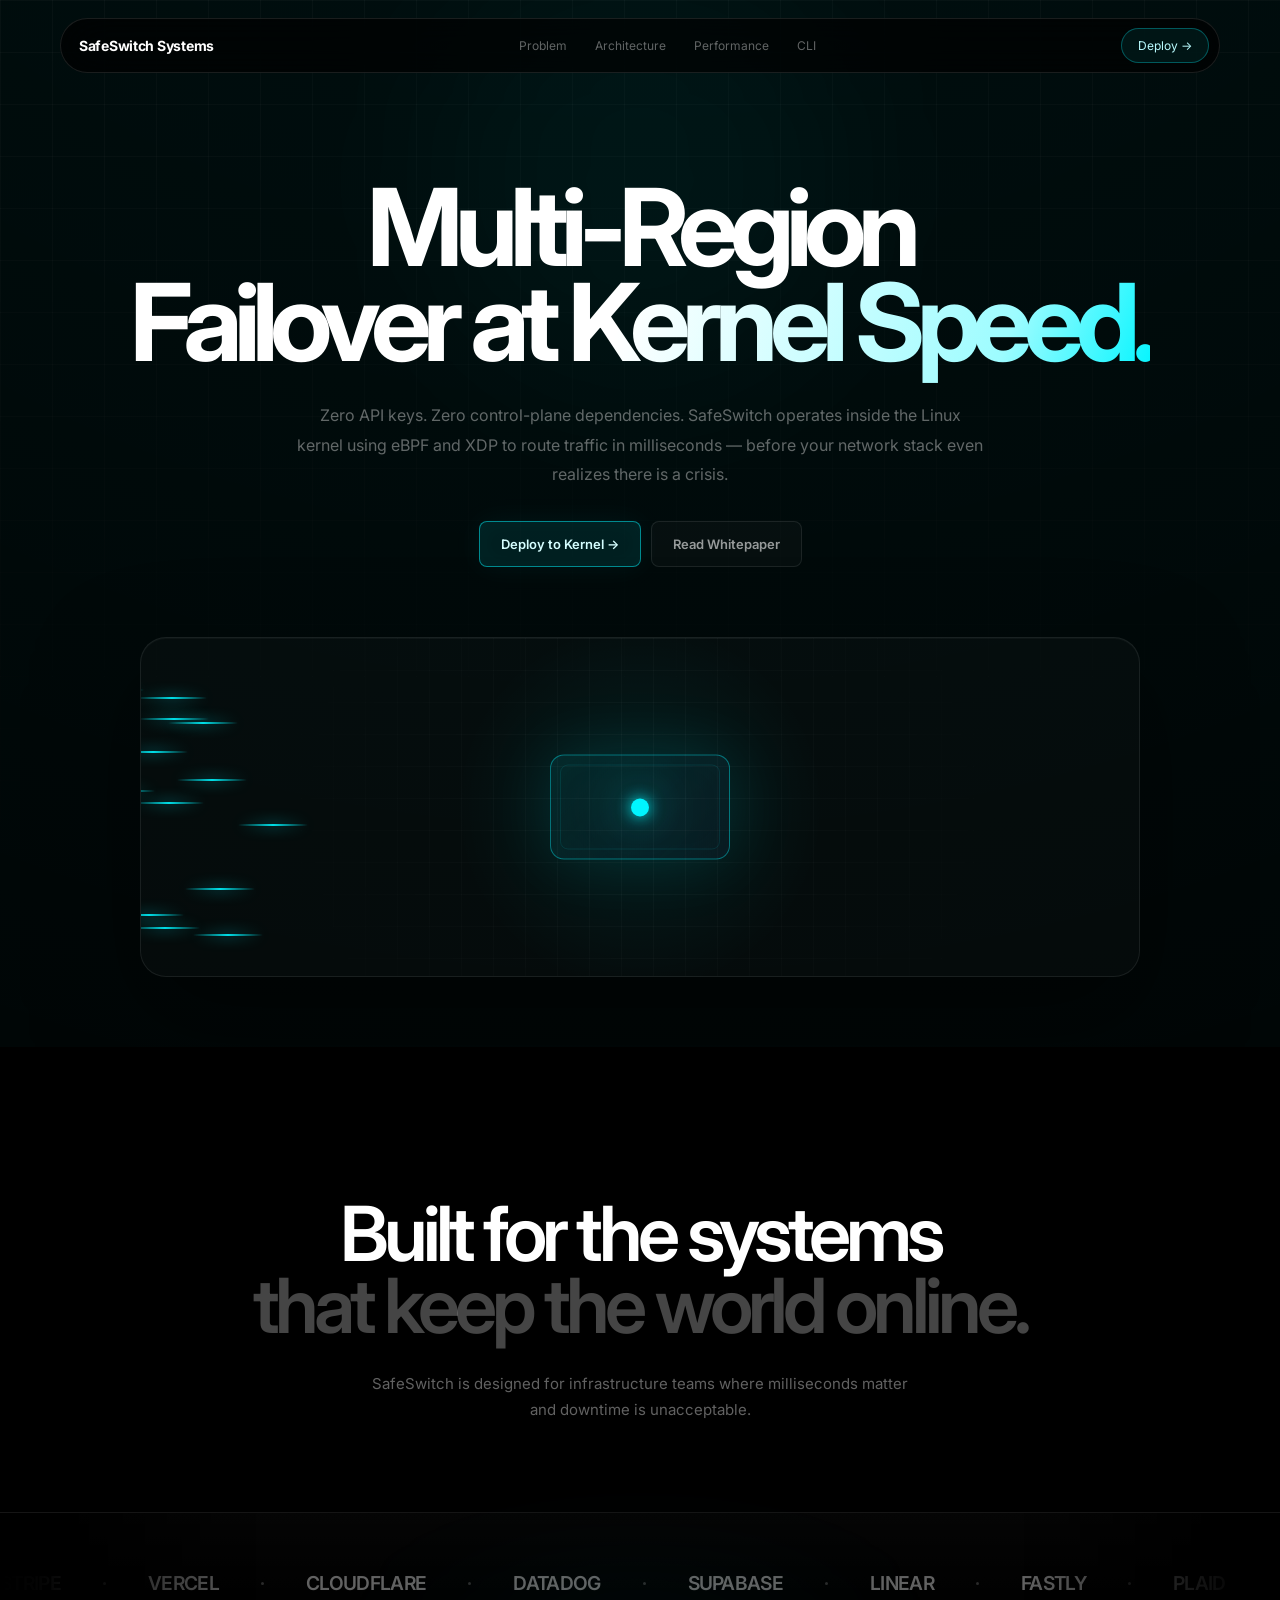
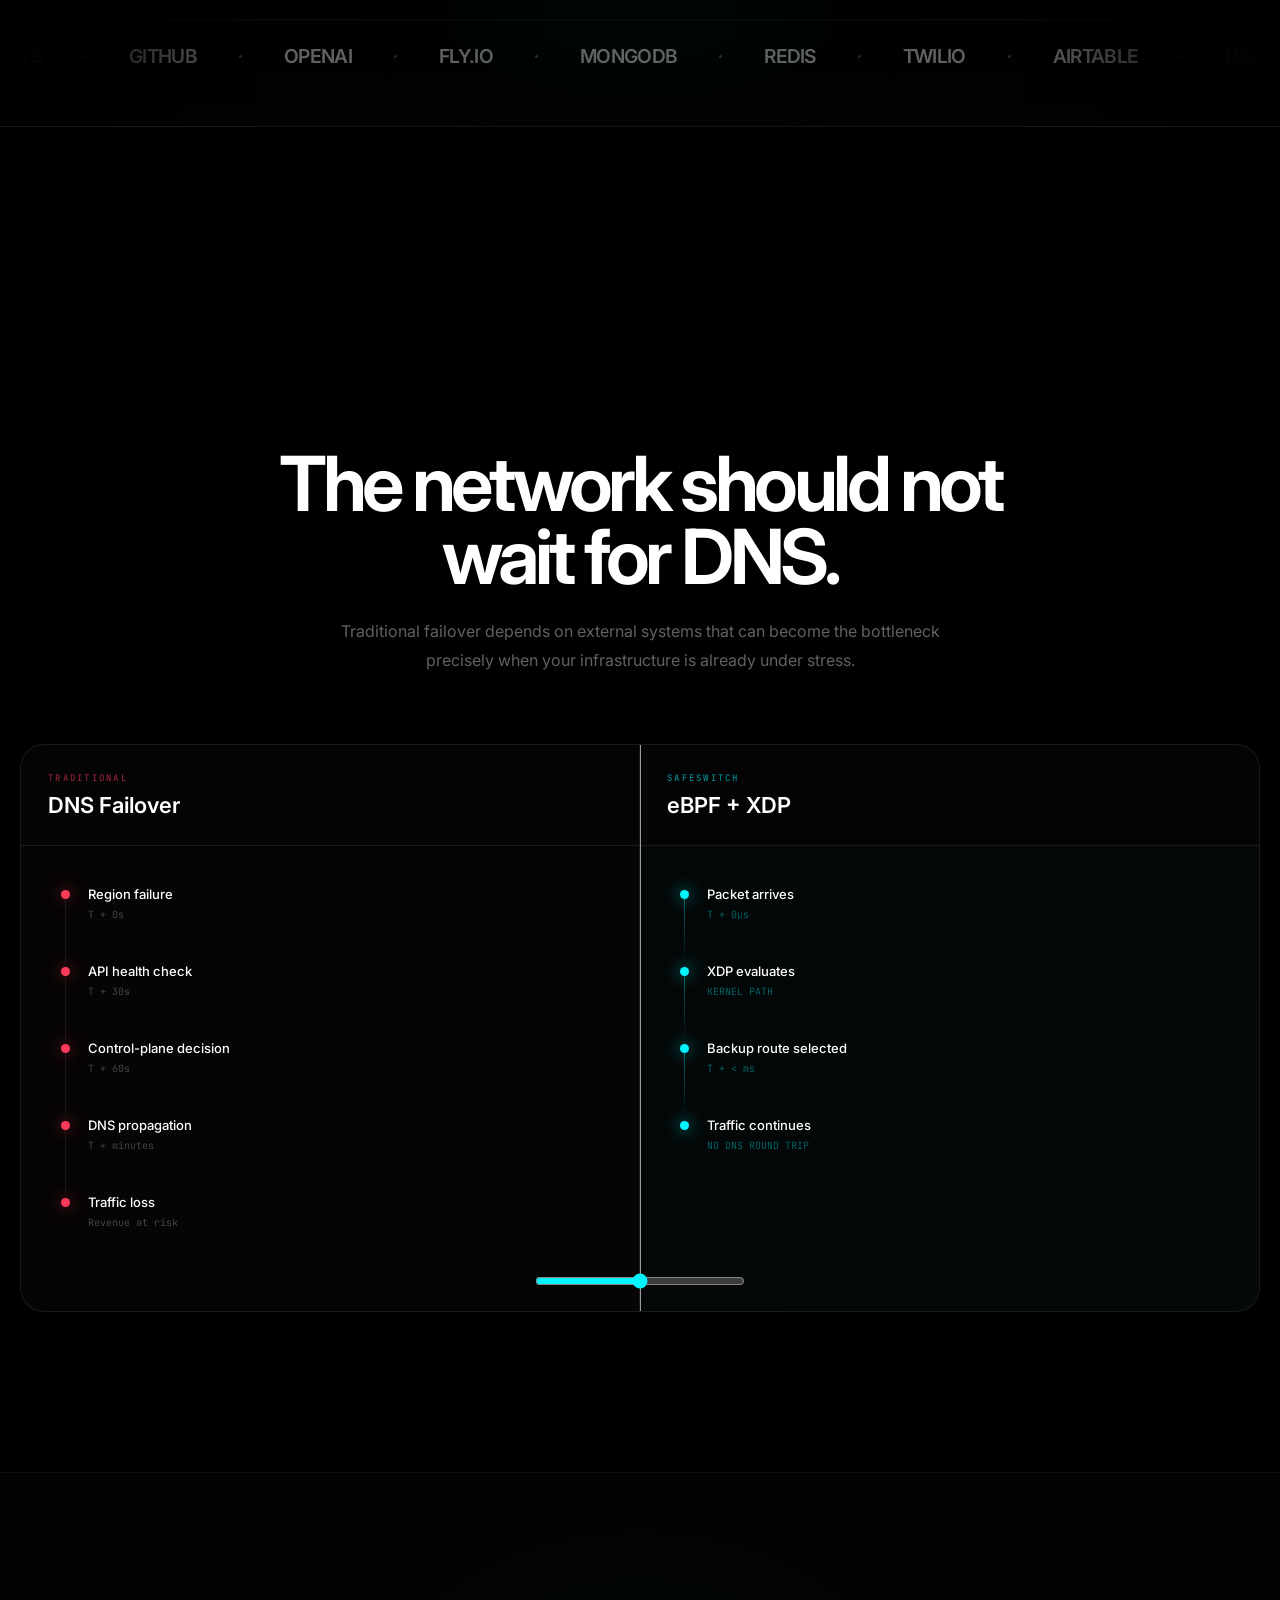
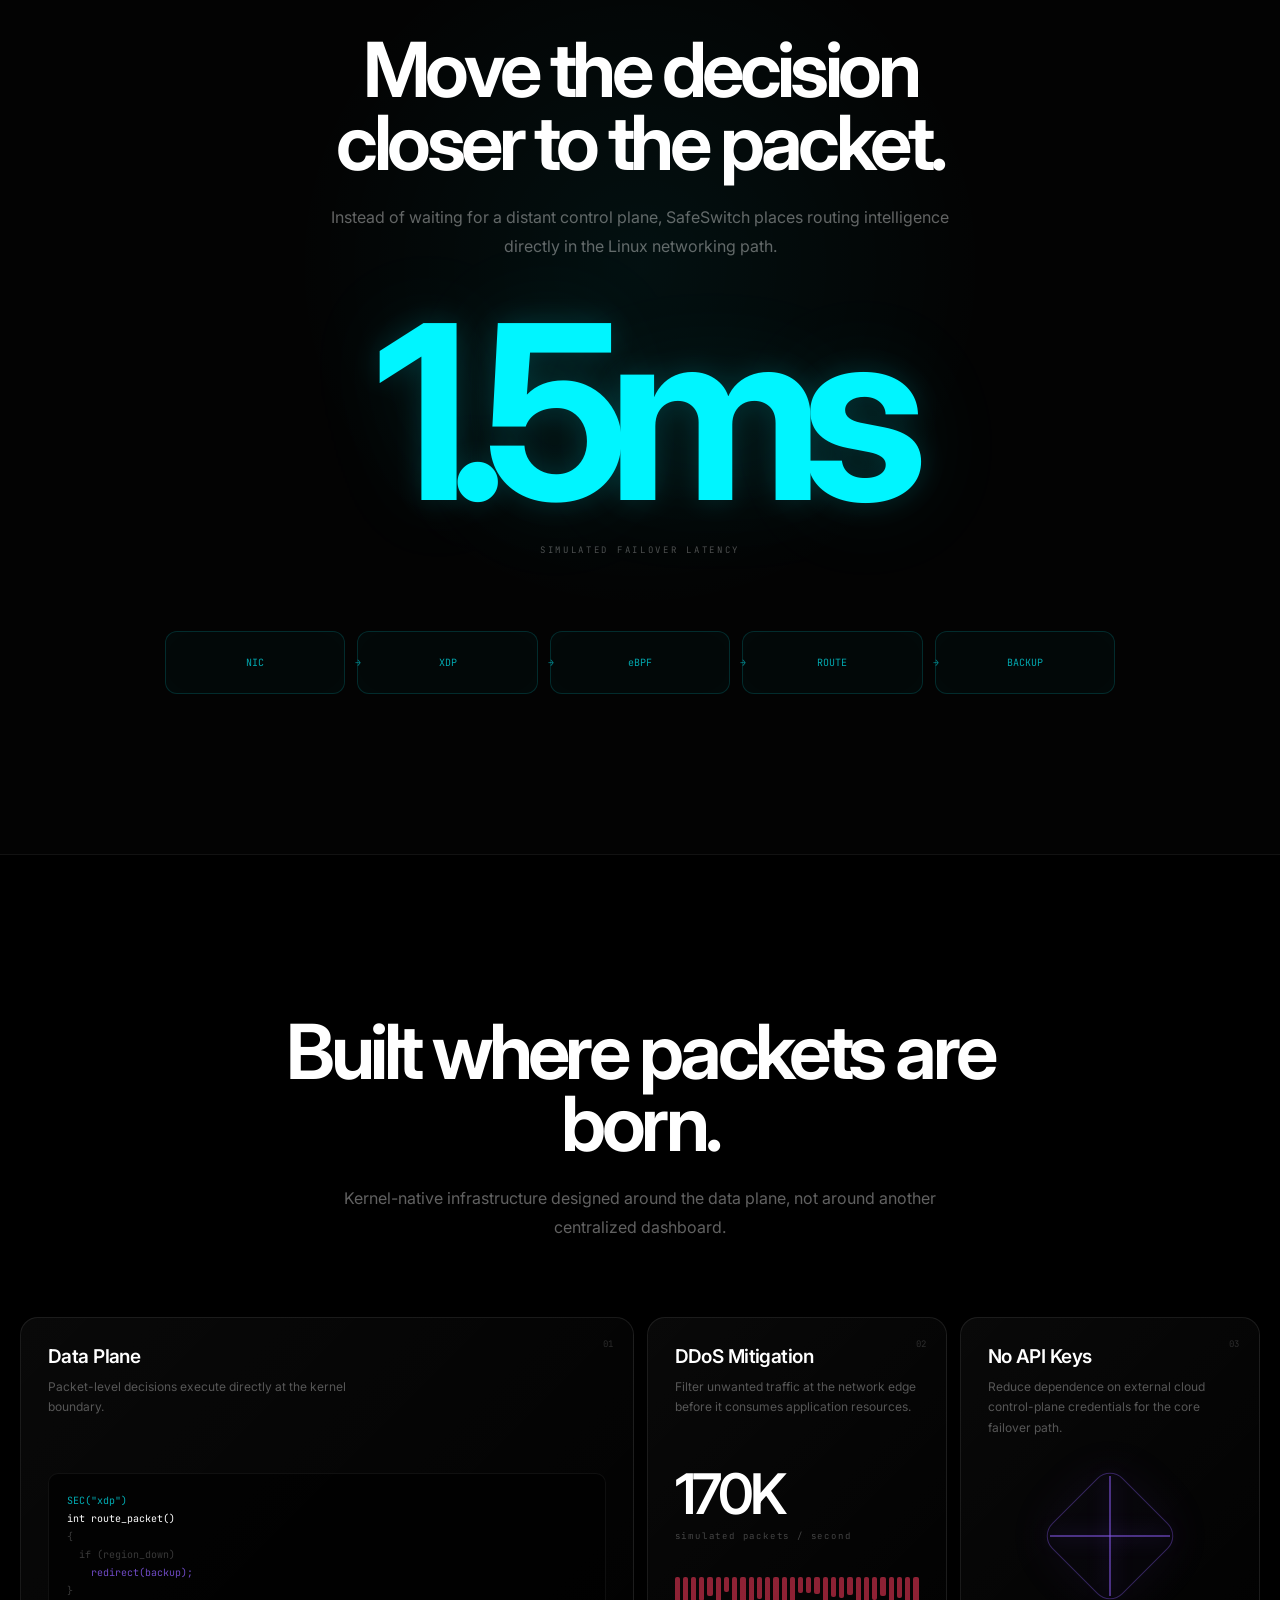
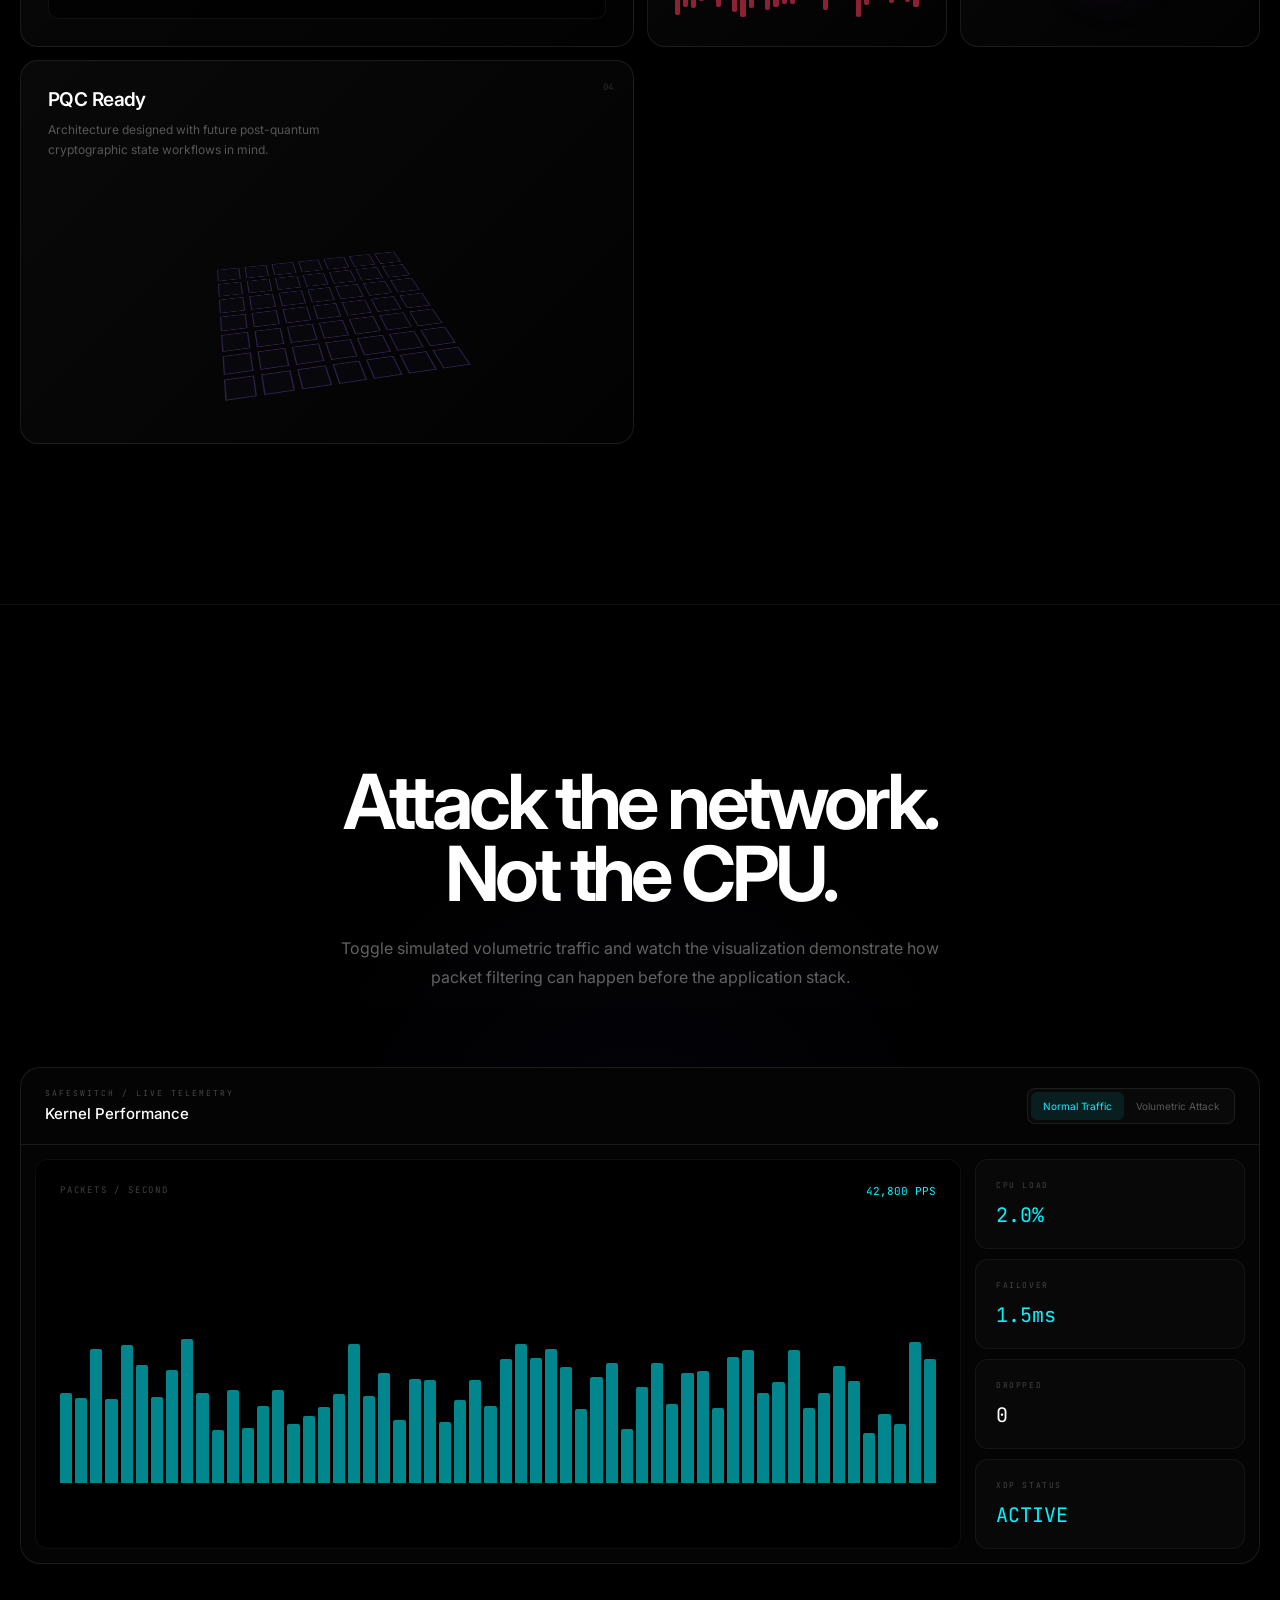
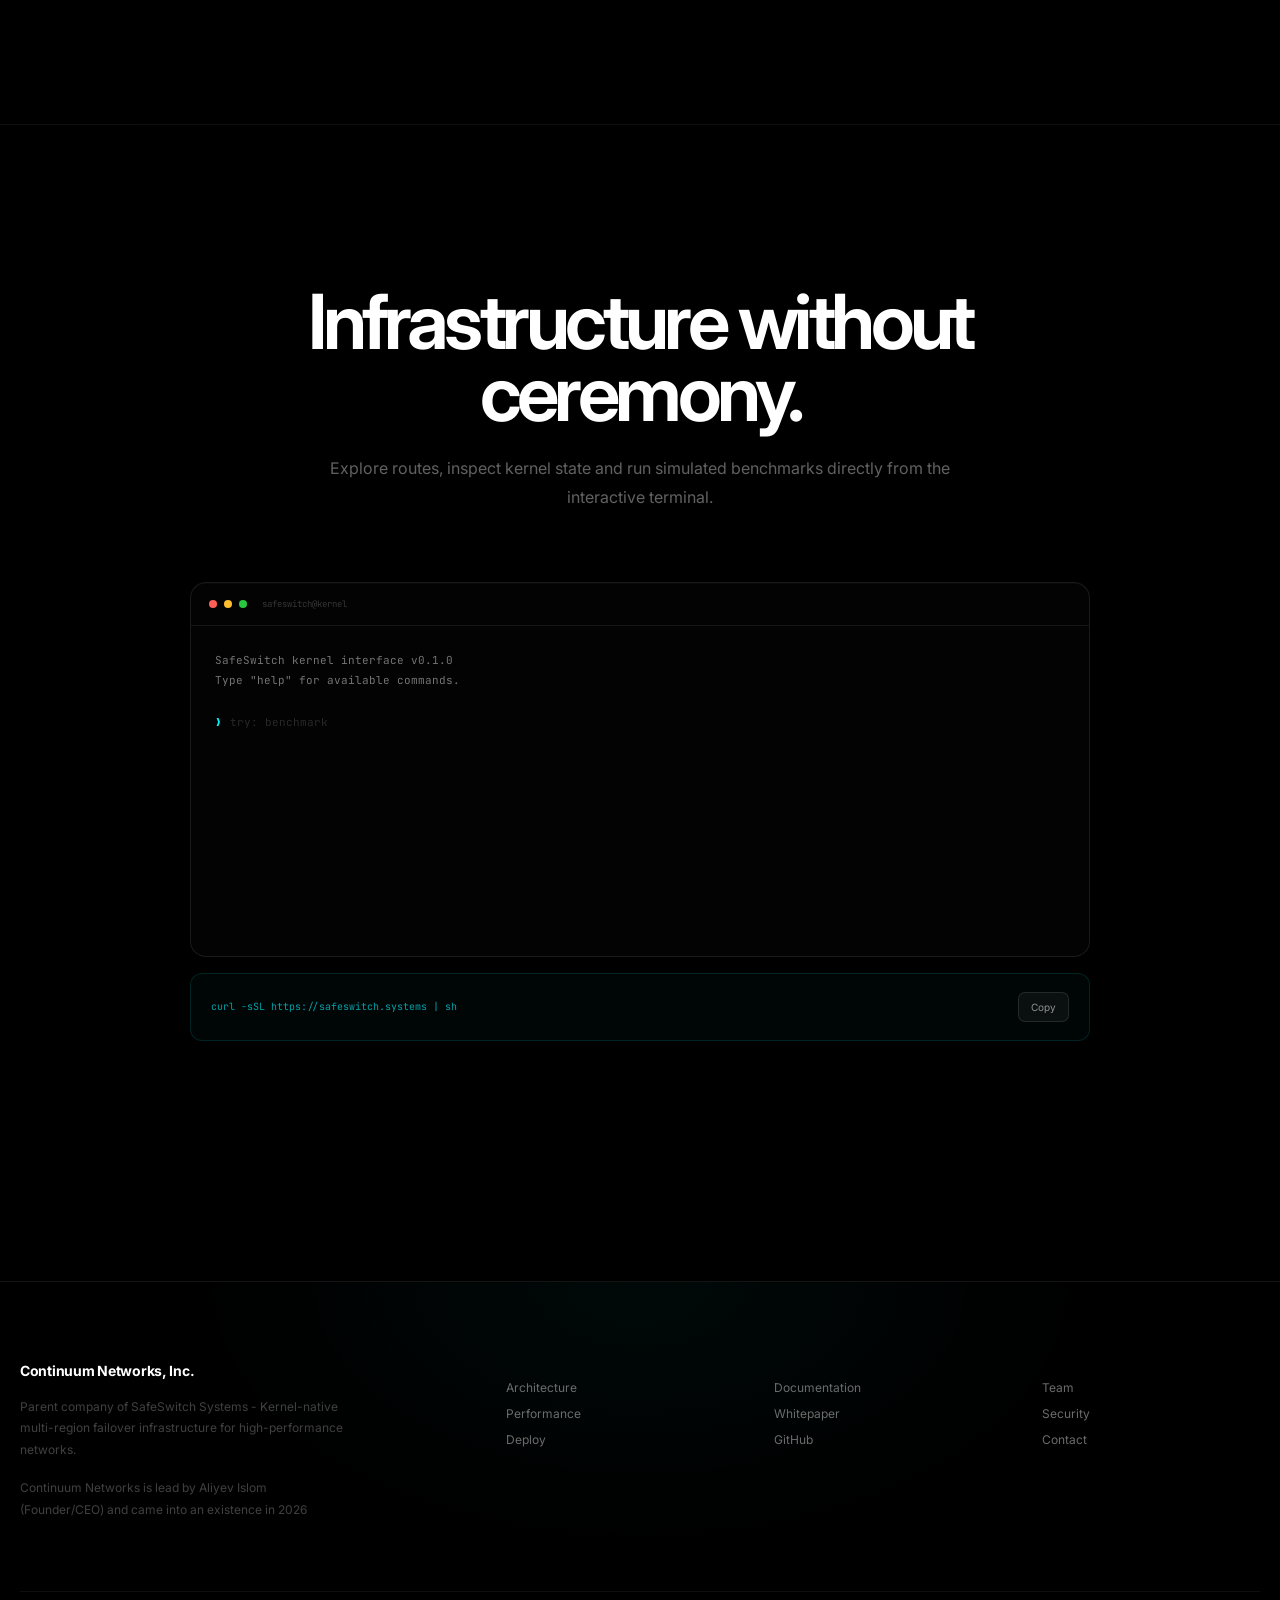
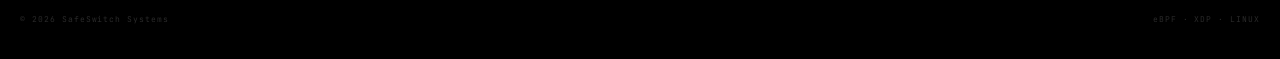
==== index.html @ 7a24ff65 "info-added2" ====
<!DOCTYPE html>
<html lang="en">
<head>
  <meta charset="UTF-8" />
  <meta name="viewport" content="width=device-width, initial-scale=1.0" />
  <meta name="theme-color" content="#000000" />

  <title>SafeSwitch — Kernel-Speed Multi-Region Failover</title>

  <meta
    name="description"
    content="SafeSwitch provides kernel-native multi-region failover using eBPF and XDP."
  />

  <link rel="preconnect" href="https://fonts.googleapis.com">
  <link rel="preconnect" href="https://fonts.gstatic.com" crossorigin>
  <link
    href="https://fonts.googleapis.com/css2?family=Inter:wght@400;500;600;700;800&family=JetBrains+Mono:wght@400;500;600&display=swap"
    rel="stylesheet"
  />

  <style>
    :root {
      --black: #000;
      --surface: #050505;
      --surface-2: #090909;

      --cyan: #00f5ff;
      --cyan-soft: rgba(0, 245, 255, .12);

      --purple: #8b5cf6;
      --purple-soft: rgba(139, 92, 246, .12);

      --red: #ff3b5c;
      --green: #5cff9d;

      --white: #fff;
      --text: rgba(255,255,255,.72);
      --muted: rgba(255,255,255,.38);
      --dim: rgba(255,255,255,.18);

      --border: rgba(255,255,255,.09);

      --container: 1240px;

      --ease: cubic-bezier(.16,1,.3,1);
    }

    * {
      box-sizing: border-box;
      margin: 0;
      padding: 0;
    }

    html {
      scroll-behavior: smooth;
    }

    body {
      min-height: 100vh;
      overflow-x: hidden;
      color: var(--white);
      background:
        radial-gradient(
          circle at 50% -10%,
          rgba(0,245,255,.08),
          transparent 32%
        ),
        #000;
      font-family: Inter, system-ui, sans-serif;
      -webkit-font-smoothing: antialiased;
    }

    body::before {
      content: "";
      position: fixed;
      inset: 0;
      z-index: -5;
      pointer-events: none;
      background-image:
        linear-gradient(rgba(255,255,255,.028) 1px, transparent 1px),
        linear-gradient(90deg, rgba(255,255,255,.028) 1px, transparent 1px);
      background-size: 52px 52px;
      mask-image: linear-gradient(
        to bottom,
        black,
        rgba(0,0,0,.25) 70%,
        transparent
      );
    }

    body::after {
      content: "";
      position: fixed;
      z-index: -4;
      width: 420px;
      height: 420px;
      left: var(--mouse-x, 50%);
      top: var(--mouse-y, 20%);
      transform: translate(-50%, -50%);
      border-radius: 50%;
      background: rgba(0,245,255,.045);
      filter: blur(100px);
      pointer-events: none;
      transition: left .5s ease, top .5s ease;
    }

    a {
      color: inherit;
      text-decoration: none;
    }

    button,
    input {
      font: inherit;
    }

    button {
      cursor: pointer;
    }

    ::selection {
      color: #000;
      background: var(--cyan);
    }

    .mono {
      font-family: "JetBrains Mono", monospace;
    }

    .container {
      width: min(var(--container), calc(100% - 40px));
      margin: 0 auto;
    }

    /* =========================================================
       NAVIGATION
    ========================================================= */

    .nav {
      position: fixed;
      z-index: 100;
      top: 18px;
      left: 50%;
      width: min(1160px, calc(100% - 32px));
      transform: translateX(-50%);

      display: flex;
      align-items: center;
      justify-content: space-between;

      padding: 9px 10px 9px 18px;

      border: 1px solid rgba(255,255,255,.1);
      border-radius: 999px;

      background: rgba(0,0,0,.68);
      backdrop-filter: blur(22px);
      -webkit-backdrop-filter: blur(22px);

      transition:
        background .3s ease,
        border-color .3s ease,
        box-shadow .3s ease;
    }

    .nav.scrolled {
      background: rgba(3,3,3,.9);
      border-color: rgba(255,255,255,.14);
      box-shadow: 0 15px 50px rgba(0,0,0,.4);
    }

    .brand {
      display: flex;
      align-items: center;
      gap: 10px;
      font-size: 14px;
      font-weight: 700;
      letter-spacing: -.02em;
    }

    .brand-dot {
      width: 9px;
      height: 9px;
      border-radius: 50%;
      background: var(--cyan);
      box-shadow:
        0 0 10px var(--cyan),
        0 0 25px rgba(0,245,255,.7);
    }

    .nav-links {
      display: flex;
      align-items: center;
      gap: 28px;
    }

    .nav-links a {
      color: var(--muted);
      font-size: 12px;
      transition: color .25s ease;
    }

    .nav-links a:hover {
      color: #fff;
    }

    .nav-cta {
      padding: 9px 16px;
      border: 1px solid rgba(0,245,255,.3);
      border-radius: 999px;
      background: rgba(0,245,255,.07);
      color: #b9fcff;
      font-size: 12px;
      transition: all .25s ease;
    }

    .nav-cta:hover {
      background: rgba(0,245,255,.14);
      box-shadow: 0 0 25px rgba(0,245,255,.1);
    }

    .mobile-menu {
      display: none;
      border: 0;
      background: transparent;
      color: white;
      font-size: 20px;
    }

    /* =========================================================
       HERO
    ========================================================= */

    .hero {
      position: relative;
      min-height: 100vh;
      display: flex;
      align-items: center;
      justify-content: center;
      text-align: center;
      padding: 150px 0 70px;
    }

    .hero-content {
      position: relative;
      z-index: 2;
      width: 100%;
    }

    .eyebrow {
      display: inline-flex;
      align-items: center;
      gap: 9px;

      padding: 8px 13px;

      border: 1px solid var(--border);
      border-radius: 999px;

      background: rgba(255,255,255,.025);

      color: rgba(255,255,255,.42);

      font-size: 10px;
      font-weight: 600;
      letter-spacing: .25em;
      text-transform: uppercase;

      animation: fadeUp .9s var(--ease) both;
    }

    .eyebrow-dot {
      width: 5px;
      height: 5px;
      border-radius: 50%;
      background: var(--cyan);
      box-shadow: 0 0 12px var(--cyan);
    }

    .hero h1 {
      max-width: 1050px;
      margin: 30px auto 0;

      font-size: clamp(54px, 8.4vw, 122px);
      line-height: .88;
      letter-spacing: -.075em;
      font-weight: 700;

      animation: fadeUp 1s .08s var(--ease) both;
    }

    .hero h1 span {
      background: linear-gradient(
        110deg,
        #fff 0%,
        #fff 48%,
        #9dfcff 85%,
        var(--cyan) 100%
      );

      -webkit-background-clip: text;
      background-clip: text;
      color: transparent;
    }

    .hero-description {
      max-width: 690px;
      margin: 32px auto 0;

      color: var(--muted);
      font-size: 16px;
      line-height: 1.85;

      animation: fadeUp 1s .18s var(--ease) both;
    }

    .hero-buttons {
      display: flex;
      justify-content: center;
      gap: 10px;
      margin-top: 31px;

      animation: fadeUp 1s .25s var(--ease) both;
    }

    .btn {
      position: relative;

      display: inline-flex;
      align-items: center;
      justify-content: center;

      min-height: 46px;
      padding: 0 21px;

      border-radius: 8px;

      font-size: 13px;
      font-weight: 600;

      transition:
        transform .25s var(--ease),
        background .25s ease,
        border-color .25s ease,
        box-shadow .25s ease;
    }

    .btn:hover {
      transform: translateY(-2px);
    }

    .btn-primary {
      border: 1px solid rgba(0,245,255,.5);
      background: rgba(0,245,255,.09);
      color: #d5feff;

      box-shadow:
        inset 0 0 25px rgba(0,245,255,.035),
        0 0 30px rgba(0,245,255,.06);
    }

    .btn-primary:hover {
      background: rgba(0,245,255,.15);
      border-color: rgba(0,245,255,.8);
      box-shadow:
        0 0 40px rgba(0,245,255,.12);
    }

    .btn-secondary {
      border: 1px solid var(--border);
      background: rgba(255,255,255,.025);
      color: rgba(255,255,255,.58);
    }

    .btn-secondary:hover {
      border-color: rgba(255,255,255,.2);
      color: #fff;
      background: rgba(255,255,255,.05);
    }

    /* =========================================================
       NETWORK VISUALIZATION
    ========================================================= */

    .network {
      position: relative;
      width: min(1000px, 100%);
      height: 340px;

      margin: 70px auto 0;

      overflow: hidden;

      border: 1px solid rgba(255,255,255,.08);
      border-radius: 26px;

      background:
        radial-gradient(
          circle at 50% 50%,
          rgba(0,245,255,.08),
          transparent 35%
        ),
        rgba(255,255,255,.018);

      box-shadow:
        inset 0 1px 0 rgba(255,255,255,.03),
        0 40px 100px rgba(0,0,0,.5);

      animation: fadeUp 1.2s .35s var(--ease) both;
    }

    .network::before {
      content: "";
      position: absolute;
      inset: 0;

      background-image:
        linear-gradient(rgba(255,255,255,.035) 1px, transparent 1px),
        linear-gradient(90deg, rgba(255,255,255,.035) 1px, transparent 1px);

      background-size: 32px 32px;
      mask-image: radial-gradient(circle, black, transparent 75%);
    }

    .nic {
      position: absolute;
      z-index: 5;
      left: 50%;
      top: 50%;

      width: 180px;
      height: 105px;

      transform: translate(-50%, -50%);

      border: 1px solid rgba(0,245,255,.4);
      border-radius: 14px;

      background:
        linear-gradient(
          135deg,
          rgba(0,245,255,.08),
          rgba(139,92,246,.04)
        );

      box-shadow:
        0 0 70px rgba(0,245,255,.11),
        inset 0 0 40px rgba(0,245,255,.03);
    }

    .nic::before {
      content: "";
      position: absolute;
      inset: 9px;
      border: 1px solid rgba(0,245,255,.1);
      border-radius: 8px;
    }

    .nic-chip {
      position: absolute;
      left: 50%;
      top: 50%;

      width: 18px;
      height: 18px;

      transform: translate(-50%, -50%);

      border-radius: 50%;
      background: var(--cyan);

      box-shadow:
        0 0 15px var(--cyan),
        0 0 50px rgba(0,245,255,.8);
    }

    .nic-label {
      position: absolute;
      left: 50%;
      bottom: -34px;
      transform: translateX(-50%);

      color: rgba(0,245,255,.45);

      font-family: "JetBrains Mono", monospace;
      font-size: 9px;
      letter-spacing: .28em;
      white-space: nowrap;
    }

    .packet {
      position: absolute;

      width: 70px;
      height: 2px;

      background: linear-gradient(
        90deg,
        transparent,
        rgba(0,245,255,.9),
        transparent
      );

      filter: drop-shadow(0 0 7px var(--cyan));

      animation: packetMove linear infinite;
    }

    @keyframes packetMove {
      0% {
        transform: translateX(-150px);
        opacity: 0;
      }

      15% {
        opacity: 1;
      }

      80% {
        opacity: 1;
      }

      100% {
        transform: translateX(600px);
        opacity: 0;
      }
    }

    .network-meta {
      position: absolute;
      left: 20px;
      bottom: 18px;

      color: rgba(255,255,255,.2);

      font-family: "JetBrains Mono", monospace;
      font-size: 9px;
      letter-spacing: .12em;
    }

    /* =========================================================
       GENERAL SECTIONS
    ========================================================= */

    section {
      position: relative;
    }

    .section {
      padding: 160px 0;
    }

    .section-heading {
      max-width: 750px;
      margin: 0 auto;
      text-align: center;
    }

    .section-label {
      margin-bottom: 20px;

      color: rgba(0,245,255,.62);

      font-family: "JetBrains Mono", monospace;
      font-size: 10px;
      letter-spacing: .28em;
      text-transform: uppercase;
    }

    .section-title {
      font-size: clamp(40px, 6vw, 76px);
      line-height: .95;
      letter-spacing: -.06em;
      font-weight: 650;
    }

    .section-description {
      max-width: 650px;
      margin: 25px auto 0;

      color: var(--muted);

      font-size: 16px;
      line-height: 1.8;
    }

    .divider {
      height: 1px;
      background: linear-gradient(
        90deg,
        transparent,
        rgba(255,255,255,.1),
        transparent
      );
    }

    /* =========================================================
       PROBLEM / COMPARISON
    ========================================================= */

    .comparison {
      position: relative;

      margin-top: 70px;

      overflow: hidden;

      border: 1px solid var(--border);
      border-radius: 24px;

      background: rgba(255,255,255,.015);
    }

    .comparison-head {
      display: grid;
      grid-template-columns: 1fr 1fr;

      border-bottom: 1px solid var(--border);
    }

    .comparison-head > div {
      padding: 27px;
    }

    .comparison-head > div:first-child {
      border-right: 1px solid var(--border);
    }

    .comparison-small {
      margin-bottom: 8px;

      font-family: "JetBrains Mono", monospace;
      font-size: 9px;
      letter-spacing: .25em;
      text-transform: uppercase;
    }

    .comparison-left .comparison-small {
      color: rgba(255,59,92,.65);
    }

    .comparison-right .comparison-small {
      color: rgba(0,245,255,.65);
    }

    .comparison-title {
      font-size: 22px;
      font-weight: 600;
    }

    .comparison-body {
      position: relative;

      display: grid;
      grid-template-columns: 1fr 1fr;

      min-height: 430px;
    }

    .comparison-side {
      padding: 40px;
    }

    .comparison-side:first-child {
      border-right: 1px solid var(--border);
      background: rgba(255,59,92,.015);
    }

    .comparison-side:last-child {
      background: rgba(0,245,255,.015);
    }

    .timeline-item {
      position: relative;

      display: flex;
      gap: 18px;

      padding-bottom: 42px;
    }

    .timeline-item:not(:last-child)::after {
      content: "";

      position: absolute;
      left: 4px;
      top: 13px;
      bottom: 0;

      width: 1px;

      background: rgba(255,255,255,.07);
    }

    .timeline-dot {
      position: relative;
      z-index: 2;

      flex: 0 0 auto;

      width: 9px;
      height: 9px;

      margin-top: 4px;

      border-radius: 50%;
      background: var(--red);

      box-shadow: 0 0 14px rgba(255,59,92,.55);
    }

    .timeline-content h4 {
      font-size: 13px;
      font-weight: 500;
    }

    .timeline-content p {
      margin-top: 6px;

      color: rgba(255,255,255,.25);

      font-family: "JetBrains Mono", monospace;
      font-size: 10px;
    }

    .fast-item {
      position: relative;

      display: flex;
      gap: 18px;

      padding-bottom: 42px;
    }

    .fast-dot {
      position: relative;
      z-index: 2;

      flex: 0 0 auto;

      width: 9px;
      height: 9px;

      margin-top: 4px;

      border-radius: 50%;
      background: var(--cyan);

      box-shadow: 0 0 16px rgba(0,245,255,.8);
    }

    .fast-item:not(:last-child)::after {
      content: "";

      position: absolute;
      left: 4px;
      top: 13px;
      bottom: 0;

      width: 1px;

      background: linear-gradient(
        to bottom,
        rgba(0,245,255,.4),
        transparent
      );
    }

    .fast-content h4 {
      font-size: 13px;
      font-weight: 500;
    }

    .fast-content p {
      margin-top: 6px;

      color: rgba(0,245,255,.38);

      font-family: "JetBrains Mono", monospace;
      font-size: 10px;
    }

    .comparison-slider {
      position: absolute;
      z-index: 10;

      top: 0;
      bottom: 0;

      width: 1px;

      background: rgba(255,255,255,.6);

      box-shadow: 0 0 25px rgba(255,255,255,.3);

      pointer-events: none;
    }

    .comparison-range {
      position: absolute;
      z-index: 20;

      left: 50%;
      bottom: 22px;

      width: 210px;

      transform: translateX(-50%);

      accent-color: var(--cyan);
    }

    .compare-badge {
      position: absolute;
      z-index: 21;

      left: 50%;
      bottom: 48px;

      transform: translateX(-50%);

      padding: 7px 10px;

      border: 1px solid rgba(255,255,255,.15);
      border-radius: 999px;

      background: rgba(0,0,0,.75);

      font-family: "JetBrains Mono", monospace;
      font-size: 8px;
      letter-spacing: .18em;
    }

    /* =========================================================
       BREAKTHROUGH
    ========================================================= */

    .breakthrough {
      overflow: hidden;

      border-top: 1px solid rgba(255,255,255,.06);
      border-bottom: 1px solid rgba(255,255,255,.06);

      background:
        radial-gradient(
          circle at 50% 40%,
          rgba(0,245,255,.055),
          transparent 40%
        ),
        rgba(255,255,255,.012);
    }

    .metric {
      margin: 55px auto 0;

      text-align: center;

      font-size: clamp(100px, 19vw, 250px);
      line-height: .8;
      letter-spacing: -.09em;
      font-weight: 700;

      color: var(--cyan);

      text-shadow:
        0 0 30px rgba(0,245,255,.16),
        0 0 100px rgba(0,245,255,.1);
    }

    .metric-label {
      margin-top: 34px;

      text-align: center;

      color: rgba(255,255,255,.3);

      font-family: "JetBrains Mono", monospace;
      font-size: 9px;
      letter-spacing: .3em;
      text-transform: uppercase;
    }

    .kernel-flow {
      display: grid;
      grid-template-columns: repeat(5, 1fr);
      gap: 12px;

      max-width: 950px;

      margin: 75px auto 0;
    }

    .flow-box {
      position: relative;

      padding: 24px 15px;

      border: 1px solid rgba(0,245,255,.15);
      border-radius: 12px;

      background: rgba(0,245,255,.025);

      color: rgba(0,245,255,.68);

      font-family: "JetBrains Mono", monospace;
      font-size: 10px;
      text-align: center;

      box-shadow: inset 0 0 30px rgba(0,245,255,.015);
    }

    .flow-box:not(:last-child)::after {
      content: "→";

      position: absolute;
      right: -17px;
      top: 50%;

      color: rgba(0,245,255,.5);

      transform: translateY(-50%);
    }

    /* =========================================================
       BENTO
    ========================================================= */

    .bento {
      display: grid;
      grid-template-columns: repeat(4, 1fr);
      gap: 13px;

      margin-top: 75px;
    }

    .card {
      position: relative;

      min-height: 330px;

      overflow: hidden;

      padding: 27px;

      border: 1px solid var(--border);
      border-radius: 18px;

      background:
        linear-gradient(
          135deg,
          rgba(255,255,255,.035),
          rgba(255,255,255,.008)
        );

      transition:
        transform .45s var(--ease),
        border-color .45s ease,
        background .45s ease;
    }

    .card:hover {
      transform: translateY(-7px);
      border-color: rgba(0,245,255,.2);
      background:
        linear-gradient(
          135deg,
          rgba(0,245,255,.035),
          rgba(255,255,255,.008)
        );
    }

    .card:nth-child(1) {
      grid-column: span 2;
    }

    .card:nth-child(4) {
      grid-column: span 2;
    }

    .card-number {
      position: absolute;
      right: 20px;
      top: 20px;

      color: rgba(255,255,255,.16);

      font-family: "JetBrains Mono", monospace;
      font-size: 9px;
    }

    .card h3 {
      font-size: 19px;
      font-weight: 600;
      letter-spacing: -.03em;
    }

    .card-description {
      max-width: 350px;
      margin-top: 9px;

      color: rgba(255,255,255,.32);

      font-size: 12px;
      line-height: 1.7;
    }

    .code-window {
      position: absolute;
      left: 27px;
      right: 27px;
      bottom: 27px;

      padding: 18px;

      border: 1px solid rgba(255,255,255,.06);
      border-radius: 10px;

      background: rgba(0,0,0,.65);

      font-family: "JetBrains Mono", monospace;
      font-size: 10px;
      line-height: 1.8;
    }

    .code-cyan {
      color: rgba(0,245,255,.7);
    }

    .code-purple {
      color: rgba(139,92,246,.8);
    }

    .code-dim {
      color: rgba(255,255,255,.22);
    }

    .pps {
      margin-top: 48px;

      font-size: 56px;
      line-height: 1;

      letter-spacing: -.06em;
      font-weight: 600;
    }

    .pps-label {
      margin-top: 8px;

      color: rgba(255,255,255,.25);

      font-family: "JetBrains Mono", monospace;
      font-size: 9px;
      letter-spacing: .2em;
    }

    .packet-grid {
      display: flex;
      gap: 3px;

      margin-top: 35px;
    }

    .packet-grid i {
      width: 7px;
      height: 30px;

      border-radius: 2px;

      background: var(--red);

      opacity: .55;

      animation: packetPulse .8s infinite alternate;
    }

    .packet-grid i:nth-child(2n) {
      animation-delay: .15s;
    }

    .packet-grid i:nth-child(3n) {
      animation-delay: .3s;
    }

    @keyframes packetPulse {
      to {
        opacity: 1;
        transform: translateY(-5px);
      }
    }

    .broken-api {
      position: relative;

      width: 100px;
      height: 100px;

      margin: 48px auto 20px;

      transform: rotate(45deg);

      border: 1px solid rgba(139,92,246,.35);
      border-radius: 18px;

      background: rgba(139,92,246,.025);

      box-shadow: 0 0 50px rgba(139,92,246,.08);
    }

    .broken-api::before,
    .broken-api::after {
      content: "";

      position: absolute;

      left: 50%;
      top: 50%;

      width: 120px;
      height: 1px;

      background: var(--purple);

      box-shadow: 0 0 20px var(--purple);

      transform-origin: center;
    }

    .broken-api::before {
      transform: translate(-50%, -50%) rotate(45deg);
    }

    .broken-api::after {
      transform: translate(-50%, -50%) rotate(-45deg);
    }

    .lattice {
      display: grid;
      grid-template-columns: repeat(7, 1fr);
      gap: 6px;

      width: 210px;

      margin: 45px auto 0;

      transform: perspective(500px) rotateX(55deg) rotateZ(-12deg);
    }

    .lattice span {
      aspect-ratio: 1;

      border: 1px solid rgba(139,92,246,.3);
      background: rgba(139,92,246,.025);

      animation: latticeGlow 2s ease-in-out infinite alternate;
    }

    .lattice span:nth-child(3n) {
      animation-delay: .3s;
    }

    .lattice span:nth-child(5n) {
      animation-delay: .7s;
    }

    @keyframes latticeGlow {
      from {
        border-color: rgba(139,92,246,.15);
      }
      to {
        border-color: rgba(139,92,246,.75);
        box-shadow: 0 0 12px rgba(139,92,246,.18);
      }
    }

    /* =========================================================
       DASHBOARD
    ========================================================= */

    .dashboard-section {
      border-top: 1px solid rgba(255,255,255,.06);
      border-bottom: 1px solid rgba(255,255,255,.06);

      background:
        radial-gradient(
          circle at 50% 50%,
          rgba(139,92,246,.04),
          transparent 45%
        );
    }

    .dashboard {
      margin-top: 75px;

      overflow: hidden;

      border: 1px solid var(--border);
      border-radius: 20px;

      background: #040404;

      box-shadow: 0 50px 100px rgba(0,0,0,.4);
    }

    .dashboard-top {
      display: flex;
      align-items: center;
      justify-content: space-between;

      gap: 20px;

      padding: 20px 24px;

      border-bottom: 1px solid var(--border);
    }

    .dashboard-title-small {
      color: rgba(255,255,255,.27);

      font-family: "JetBrains Mono", monospace;
      font-size: 8px;
      letter-spacing: .25em;
      text-transform: uppercase;
    }

    .dashboard-title {
      margin-top: 6px;

      font-size: 15px;
      font-weight: 500;
    }

    .traffic-toggle {
      display: flex;
      padding: 3px;

      border: 1px solid rgba(255,255,255,.08);
      border-radius: 8px;

      background: rgba(255,255,255,.025);
    }

    .traffic-toggle button {
      padding: 8px 12px;

      border: 0;
      border-radius: 6px;

      background: transparent;

      color: rgba(255,255,255,.32);

      font-size: 10px;

      transition: all .25s ease;
    }

    .traffic-toggle button.active.normal {
      background: rgba(0,245,255,.09);
      color: var(--cyan);
    }

    .traffic-toggle button.active.attack {
      background: rgba(255,59,92,.1);
      color: #ff7288;
    }

    .dashboard-body {
      display: grid;
      grid-template-columns: 1fr 270px;
      gap: 14px;

      padding: 14px;
    }

    .chart {
      min-height: 360px;

      padding: 24px;

      border: 1px solid rgba(255,255,255,.05);
      border-radius: 13px;

      background: #000;
    }

    .chart-header {
      display: flex;
      justify-content: space-between;
    }

    .chart-label {
      color: rgba(255,255,255,.25);

      font-family: "JetBrains Mono", monospace;
      font-size: 9px;
      letter-spacing: .2em;
    }

    .chart-value {
      color: var(--cyan);

      font-family: "JetBrains Mono", monospace;
      font-size: 11px;
    }

    .chart-value.attack {
      color: #ff6b82;
    }

    .bars {
      height: 250px;

      display: flex;
      align-items: flex-end;
      gap: 3px;

      margin-top: 35px;
    }

    .bar {
      flex: 1;

      min-width: 2px;

      border-radius: 2px 2px 0 0;

      background: var(--cyan);

      opacity: .55;

      transition:
        height .5s var(--ease),
        background .5s ease;
    }

    .bar.attack {
      background: var(--red);
      opacity: .65;
    }

    .dashboard-metrics {
      display: grid;
      gap: 10px;
    }

    .metric-card {
      padding: 20px;

      border: 1px solid rgba(255,255,255,.05);
      border-radius: 13px;

      background: rgba(255,255,255,.018);
    }

    .metric-name {
      color: rgba(255,255,255,.24);

      font-family: "JetBrains Mono", monospace;
      font-size: 8px;
      letter-spacing: .2em;
    }

    .metric-value {
      margin-top: 12px;

      font-family: "JetBrains Mono", monospace;
      font-size: 20px;
    }

    .metric-value.cyan {
      color: var(--cyan);
    }

    .metric-value.red {
      color: #ff6b82;
    }

    /* =========================================================
       TERMINAL
    ========================================================= */

    .terminal-wrapper {
      max-width: 900px;
      margin: 70px auto 0;
    }

    .terminal {
      overflow: hidden;

      border: 1px solid rgba(255,255,255,.09);
      border-radius: 16px;

      background: #030303;

      box-shadow:
        0 40px 100px rgba(0,0,0,.55),
        inset 0 1px 0 rgba(255,255,255,.025);
    }

    .terminal-top {
      display: flex;
      align-items: center;
      gap: 7px;

      padding: 15px 18px;

      border-bottom: 1px solid rgba(255,255,255,.07);
    }

    .terminal-dot {
      width: 8px;
      height: 8px;

      border-radius: 50%;
    }

    .terminal-dot.red {
      background: #ff5f57;
    }

    .terminal-dot.yellow {
      background: #ffbd2e;
    }

    .terminal-dot.green {
      background: #28c840;
    }

    .terminal-name {
      margin-left: 8px;

      color: rgba(255,255,255,.2);

      font-family: "JetBrains Mono", monospace;
      font-size: 9px;
    }

    .terminal-body {
      min-height: 330px;

      padding: 24px;

      color: rgba(255,255,255,.45);

      font-family: "JetBrains Mono", monospace;
      font-size: 11px;
      line-height: 1.9;
    }

    .terminal-line.command {
      color: var(--cyan);
    }

    .terminal-line.success {
      color: rgba(92,255,157,.7);
    }

    .terminal-input-row {
      display: flex;
      align-items: center;
      gap: 8px;
    }

    .terminal-prompt {
      color: var(--cyan);
    }

    .terminal-input {
      flex: 1;

      min-width: 0;

      border: 0;
      outline: 0;

      background: transparent;

      color: white;

      font-family: inherit;
      font-size: inherit;
    }

    .terminal-input::placeholder {
      color: rgba(255,255,255,.15);
    }

    .install-box {
      display: flex;
      align-items: center;
      justify-content: space-between;

      gap: 20px;

      margin-top: 16px;
      padding: 18px 20px;

      border: 1px solid rgba(0,245,255,.12);
      border-radius: 12px;

      background: rgba(0,245,255,.025);
    }

    .install-command {
      overflow: auto;

      color: rgba(0,245,255,.65);

      font-family: "JetBrains Mono", monospace;
      font-size: 10px;
      white-space: nowrap;
    }

    .copy-btn {
      flex: 0 0 auto;

      padding: 8px 12px;

      border: 1px solid rgba(255,255,255,.1);
      border-radius: 7px;

      background: rgba(255,255,255,.04);

      color: rgba(255,255,255,.55);

      font-size: 10px;

      transition: all .2s ease;
    }

    .copy-btn:hover {
      color: white;
      border-color: rgba(255,255,255,.2);
    }

    /* =========================================================
       FOOTER
    ========================================================= */

    footer {
      position: relative;

      margin-top: 80px;

      border-top: 1px solid rgba(255,255,255,.08);

      background:
        radial-gradient(
          ellipse at 50% 0%,
          rgba(0,245,255,.035),
          transparent 50%
        );
    }

    .footer-inner {
      padding: 80px 0 35px;
    }

    .footer-grid {
      display: grid;
      grid-template-columns: 2fr repeat(3, 1fr);
      gap: 50px;
    }

    .footer-brand p {
      max-width: 330px;

      margin-top: 17px;

      color: rgba(255,255,255,.25);

      font-size: 12px;
      line-height: 1.8;
    }

    .footer-heading {
      color: rgba(255,255,255,.22);

      font-family: "JetBrains Mono", monospace;
      font-size: 9px;
      letter-spacing: .22em;
      text-transform: uppercase;
    }

    .footer-links {
      display: grid;
      gap: 11px;

      margin-top: 18px;
    }

    .footer-links a {
      color: rgba(255,255,255,.42);

      font-size: 12px;

      transition: color .2s ease;
    }

    .footer-links a:hover {
      color: white;
    }

    .footer-bottom {
      display: flex;
      justify-content: space-between;

      margin-top: 70px;
      padding-top: 22px;

      border-top: 1px solid rgba(255,255,255,.06);

      color: rgba(255,255,255,.16);

      font-family: "JetBrains Mono", monospace;
      font-size: 8px;
      letter-spacing: .12em;
    }

    /* =========================================================
       REVEAL ANIMATIONS
    ========================================================= */

    .reveal {
      opacity: 0;
      transform: translateY(35px);

      transition:
        opacity 1s var(--ease),
        transform 1s var(--ease);
    }

    .reveal.visible {
      opacity: 1;
      transform: translateY(0);
    }

    @keyframes fadeUp {
      from {
        opacity: 0;
        transform: translateY(25px);
      }

      to {
        opacity: 1;
        transform: translateY(0);
      }
    }

    /* =========================================================
       RESPONSIVE
    ========================================================= */

    @media (max-width: 900px) {
      .nav-links {
        display: none;
      }

      .mobile-menu {
        display: block;
      }

      .bento {
        grid-template-columns: repeat(2, 1fr);
      }

      .card:nth-child(1),
      .card:nth-child(4) {
        grid-column: span 2;
      }

      .dashboard-body {
        grid-template-columns: 1fr;
      }

      .footer-grid {
        grid-template-columns: 1fr 1fr;
      }
    }

    @media (max-width: 700px) {
      .container {
        width: min(100% - 28px, var(--container));
      }

      .nav {
        top: 10px;
        width: calc(100% - 20px);
      }

      .nav-cta {
        display: none;
      }

      .hero {
        padding-top: 120px;
      }

      .hero h1 {
        font-size: clamp(48px, 15vw, 75px);
      }

      .hero-description {
        font-size: 14px;
        line-height: 1.75;
      }

      .hero-buttons {
        flex-direction: column;
        width: min(300px, 100%);
        margin-left: auto;
        margin-right: auto;
      }

      .network {
        height: 270px;
        margin-top: 50px;
      }

      .nic {
        width: 140px;
        height: 85px;
      }

      .section {
        padding: 110px 0;
      }

      .section-title {
        font-size: 42px;
      }

      .comparison-head,
      .comparison-body {
        grid-template-columns: 1fr;
      }

      .comparison-head > div:first-child,
      .comparison-side:first-child {
        border-right: 0;
        border-bottom: 1px solid var(--border);
      }

      .comparison-body {
        min-height: auto;
      }

      .comparison-side {
        padding: 30px 24px;
      }

      .comparison-slider,
      .comparison-range,
      .compare-badge {
        display: none;
      }

      .kernel-flow {
        grid-template-columns: 1fr;
      }

      .flow-box:not(:last-child)::after {
        content: "↓";

        right: auto;
        left: 50%;
        top: auto;
        bottom: -19px;

        transform: translateX(-50%);
      }

      .bento {
        grid-template-columns: 1fr;
      }

      .card:nth-child(1),
      .card:nth-child(4) {
        grid-column: span 1;
      }

      .card {
        min-height: 310px;
      }

      .dashboard-top {
        align-items: flex-start;
        flex-direction: column;
      }

      .dashboard-body {
        padding: 8px;
      }

      .chart {
        min-height: 280px;
      }

      .bars {
        height: 180px;
      }

      .traffic-toggle {
        width: 100%;
      }

      .traffic-toggle button {
        flex: 1;
      }

      .install-box {
        align-items: stretch;
        flex-direction: column;
      }

      .copy-btn {
        width: 100%;
      }

      .footer-grid {
        grid-template-columns: 1fr 1fr;
        gap: 35px 20px;
      }

      .footer-brand {
        grid-column: span 2;
      }

      .footer-bottom {
        flex-direction: column;
        gap: 10px;
      }
    }

    @media (prefers-reduced-motion: reduce) {
      *,
      *::before,
      *::after {
        scroll-behavior: auto !important;
        animation-duration: .001ms !important;
        animation-iteration-count: 1 !important;
        transition-duration: .001ms !important;
      }
    }
  </style>
</head>

<body>

  <!-- =======================================================
       NAVIGATION
  ======================================================== -->

  <nav class="nav" id="navbar">

    <a href="#" class="brand">

      SafeSwitch Systems
    </a>

    <div class="nav-links">
      <a href="#problem">Problem</a>
      <a href="#architecture">Architecture</a>
      <a href="#performance">Performance</a>
      <a href="#terminal">CLI</a>
    </div>

    <a href="#terminal" class="nav-cta">
      Deploy →
    </a>

    <button class="mobile-menu" aria-label="Menu">
      ☰
    </button>

  </nav>


  <!-- =======================================================
       HERO
  ======================================================== -->

  <main>

    <section class="hero">

      <div class="container hero-content">



        <h1>
          Multi-Region
          <br />
          <span>Failover at Kernel Speed.</span>
        </h1>

        <p class="hero-description">
          Zero API keys. Zero control-plane dependencies.
          SafeSwitch operates inside the Linux kernel using eBPF and XDP
          to route traffic in milliseconds — before your network stack
          even realizes there is a crisis.
        </p>

        <div class="hero-buttons">

          <a href="#terminal" class="btn btn-primary">
            Deploy to Kernel →
          </a>

          <a href="#architecture" class="btn btn-secondary">
            Read Whitepaper
          </a>

        </div>


        <!-- NETWORK VISUALIZATION -->

        <div class="network" id="network">

          <div class="nic">

            <div class="nic-chip"></div>



          </div>



        </div>

      </div>

    </section>


    <!-- =====================================================
         PROBLEM
    ====================================================== -->
<section class="ss-enterprise-marquee">

  <div class="ss-marquee-intro">


    <h2>
      Built for the systems<br>
      <span>that keep the world online.</span>
    </h2>

    <p>
      SafeSwitch is designed for infrastructure teams where
      milliseconds matter and downtime is unacceptable.
    </p>
  </div>

  <div class="ss-marquee">

    <div class="ss-marquee-fade ss-fade-left"></div>
    <div class="ss-marquee-fade ss-fade-right"></div>

    <!-- ROW 1 -->
    <div class="ss-marquee-row">
      <div class="ss-marquee-track">

        <span>STRIPE</span>
        <i></i>
        <span>VERCEL</span>
        <i></i>
        <span>CLOUDFLARE</span>
        <i></i>
        <span>DATADOG</span>
        <i></i>
        <span>SUPABASE</span>
        <i></i>
        <span>LINEAR</span>
        <i></i>
        <span>FASTLY</span>
        <i></i>
        <span>PLAID</span>
        <i></i>
        <span>SNOWFLAKE</span>
        <i></i>

        <!-- duplicate -->
        <span>STRIPE</span>
        <i></i>
        <span>VERCEL</span>
        <i></i>
        <span>CLOUDFLARE</span>
        <i></i>
        <span>DATADOG</span>
        <i></i>
        <span>SUPABASE</span>
        <i></i>
        <span>LINEAR</span>
        <i></i>
        <span>FASTLY</span>
        <i></i>
        <span>PLAID</span>
        <i></i>
        <span>SNOWFLAKE</span>
        <i></i>

      </div>
    </div>


    <!-- ROW 2 -->
    <div class="ss-marquee-row ss-row-reverse">
      <div class="ss-marquee-track">

        <span>AWS</span>
        <i></i>
        <span>GITHUB</span>
        <i></i>
        <span>OPENAI</span>
        <i></i>
        <span>FLY.IO</span>
        <i></i>
        <span>MONGODB</span>
        <i></i>
        <span>REDIS</span>
        <i></i>
        <span>TWILIO</span>
        <i></i>
        <span>AIRTABLE</span>
        <i></i>
        <span>DIGITALOCEAN</span>
        <i></i>

        <!-- duplicate -->
        <span>AWS</span>
        <i></i>
        <span>GITHUB</span>
        <i></i>
        <span>OPENAI</span>
        <i></i>
        <span>IonQ</span>
        <i></i>
        <span>MONGODB</span>
        <i></i>
        <span>DeepMind</span>
        <i></i>
        <span>TWILIO</span>
        <i></i>
        <span>Cisco</span>
        <i></i>
        <span>Palo Alto Networks</span>
        <i></i>

      </div>
    </div>

  </div>

</section>


<style>

.ss-enterprise-marquee {
  position: relative;
  width: 100%;
  overflow: hidden;

  padding: 150px 0 160px;

  background: #000;
  color: #fff;

  font-family:
    Inter,
    Geist,
    -apple-system,
    BlinkMacSystemFont,
    "Segoe UI",
    sans-serif;
}


/* =========================================================
   INTRO
========================================================= */

.ss-marquee-intro {
  width: min(850px, calc(100% - 40px));
  margin: 0 auto 90px;

  text-align: center;
}

.ss-marquee-kicker {
  display: inline-flex;
  align-items: center;

  margin-bottom: 28px;

  color: rgba(255,255,255,.34);

  font-size: 10px;
  font-weight: 600;

  letter-spacing: .24em;
}

.ss-marquee-kicker::before {
  content: "";

  width: 4px;
  height: 4px;

  margin-right: 10px;

  border-radius: 50%;

  background: #00e5ff;

  box-shadow:
    0 0 10px #00e5ff,
    0 0 25px rgba(0,229,255,.5);
}


.ss-marquee-intro h2 {
  margin: 0;

  font-size: clamp(42px, 6vw, 76px);

  line-height: .95;

  letter-spacing: -.065em;

  font-weight: 600;
}

.ss-marquee-intro h2 span {
  color: rgba(255,255,255,.27);
}


.ss-marquee-intro p {
  max-width: 550px;

  margin: 30px auto 0;

  color: rgba(255,255,255,.38);

  font-size: 15px;
  line-height: 1.7;
}


/* =========================================================
   MARQUEE
========================================================= */

.ss-marquee {
  position: relative;

  width: 100%;

  padding: 34px 0;

  border-top: 1px solid rgba(255,255,255,.07);
  border-bottom: 1px solid rgba(255,255,255,.07);

  background:
    linear-gradient(
      180deg,
      rgba(255,255,255,.018),
      transparent 50%,
      rgba(255,255,255,.012)
    );
}


/* =========================================================
   ROW
========================================================= */

.ss-marquee-row {
  position: relative;

  width: 100%;

  overflow: hidden;

  padding: 24px 0;
}

.ss-marquee-row + .ss-marquee-row {
  border-top: 1px solid rgba(255,255,255,.045);
}


.ss-marquee-track {
  display: flex;
  align-items: center;

  width: max-content;

  gap: 42px;

  white-space: nowrap;

  will-change: transform;

  animation:
    ss-scroll-left
    42s
    linear
    infinite;
}


/* SECOND ROW */

.ss-row-reverse .ss-marquee-track {
  animation:
    ss-scroll-right
    48s
    linear
    infinite;
}


/* =========================================================
   COMPANY NAMES
========================================================= */

.ss-marquee-track span {
  display: block;

  color: rgba(255,255,255,.38);

  font-size: clamp(17px, 1.5vw, 21px);

  font-weight: 600;

  letter-spacing: -.035em;

  transition:
    color .4s ease,
    text-shadow .4s ease;
}


/* Elegant separator */

.ss-marquee-track i {
  display: block;

  width: 3px;
  height: 3px;

  flex: 0 0 auto;

  border-radius: 50%;

  background: rgba(255,255,255,.16);

  box-shadow:
    0 0 8px rgba(255,255,255,.05);
}


/* Hover */

.ss-marquee:hover .ss-marquee-track span {
  color: rgba(255,255,255,.16);
}

.ss-marquee:hover .ss-marquee-track span:hover {
  color: #fff;

  text-shadow:
    0 0 25px rgba(0,229,255,.25);
}


/* =========================================================
   EDGE FADES
========================================================= */

.ss-marquee-fade {
  position: absolute;

  top: 0;
  bottom: 0;

  width: 20%;

  z-index: 5;

  pointer-events: none;
}

.ss-fade-left {
  left: 0;

  background:
    linear-gradient(
      90deg,
      #000 0%,
      rgba(0,0,0,.95) 18%,
      rgba(0,0,0,0) 100%
    );
}

.ss-fade-right {
  right: 0;

  background:
    linear-gradient(
      270deg,
      #000 0%,
      rgba(0,0,0,.95) 18%,
      rgba(0,0,0,0) 100%
    );
}


/* =========================================================
   SUBTLE CYAN LIGHT
========================================================= */

.ss-marquee::after {
  content: "";

  position: absolute;

  left: 50%;
  top: 50%;

  width: 600px;
  height: 180px;

  transform: translate(-50%, -50%);

  background:
    radial-gradient(
      ellipse,
      rgba(0,229,255,.045),
      transparent 70%
    );

  filter: blur(45px);

  pointer-events: none;
}


/* =========================================================
   INFINITE ANIMATION
========================================================= */

@keyframes ss-scroll-left {

  from {
    transform: translateX(0);
  }

  to {
    transform: translateX(-50%);
  }

}

@keyframes ss-scroll-right {

  from {
    transform: translateX(-50%);
  }

  to {
    transform: translateX(0);
  }

}


/* =========================================================
   HOVER PAUSE
========================================================= */

.ss-marquee:hover .ss-marquee-track {
  animation-play-state: paused;
}


/* =========================================================
   MOBILE
========================================================= */

@media (max-width: 700px) {

  .ss-enterprise-marquee {
    padding: 100px 0 110px;
  }

  .ss-marquee-intro {
    margin-bottom: 60px;
  }

  .ss-marquee-intro h2 {
    font-size: 42px;
  }

  .ss-marquee-intro p {
    font-size: 14px;
  }

  .ss-marquee {
    padding: 20px 0;
  }

  .ss-marquee-row {
    padding: 20px 0;
  }

  .ss-marquee-track {
    gap: 28px;

    animation-duration: 32s;
  }

  .ss-row-reverse .ss-marquee-track {
    animation-duration: 38s;
  }

}


/* =========================================================
   REDUCED MOTION
========================================================= */

@media (prefers-reduced-motion: reduce) {

  .ss-marquee-track {
    animation: none !important;
  }

}

</style>

    <section class="section" id="problem">

      <div class="container">

        <div class="section-heading reveal">



          <h2 class="section-title">
            The network should not wait for DNS.
          </h2>

          <p class="section-description">
            Traditional failover depends on external systems that can
            become the bottleneck precisely when your infrastructure is
            already under stress.
          </p>

        </div>


        <div class="comparison reveal">

          <div class="comparison-head">

            <div class="comparison-left">
              <div class="comparison-small">
                Traditional
              </div>

              <div class="comparison-title">
                DNS Failover
              </div>
            </div>

            <div class="comparison-right">
              <div class="comparison-small">
                SafeSwitch
              </div>

              <div class="comparison-title">
                eBPF + XDP
              </div>
            </div>

          </div>


          <div class="comparison-body">

            <div class="comparison-side">

              <div class="timeline-item">
                <div class="timeline-dot"></div>

                <div class="timeline-content">
                  <h4>Region failure</h4>
                  <p>T + 0s</p>
                </div>
              </div>

              <div class="timeline-item">
                <div class="timeline-dot"></div>

                <div class="timeline-content">
                  <h4>API health check</h4>
                  <p>T + 30s</p>
                </div>
              </div>

              <div class="timeline-item">
                <div class="timeline-dot"></div>

                <div class="timeline-content">
                  <h4>Control-plane decision</h4>
                  <p>T + 60s</p>
                </div>
              </div>

              <div class="timeline-item">
                <div class="timeline-dot"></div>

                <div class="timeline-content">
                  <h4>DNS propagation</h4>
                  <p>T + minutes</p>
                </div>
              </div>

              <div class="timeline-item">
                <div class="timeline-dot"></div>

                <div class="timeline-content">
                  <h4>Traffic loss</h4>
                  <p>Revenue at risk</p>
                </div>
              </div>

            </div>


            <div class="comparison-side">

              <div class="fast-item">
                <div class="fast-dot"></div>

                <div class="fast-content">
                  <h4>Packet arrives</h4>
                  <p>T + 0μs</p>
                </div>
              </div>

              <div class="fast-item">
                <div class="fast-dot"></div>

                <div class="fast-content">
                  <h4>XDP evaluates</h4>
                  <p>KERNEL PATH</p>
                </div>
              </div>

              <div class="fast-item">
                <div class="fast-dot"></div>

                <div class="fast-content">
                  <h4>Backup route selected</h4>
                  <p>T + &lt; ms</p>
                </div>
              </div>

              <div class="fast-item">
                <div class="fast-dot"></div>

                <div class="fast-content">
                  <h4>Traffic continues</h4>
                  <p>NO DNS ROUND TRIP</p>
                </div>
              </div>

            </div>

          </div>


          <div class="comparison-slider" id="comparisonSlider"></div>

          <input
            id="comparisonRange"
            class="comparison-range"
            type="range"
            min="25"
            max="75"
            value="50"
            aria-label="Compare traditional DNS failover and eBPF"
          />



        </div>

      </div>

    </section>


    <!-- =====================================================
         BREAKTHROUGH
    ====================================================== -->

    <section class="section breakthrough">

      <div class="container">

        <div class="section-heading reveal">



          <h2 class="section-title">
            Move the decision closer to the packet.
          </h2>

          <p class="section-description">
            Instead of waiting for a distant control plane, SafeSwitch
            places routing intelligence directly in the Linux networking path.
          </p>

        </div>


        <div class="metric reveal" id="metric">
          1.5ms
        </div>

        <div class="metric-label">
          Simulated failover latency
        </div>


        <div class="kernel-flow reveal">

          <div class="flow-box">
            NIC
          </div>

          <div class="flow-box">
            XDP
          </div>

          <div class="flow-box">
            eBPF
          </div>

          <div class="flow-box">
            ROUTE
          </div>

          <div class="flow-box">
            BACKUP
          </div>

        </div>

      </div>

    </section>


    <!-- =====================================================
         ARCHITECTURE
    ====================================================== -->

    <section class="section" id="architecture">

      <div class="container">

        <div class="section-heading reveal">



          <h2 class="section-title">
            Built where packets are born.
          </h2>

          <p class="section-description">
            Kernel-native infrastructure designed around the data plane,
            not around another centralized dashboard.
          </p>

        </div>


        <div class="bento">


          <!-- CARD 1 -->

          <article class="card reveal">

            <div class="card-number">
              01
            </div>

            <h3>
              Data Plane
            </h3>

            <p class="card-description">
              Packet-level decisions execute directly at the kernel boundary.
            </p>

            <div class="code-window">

              <div class="code-cyan">
                SEC("xdp")
              </div>

              <div>
                int route_packet()
              </div>

              <div class="code-dim">
                {
              </div>

              <div class="code-dim">
                &nbsp;&nbsp;if (region_down)
              </div>

              <div class="code-purple">
                &nbsp;&nbsp;&nbsp;&nbsp;redirect(backup);
              </div>

              <div class="code-dim">
                }
              </div>

            </div>

          </article>


          <!-- CARD 2 -->

          <article class="card reveal">

            <div class="card-number">
              02
            </div>

            <h3>
              DDoS Mitigation
            </h3>

            <p class="card-description">
              Filter unwanted traffic at the network edge before it
              consumes application resources.
            </p>

            <div class="pps">
              <span id="ppsCounter">170K</span>
            </div>

            <div class="pps-label">
              simulated packets / second
            </div>

            <div class="packet-grid" id="packetGrid"></div>

          </article>


          <!-- CARD 3 -->

          <article class="card reveal">

            <div class="card-number">
              03
            </div>

            <h3>
              No API Keys
            </h3>

            <p class="card-description">
              Reduce dependence on external cloud control-plane credentials
              for the core failover path.
            </p>

            <div class="broken-api"></div>

          </article>


          <!-- CARD 4 -->

          <article class="card reveal">

            <div class="card-number">
              04
            </div>

            <h3>
              PQC Ready
            </h3>

            <p class="card-description">
              Architecture designed with future post-quantum cryptographic
              state workflows in mind.
            </p>

            <div class="lattice" id="lattice"></div>

          </article>


        </div>

      </div>

    </section>


    <!-- =====================================================
         PERFORMANCE DASHBOARD
    ====================================================== -->

    <section class="section dashboard-section" id="performance">

      <div class="container">

        <div class="section-heading reveal">



          <h2 class="section-title">
            Attack the network.
            <br />
            Not the CPU.
          </h2>

          <p class="section-description">
            Toggle simulated volumetric traffic and watch the visualization
            demonstrate how packet filtering can happen before the application
            stack.
          </p>

        </div>


        <div class="dashboard reveal">


          <div class="dashboard-top">

            <div>
              <div class="dashboard-title-small">
                SafeSwitch / Live Telemetry
              </div>

              <div class="dashboard-title">
                Kernel Performance
              </div>
            </div>


            <div class="traffic-toggle">

              <button
                id="normalTraffic"
                class="active normal"
              >
                Normal Traffic
              </button>

              <button
                id="attackTraffic"
                class="attack"
              >
                Volumetric Attack
              </button>

            </div>

          </div>


          <div class="dashboard-body">


            <div class="chart">

              <div class="chart-header">

                <div class="chart-label">
                  PACKETS / SECOND
                </div>

                <div
                  id="chartValue"
                  class="chart-value"
                >
                  42,800 PPS
                </div>

              </div>

              <div
                id="bars"
                class="bars"
              ></div>

            </div>


            <div class="dashboard-metrics">


              <div class="metric-card">

                <div class="metric-name">
                  CPU LOAD
                </div>

                <div class="metric-value cyan">
                  2.0%
                </div>

              </div>


              <div class="metric-card">

                <div class="metric-name">
                  FAILOVER
                </div>

                <div class="metric-value cyan">
                  1.5ms
                </div>

              </div>


              <div class="metric-card">

                <div class="metric-name">
                  DROPPED
                </div>

                <div
                  id="droppedValue"
                  class="metric-value"
                >
                  0
                </div>

              </div>


              <div class="metric-card">

                <div class="metric-name">
                  XDP STATUS
                </div>

                <div class="metric-value cyan">
                  ACTIVE
                </div>

              </div>


            </div>

          </div>

        </div>

      </div>

    </section>


    <!-- =====================================================
         TERMINAL
    ====================================================== -->

    <section class="section" id="terminal">

      <div class="container">

        <div class="section-heading reveal">


          <h2 class="section-title">
            Infrastructure without ceremony.
          </h2>

          <p class="section-description">
            Explore routes, inspect kernel state and run simulated benchmarks
            directly from the interactive terminal.
          </p>

        </div>


        <div class="terminal-wrapper reveal">


          <div class="terminal">

            <div class="terminal-top">

              <span class="terminal-dot red"></span>
              <span class="terminal-dot yellow"></span>
              <span class="terminal-dot green"></span>

              <span class="terminal-name">
                safeswitch@kernel
              </span>

            </div>


            <div
              id="terminalOutput"
              class="terminal-body"
            >

              <div class="terminal-line">
                SafeSwitch kernel interface v0.1.0
              </div>

              <div class="terminal-line">
                Type "help" for available commands.
              </div>

              <br />

              <div class="terminal-input-row">

                <span class="terminal-prompt">
                  ❯
                </span>

                <input
                  id="terminalInput"
                  class="terminal-input"
                  autocomplete="off"
                  spellcheck="false"
                  placeholder="try: benchmark"
                />

              </div>

            </div>

          </div>


          <div class="install-box">

            <div class="install-command">
              curl -sSL https://safeswitch.systems | sh
            </div>

            <button
              class="copy-btn"
              id="copyBtn"
            >
              Copy
            </button>

          </div>


        </div>

      </div>

    </section>
    


  </main>


  <!-- =======================================================
       FOOTER
  ======================================================== -->

  <footer>

    <div class="container footer-inner">

      <div class="footer-grid">


        <div class="footer-brand">

          <a href="#" class="brand">



            Continuum Networks, Inc.

          </a>

          <p>
            Parent company of SafeSwitch Systems - Kernel-native multi-region failover infrastructure
            for high-performance networks.
          </p>
          <p>Continuum Networks is lead by Aliyev Islom (Founder/CEO) and came into an existence in 2026</p>

        </div>


        <div>



          <div class="footer-links">
            <a href="#architecture">
              Architecture
            </a>

            <a href="#performance">
              Performance
            </a>

            <a href="./contactus.html">
              Deploy
            </a>
          </div>

        </div>


        <div>



          <div class="footer-links">
            <a href="#">
              Documentation
            </a>

            <a href="#">
              Whitepaper
            </a>

            <a href="#">
              GitHub
            </a>
          </div>

        </div>


        <div>



          <div class="footer-links">
            <a href="./team.html">
              Team
            </a>

            <a href="./securitypage.html">
              Security
            </a>

            <a href="./contactus.html">
              Contact
            </a>
          </div>

        </div>


      </div>


      <div class="footer-bottom">

        <span>
          © 2026 SafeSwitch Systems
        </span>

        <span>
          eBPF · XDP · LINUX
        </span>

      </div>

    </div>

  </footer>


  <!-- =======================================================
       JAVASCRIPT
  ======================================================== -->

  <script>

    /* =========================================================
       MOUSE LIGHT
    ========================================================= */

    document.addEventListener("mousemove", function(e) {

      document.documentElement.style.setProperty(
        "--mouse-x",
        e.clientX + "px"
      );

      document.documentElement.style.setProperty(
        "--mouse-y",
        e.clientY + "px"
      );

    });


    /* =========================================================
       NAVBAR
    ========================================================= */

    const navbar = document.getElementById("navbar");

    window.addEventListener("scroll", function() {

      if (window.scrollY > 40) {
        navbar.classList.add("scrolled");
      } else {
        navbar.classList.remove("scrolled");
      }

    });


    /* =========================================================
       PACKET GENERATOR
    ========================================================= */

    const network = document.getElementById("network");

    for (let i = 0; i < 22; i++) {

      const packet = document.createElement("div");

      packet.className = "packet";

      packet.style.top =
        (10 + Math.random() * 80) + "%";

      packet.style.left =
        (-20 + Math.random() * 30) + "%";

      packet.style.animationDuration =
        (1.2 + Math.random() * 1.7) + "s";

      packet.style.animationDelay =
        (Math.random() * 2) + "s";

      network.appendChild(packet);

    }


    /* =========================================================
       SCROLL REVEAL
    ========================================================= */

    const revealObserver = new IntersectionObserver(
      (entries) => {

        entries.forEach((entry) => {

          if (entry.isIntersecting) {

            entry.target.classList.add("visible");

            revealObserver.unobserve(entry.target);

          }

        });

      },
      {
        threshold: .12
      }
    );


    document
      .querySelectorAll(".reveal")
      .forEach((element) => {

        revealObserver.observe(element);

      });


    /* =========================================================
       COMPARISON SLIDER
    ========================================================= */

    const comparison = document.querySelector(".comparison");
    const comparisonRange =
      document.getElementById("comparisonRange");
    const comparisonSlider =
      document.getElementById("comparisonSlider");

    function updateComparison() {

      const value = comparisonRange.value;

      comparisonSlider.style.left = value + "%";

    }

    comparisonRange.addEventListener(
      "input",
      updateComparison
    );

    updateComparison();


    /* =========================================================
       METRIC COUNTER
    ========================================================= */

    const metric = document.getElementById("metric");

    let metricAnimated = false;

    const metricObserver = new IntersectionObserver(
      (entries) => {

        if (
          entries[0].isIntersecting &&
          !metricAnimated
        ) {

          metricAnimated = true;

          let start = 0;
          const end = 1.5;
          const duration = 1200;
          const startTime = performance.now();

          function animateMetric(time) {

            const progress = Math.min(
              (time - startTime) / duration,
              1
            );

            const eased =
              1 - Math.pow(1 - progress, 3);

            const current =
              start + (end - start) * eased;

            metric.textContent =
              current.toFixed(1) + "ms";

            if (progress < 1) {
              requestAnimationFrame(animateMetric);
            }

          }

          requestAnimationFrame(animateMetric);

        }

      },
      {
        threshold: .5
      }
    );

    metricObserver.observe(metric);


    /* =========================================================
       PACKET GRID
    ========================================================= */

    const packetGrid =
      document.getElementById("packetGrid");

    for (let i = 0; i < 30; i++) {

      const element = document.createElement("i");

      element.style.height =
        (14 + Math.random() * 28) + "px";

      element.style.animationDelay =
        Math.random() + "s";

      packetGrid.appendChild(element);

    }


    /* =========================================================
       PQC LATTICE
    ========================================================= */

    const lattice =
      document.getElementById("lattice");

    for (let i = 0; i < 49; i++) {

      const node = document.createElement("span");

      node.style.animationDelay =
        (Math.random() * 2) + "s";

      lattice.appendChild(node);

    }


    /* =========================================================
       DASHBOARD
    ========================================================= */

    const bars =
      document.getElementById("bars");

    const normalTraffic =
      document.getElementById("normalTraffic");

    const attackTraffic =
      document.getElementById("attackTraffic");

    const chartValue =
      document.getElementById("chartValue");

    const droppedValue =
      document.getElementById("droppedValue");


    let attackMode = false;


    function createBars() {

      bars.innerHTML = "";

      for (let i = 0; i < 58; i++) {

        const bar =
          document.createElement("div");

        bar.className = "bar";

        let height;

        if (attackMode) {

          height =
            58 +
            Math.random() * 38;

          bar.classList.add("attack");

        } else {

          height =
            20 +
            Math.random() * 38;

        }

        bar.style.height =
          height + "%";

        bars.appendChild(bar);

      }

    }


    function updateDashboard() {

      if (attackMode) {

        chartValue.textContent =
          "170,000 PPS";

        chartValue.classList.add("attack");

        droppedValue.textContent =
          "170K";

        droppedValue.classList.add("red");

      } else {

        chartValue.textContent =
          "42,800 PPS";

        chartValue.classList.remove("attack");

        droppedValue.textContent =
          "0";

        droppedValue.classList.remove("red");

      }

      createBars();

    }


    normalTraffic.addEventListener(
      "click",
      function() {

        attackMode = false;

        normalTraffic.classList.add("active");
        attackTraffic.classList.remove("active");

        updateDashboard();

      }
    );


    attackTraffic.addEventListener(
      "click",
      function() {

        attackMode = true;

        attackTraffic.classList.add("active");
        normalTraffic.classList.remove("active");

        updateDashboard();

      }
    );


    createBars();


    /* =========================================================
       LIVE DASHBOARD REFRESH
    ========================================================= */

    setInterval(function() {

      if (!document.hidden) {
        createBars();
      }

    }, 1600);


    /* =========================================================
       TERMINAL
    ========================================================= */

    const terminalInput =
      document.getElementById("terminalInput");

    const terminalOutput =
      document.getElementById("terminalOutput");


    function addTerminalLine(
      text,
      className = ""
    ) {

      const line =
        document.createElement("div");

      line.className =
        "terminal-line " + className;

      line.textContent = text;

      terminalOutput.insertBefore(
        line,
        terminalOutput.querySelector(
          ".terminal-input-row"
        )
      );

    }


    function executeCommand(command) {

      const cmd =
        command.trim().toLowerCase();

      if (!cmd) return;


      addTerminalLine(
        "❯ " + command,
        "command"
      );


      if (cmd === "help") {

        addTerminalLine(
          "status     inspect kernel state"
        );

        addTerminalLine(
          "routes     show active routes"
        );

        addTerminalLine(
          "benchmark  run simulated benchmark"
        );

        addTerminalLine(
          "clear      clear terminal"
        );

      }


      else if (cmd === "status") {

        addTerminalLine(
          "● kernel online · XDP attached · failover armed",
          "success"
        );

      }


      else if (cmd === "routes") {

        addTerminalLine(
          "us-east → us-west"
        );

        addTerminalLine(
          "eu-central → eu-west"
        );

        addTerminalLine(
          "ap-south → ap-southeast"
        );

      }


      else if (cmd === "benchmark") {

        addTerminalLine(
          "initializing benchmark..."
        );

        setTimeout(() => {

          addTerminalLine(
            "failover latency: 1.5ms",
            "success"
          );

          addTerminalLine(
            "packets/sec: 170,000",
            "success"
          );

          addTerminalLine(
            "cpu utilization: 2%",
            "success"
          );

        }, 400);

      }


      else if (cmd === "clear") {

        const rows =
          terminalOutput.querySelectorAll(
            ".terminal-line"
          );

        rows.forEach((row) => row.remove());

      }


      else {

        addTerminalLine(
          "command not found: " + command
        );

        addTerminalLine(
          'type "help" for available commands'
        );

      }

    }


    terminalInput.addEventListener(
      "keydown",
      function(event) {

        if (event.key === "Enter") {

          executeCommand(
            terminalInput.value
          );

          terminalInput.value = "";

        }

      }
    );


    /* =========================================================
       COPY INSTALL COMMAND
    ========================================================= */

    const copyBtn =
      document.getElementById("copyBtn");

    const installCommand =
      "curl -sSL https://safeswitch.systems | sh";


    copyBtn.addEventListener(
      "click",
      async function() {

        try {

          await navigator.clipboard.writeText(
            installCommand
          );

          copyBtn.textContent =
            "Copied ✓";

          setTimeout(() => {

            copyBtn.textContent =
              "Copy";

          }, 1600);

        } catch {

          copyBtn.textContent =
            "Copy failed";

        }

      }
    );


    /* =========================================================
       TERMINAL AUTO FOCUS
    ========================================================= */

    document
      .querySelector(".terminal")
      .addEventListener("click", () => {

        terminalInput.focus();

      });


    /* =========================================================
       MOBILE MENU
    ========================================================= */

    const mobileMenu =
      document.querySelector(".mobile-menu");

    mobileMenu.addEventListener(
      "click",
      function() {

        const links =
          document.querySelector(".nav-links");

        if (
          links.style.display === "flex"
        ) {

          links.style.display = "";

        } else {

          links.style.position = "absolute";
          links.style.top = "55px";
          links.style.left = "0";
          links.style.right = "0";

          links.style.display = "flex";
          links.style.flexDirection = "column";
          links.style.padding = "18px";

          links.style.border =
            "1px solid rgba(255,255,255,.1)";

          links.style.borderRadius = "18px";

          links.style.background =
            "rgba(0,0,0,.94)";

          links.style.backdropFilter =
            "blur(20px)";

        }

      }
    );


    /* =========================================================
       SMOOTH ANCHOR OFFSET
    ========================================================= */

    document
      .querySelectorAll('a[href^="#"]')
      .forEach((link) => {

        link.addEventListener(
          "click",
          function(event) {

            const id =
              this.getAttribute("href");

            if (!id || id === "#") return;

            const target =
              document.querySelector(id);

            if (!target) return;

            event.preventDefault();

            const offset = 80;

            const top =
              target.getBoundingClientRect().top +
              window.scrollY -
              offset;

            window.scrollTo({
              top,
              behavior: "smooth"
            });

          }
        );

      });

  </script>

</body>
</html>
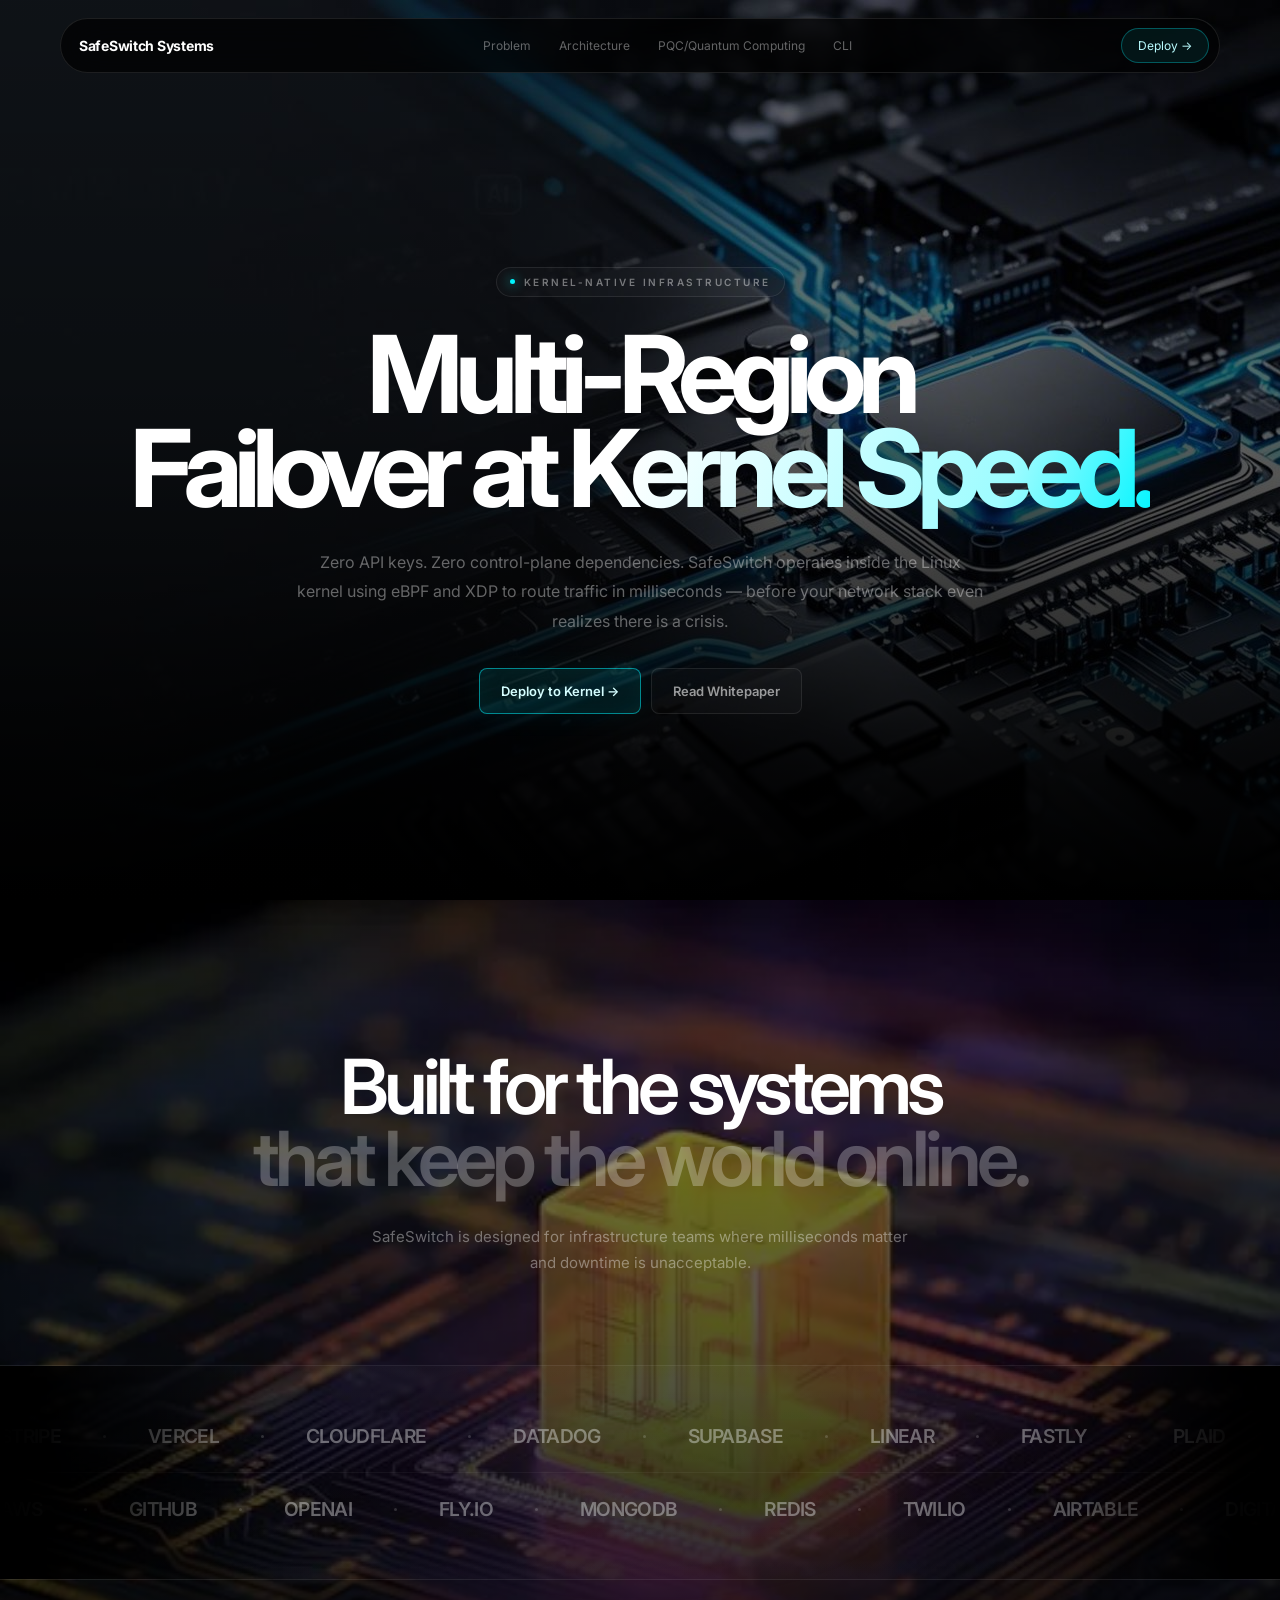
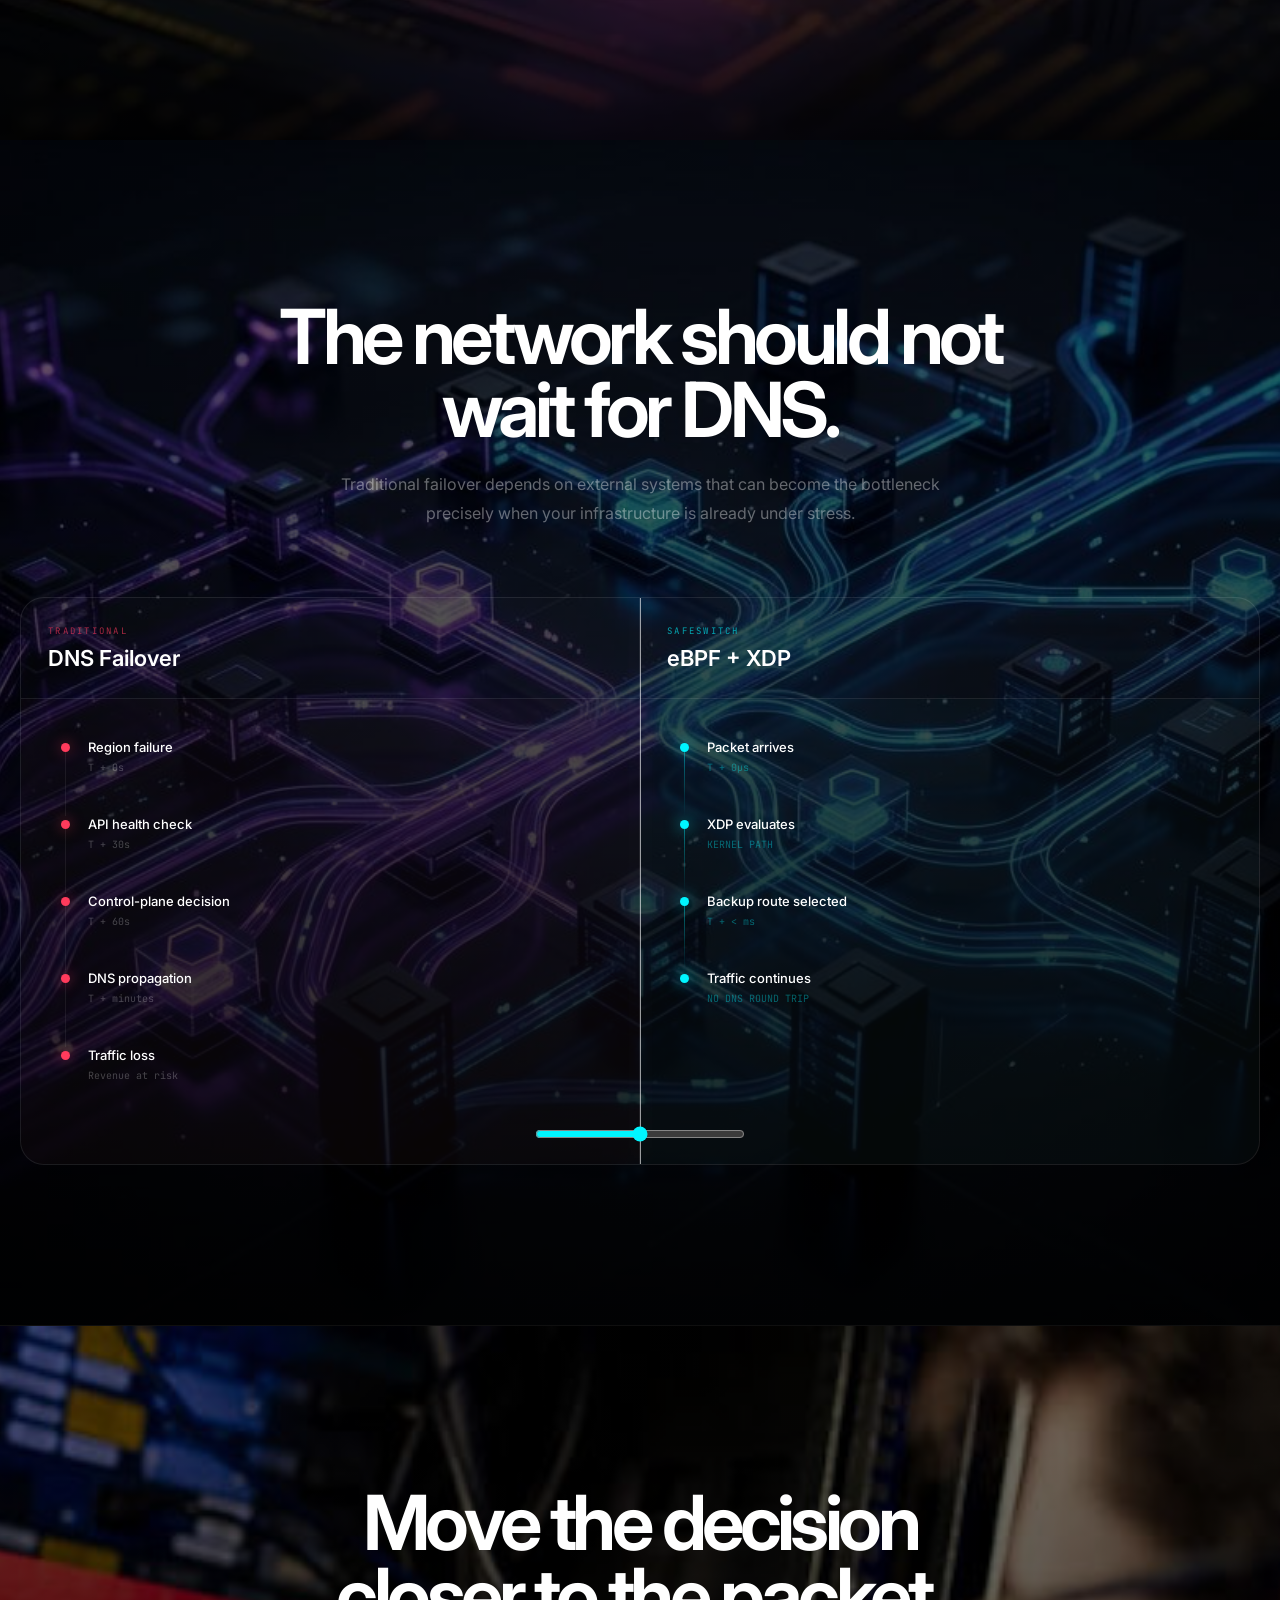
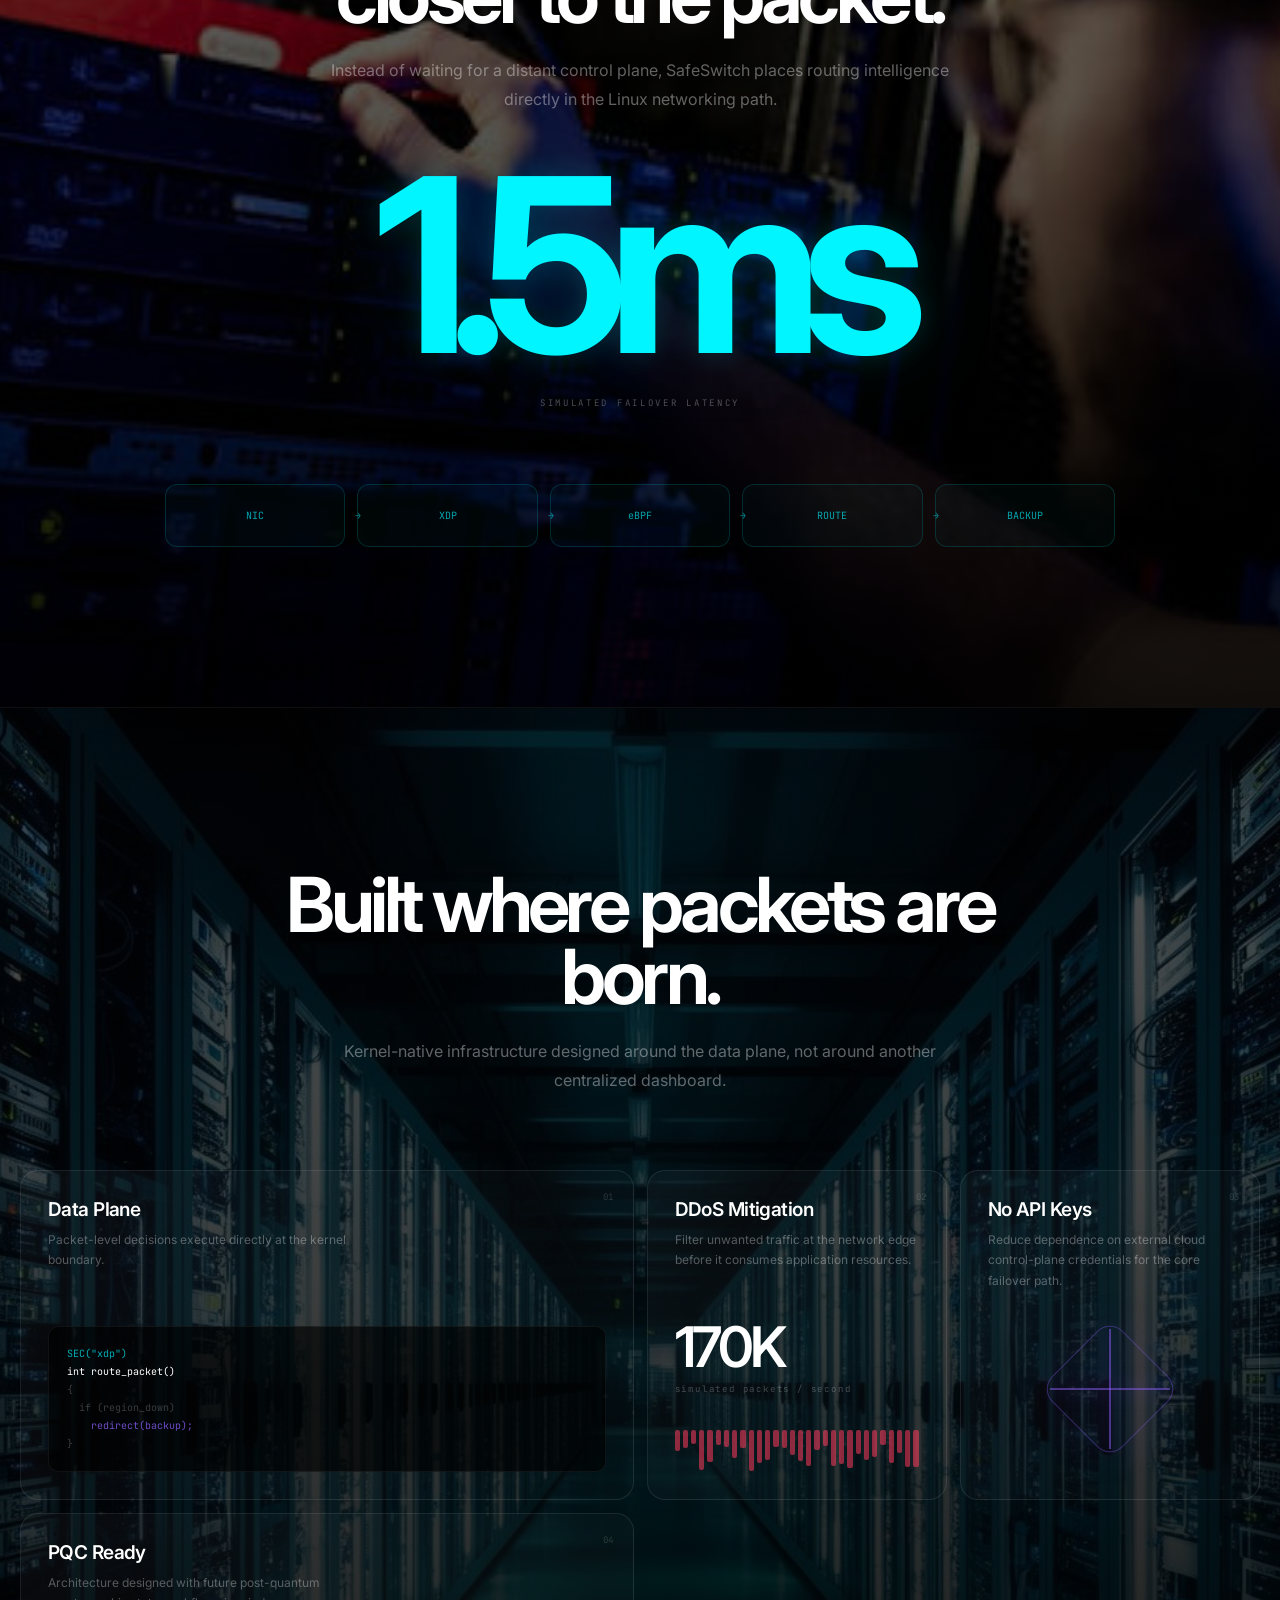
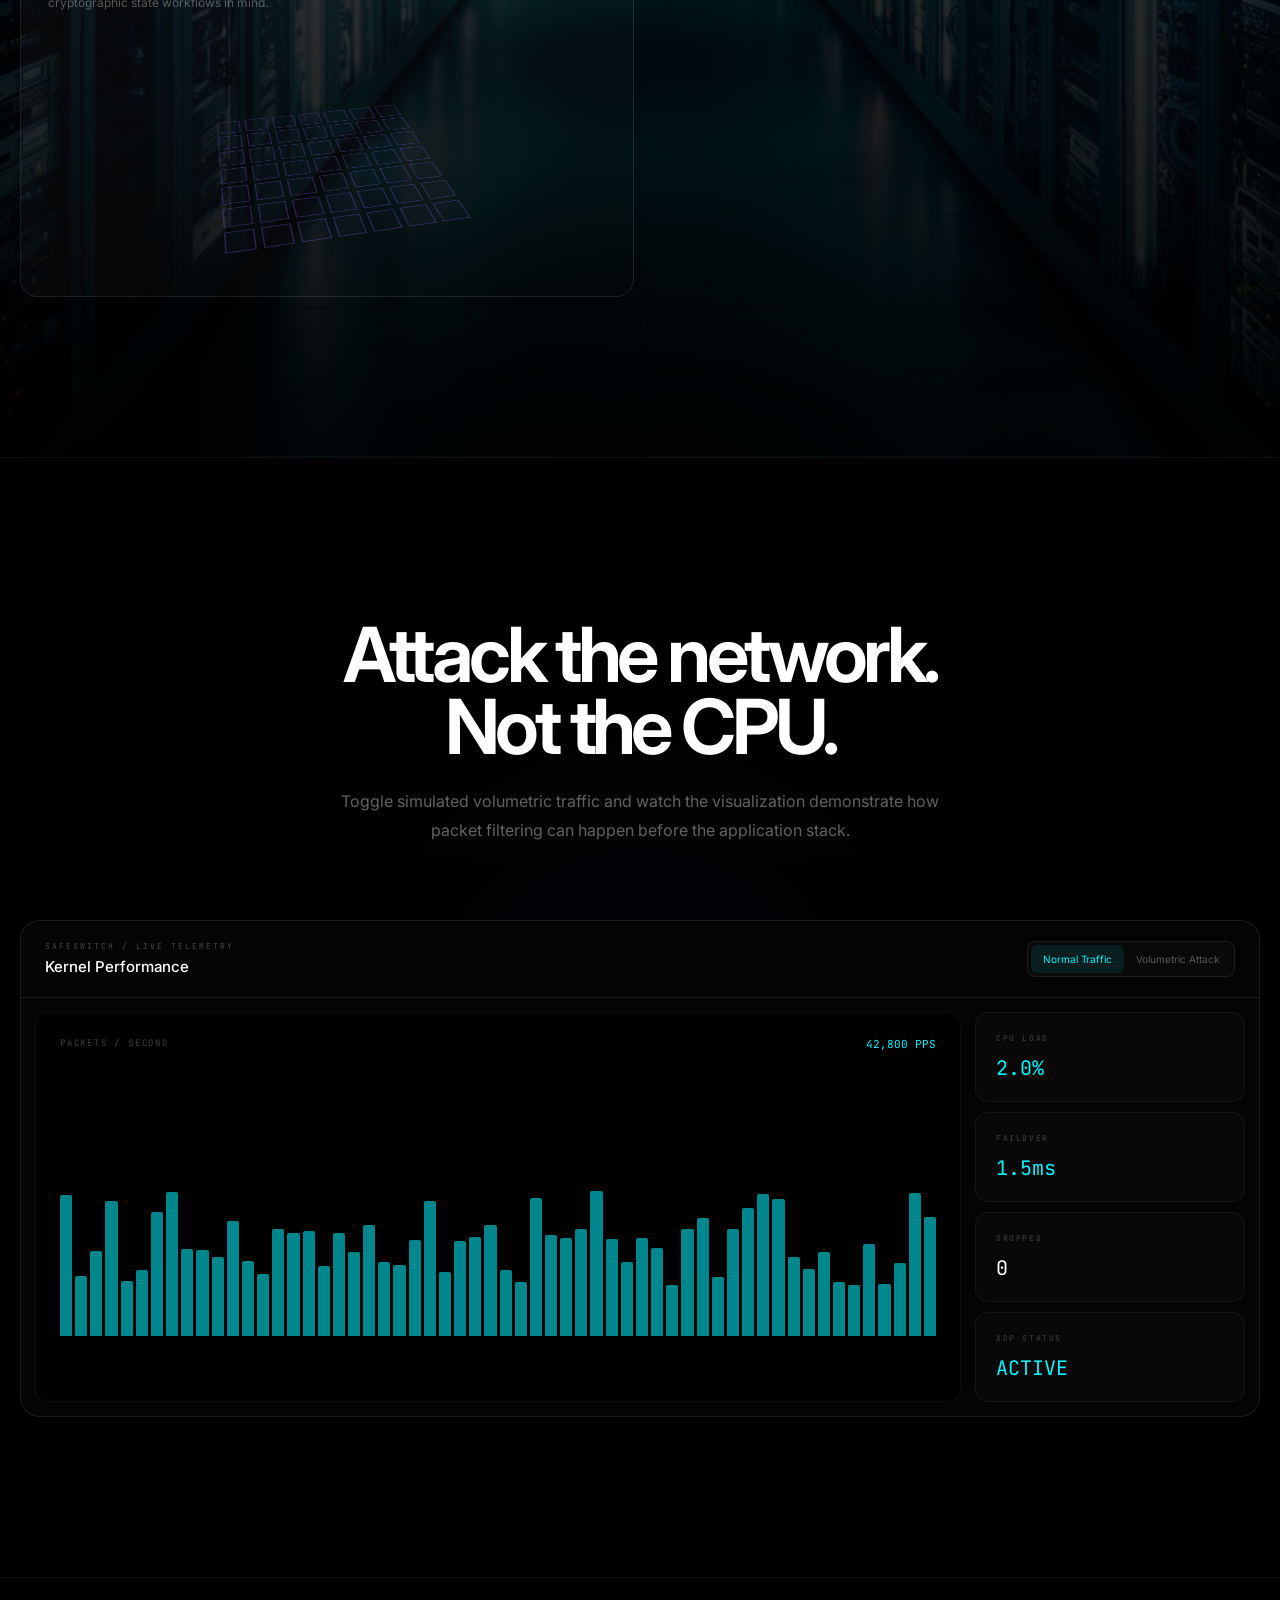
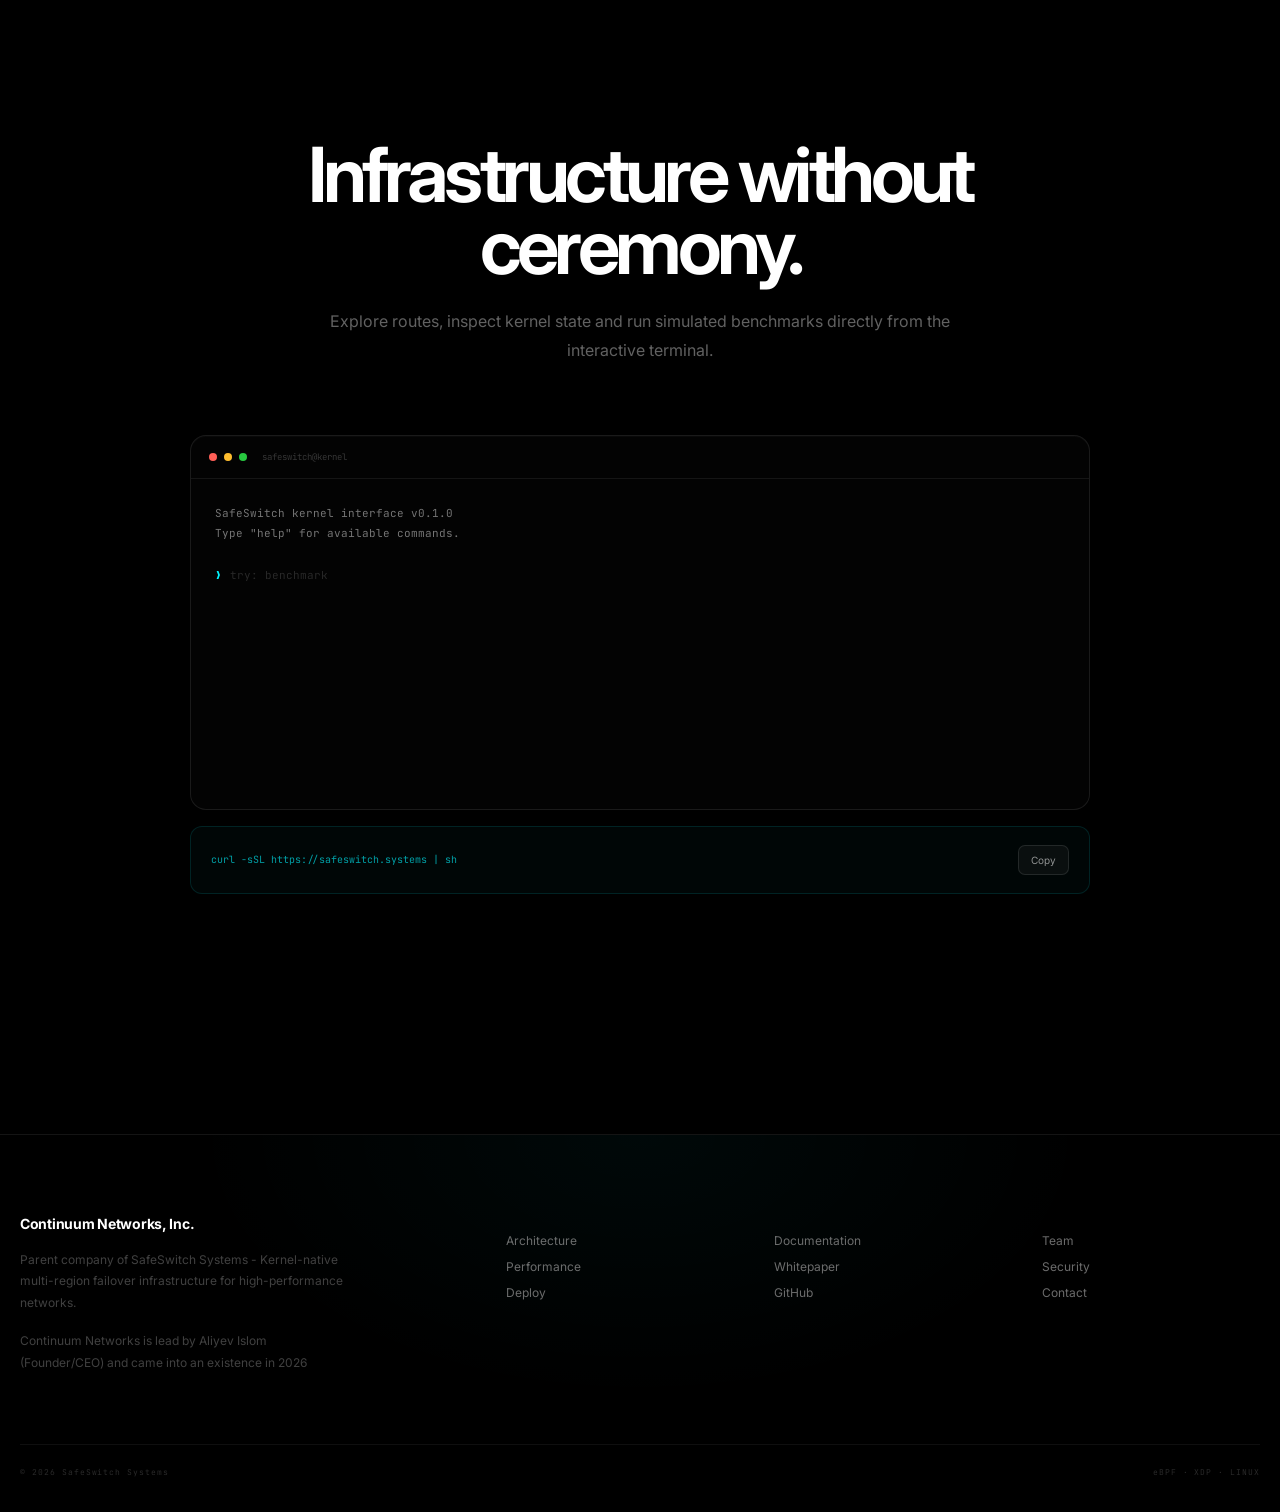
==== commit 5b7d7e8e: "better-design" ====
--- a/index.html
+++ b/index.html
@@ -232,21 +232,60 @@
        HERO
     ========================================================= */
 
-    .hero {
-      position: relative;
-      min-height: 100vh;
-      display: flex;
-      align-items: center;
-      justify-content: center;
-      text-align: center;
-      padding: 150px 0 70px;
-    }
-
-    .hero-content {
-      position: relative;
-      z-index: 2;
-      width: 100%;
-    }
+.hero {
+  position: relative;
+  isolation: isolate;
+  min-height: 100vh;
+
+  display: flex;
+  align-items: center;
+  justify-content: center;
+  text-align: center;
+
+  padding: 150px 0 70px;
+  overflow: hidden;
+
+  background: #000;
+}
+
+/* VIDEO BACKGROUND */
+.hero-video {
+  position: absolute;
+  inset: 0;
+
+  width: 100%;
+  height: 100%;
+
+  object-fit: cover;
+  object-position: center;
+
+  z-index: -2;
+  pointer-events: none;
+}
+
+/* DARK OVERLAY */
+.hero-overlay {
+  position: absolute;
+  inset: 0;
+
+  background: linear-gradient(
+    to bottom,
+    rgba(0, 0, 0, 0.45) 0%,
+    rgba(0, 0, 0, 0.60) 45%,
+    rgba(0, 0, 0, 0.92) 85%,
+    #000 100%
+  );
+
+  z-index: -1;
+  pointer-events: none;
+}
+
+/* HERO CONTENT */
+.hero-content {
+  position: relative;
+  z-index: 1;
+  width: 100%;
+}
 
     .eyebrow {
       display: inline-flex;
@@ -382,7 +421,21 @@
     /* =========================================================
        NETWORK VISUALIZATION
     ========================================================= */
-
+    .ss-enterprise-marquee{
+  background-image:
+    linear-gradient(
+      to bottom,
+      rgba(0, 0, 0, 0.45) 0%,
+      rgba(0, 0, 0, 0.60) 45%,
+      #000 100%
+    ),
+    url("./assets/pics/images.jfif");
+
+  background-size: cover;
+  background-position: center;
+  background-repeat: no-repeat;
+
+    }
     .network {
       position: relative;
       width: min(1000px, 100%);
@@ -1863,7 +1916,7 @@
     <div class="nav-links">
       <a href="#problem">Problem</a>
       <a href="#architecture">Architecture</a>
-      <a href="#performance">Performance</a>
+      <a href="./PQC.html">PQC/Quantum Computing</a>
       <a href="#terminal">CLI</a>
     </div>
 
@@ -1884,57 +1937,63 @@
 
   <main>
 
-    <section class="hero">
-
-      <div class="container hero-content">
-
-
-
-        <h1>
-          Multi-Region
-          <br />
-          <span>Failover at Kernel Speed.</span>
-        </h1>
-
-        <p class="hero-description">
-          Zero API keys. Zero control-plane dependencies.
-          SafeSwitch operates inside the Linux kernel using eBPF and XDP
-          to route traffic in milliseconds — before your network stack
-          even realizes there is a crisis.
-        </p>
-
-        <div class="hero-buttons">
-
-          <a href="#terminal" class="btn btn-primary">
-            Deploy to Kernel →
-          </a>
-
-          <a href="#architecture" class="btn btn-secondary">
-            Read Whitepaper
-          </a>
-
-        </div>
-
-
-        <!-- NETWORK VISUALIZATION -->
-
-        <div class="network" id="network">
-
-          <div class="nic">
-
-            <div class="nic-chip"></div>
-
-
-
-          </div>
-
-
-
-        </div>
-
-      </div>
-
-    </section>
+<section class="hero">
+
+  <!-- Background video -->
+  <video
+    class="hero-video"
+    autoplay
+    muted
+    loop
+    playsinline
+    webkit-playsinline
+    preload="auto"
+    poster="./assets/pics/gemEHAFrwkh09_jfKzTEZ0hbFzXYDixBNUDEPQKigXHpZfOHNsLfZ0sVu2ec1IhiGMov_cDATir9YlwNguInDpOt5FoOuInS3uk83GbUKhyYuvKbQ2JjotMWQxrtB3EIDpCvKyEh0nd0lVrZMUswACnTLV2sFHh5jEUUjS88ELmwhD6Mlu_x8dLX3wrQxJ03.jfif"
+    aria-hidden="true"
+  >
+    <source
+      src="./assets/13820343_3840_2160_30fps.mp4"
+      type="video/mp4"
+    >
+  </video>
+
+  <!-- Dark overlay -->
+  <div class="hero-overlay"></div>
+
+  <!-- Foreground content -->
+  <div class="container hero-content">
+
+    <div class="eyebrow">
+      <span class="eyebrow-dot"></span>
+      KERNEL-NATIVE INFRASTRUCTURE
+    </div>
+
+    <h1>
+      Multi-Region
+      <br>
+      <span>Failover at Kernel Speed.</span>
+    </h1>
+
+    <p class="hero-description">
+      Zero API keys. Zero control-plane dependencies.
+      SafeSwitch operates inside the Linux kernel using eBPF and XDP
+      to route traffic in milliseconds — before your network stack
+      even realizes there is a crisis.
+    </p>
+
+    <div class="hero-buttons">
+      <a href="#terminal" class="btn btn-primary">
+        Deploy to Kernel →
+      </a>
+
+      <a href="#architecture" class="btn btn-secondary">
+        Read Whitepaper
+      </a>
+    </div>
+
+  </div>
+
+</section>
 
 
     <!-- =====================================================
@@ -2068,7 +2127,20 @@
 
   padding: 150px 0 160px;
 
-  background: #000;
+  /* Separate background image for this section */
+  background:
+    linear-gradient(
+      to bottom,
+      rgba(0, 0, 0, 0.45) 0%,
+      rgba(0, 0, 0, 0.65) 50%,
+      rgba(0, 0, 0, 0.90) 100%
+    ),
+    url("./assets/pics/data-storage-cube-between-neon-pathways-quantum-computing-database-cloud-computing-concept-photo.webp");
+
+  background-size: cover;
+  background-position: center;
+  background-repeat: no-repeat;
+
   color: #fff;
 
   font-family:
@@ -2350,6 +2422,84 @@
   filter: blur(45px);
 
   pointer-events: none;
+}
+/* Background for the DNS problem section */
+#problem {
+  position: relative;
+  isolation: isolate;
+
+  background:
+    linear-gradient(
+      to bottom,
+      rgba(0, 0, 0, 0.55) 0%,
+      rgba(0, 0, 0, 0.72) 50%,
+      rgba(0, 0, 0, 0.92) 100%
+    ),
+    url("./assets/pics/BUUe5HrerhErvPcHhPhztd6IYX7FhdUZZo-v6Oz40VDBFxEZQQzOOj1xIWB701NDe5Dxi5oObH2w89AM18x6F8-SnYO0JBiW5DK0RVkSm6x185VPJrvb189bqisbm1k_wcdhaorMTy6_W5J__v7hFfuQSR1bYMXMm29quIXKWZcB62Hr3uRiB_tSIncUlC6i.jfif");
+
+  background-size: cover;
+  background-position: center;
+  background-repeat: no-repeat;
+}
+
+/* Keep the content above the background */
+#problem > .container {
+  position: relative;
+  z-index: 1;
+}
+
+/* Background for the Breakthrough section */
+.breakthrough {
+  position: relative;
+  isolation: isolate;
+  overflow: hidden;
+
+  border-top: 1px solid rgba(255, 255, 255, 0.06);
+  border-bottom: 1px solid rgba(255, 255, 255, 0.06);
+
+  background:
+    linear-gradient(
+      to bottom,
+      rgba(0, 0, 0, 0.55) 0%,
+      rgba(0, 0, 0, 0.68) 45%,
+      rgba(0, 0, 0, 0.92) 100%
+    ),
+    url("./assets/pics/images\ \(2\).jfif");
+
+  background-size: cover;
+  background-position: center;
+  background-repeat: no-repeat;
+}
+
+/* Keep all content above the background */
+.breakthrough > .container {
+  position: relative;
+  z-index: 1;
+}
+
+/* Architecture section background */
+#architecture {
+  position: relative;
+  isolation: isolate;
+
+  background:
+    linear-gradient(
+      to bottom,
+      rgba(0, 0, 0, 0.65) 0%,
+      rgba(0, 0, 0, 0.78) 45%,
+      rgba(0, 0, 0, 0.94) 100%
+    ),
+    url("./assets/pics/ss.jfif");
+
+  background-size: cover;
+  background-position: center;
+  background-repeat: no-repeat;
+}
+
+/* Keep the architecture content above the image */
+#architecture > .container {
+  position: relative;
+  z-index: 1;
 }
 
 
@@ -3253,29 +3403,6 @@
        PACKET GENERATOR
     ========================================================= */
 
-    const network = document.getElementById("network");
-
-    for (let i = 0; i < 22; i++) {
-
-      const packet = document.createElement("div");
-
-      packet.className = "packet";
-
-      packet.style.top =
-        (10 + Math.random() * 80) + "%";
-
-      packet.style.left =
-        (-20 + Math.random() * 30) + "%";
-
-      packet.style.animationDuration =
-        (1.2 + Math.random() * 1.7) + "s";
-
-      packet.style.animationDelay =
-        (Math.random() * 2) + "s";
-
-      network.appendChild(packet);
-
-    }
 
 
     /* =========================================================
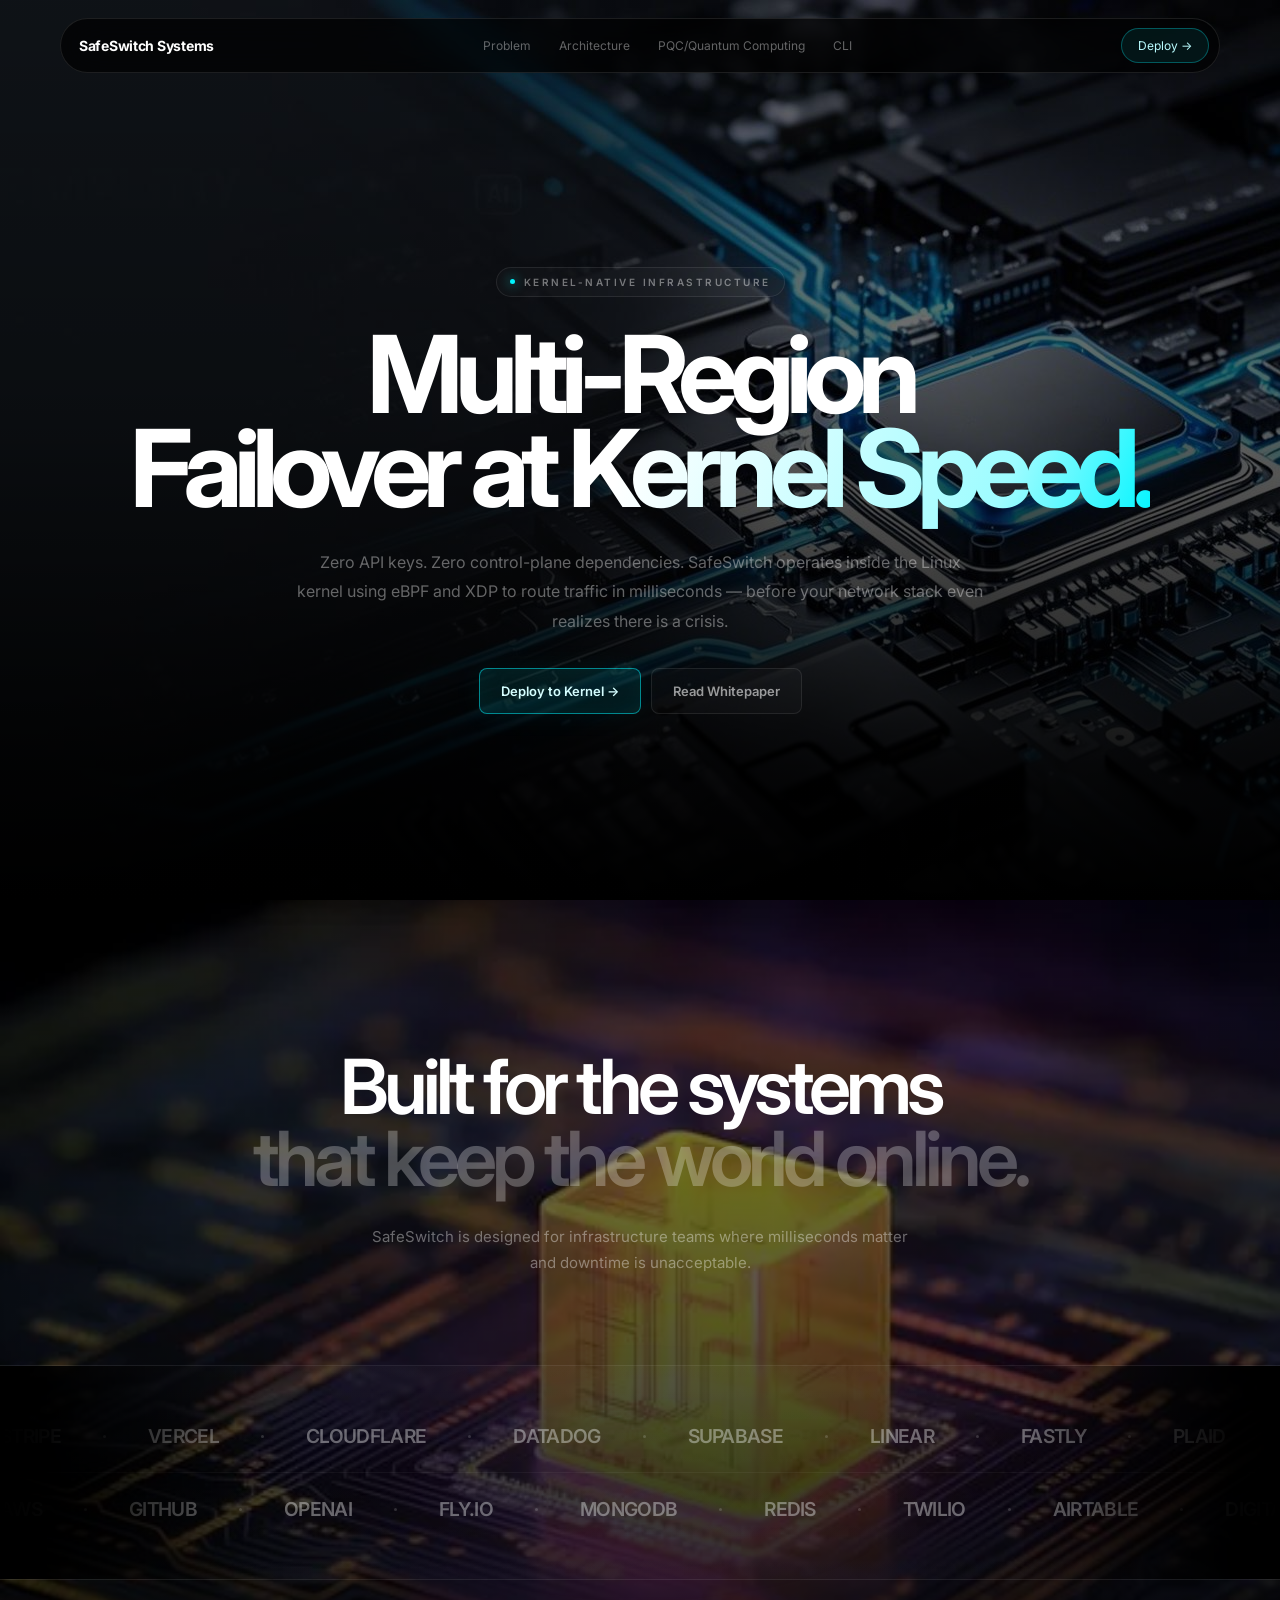
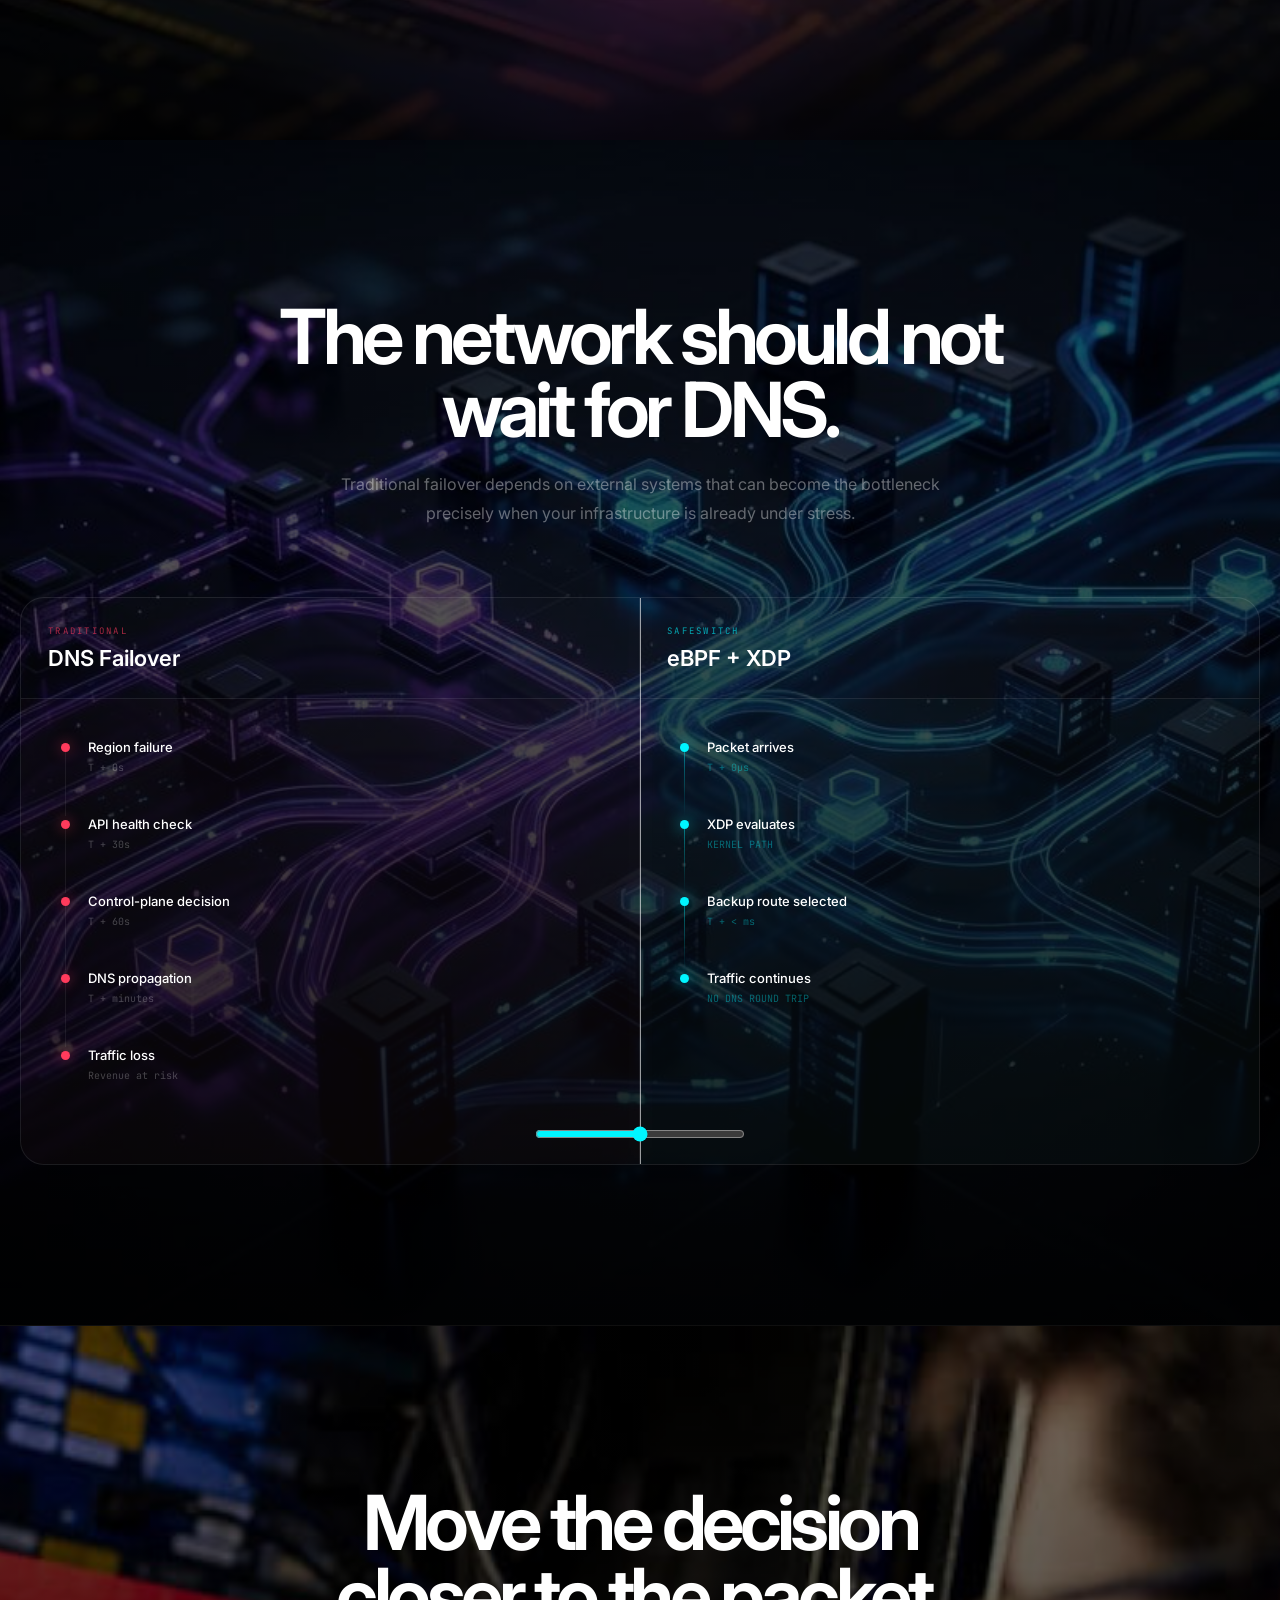
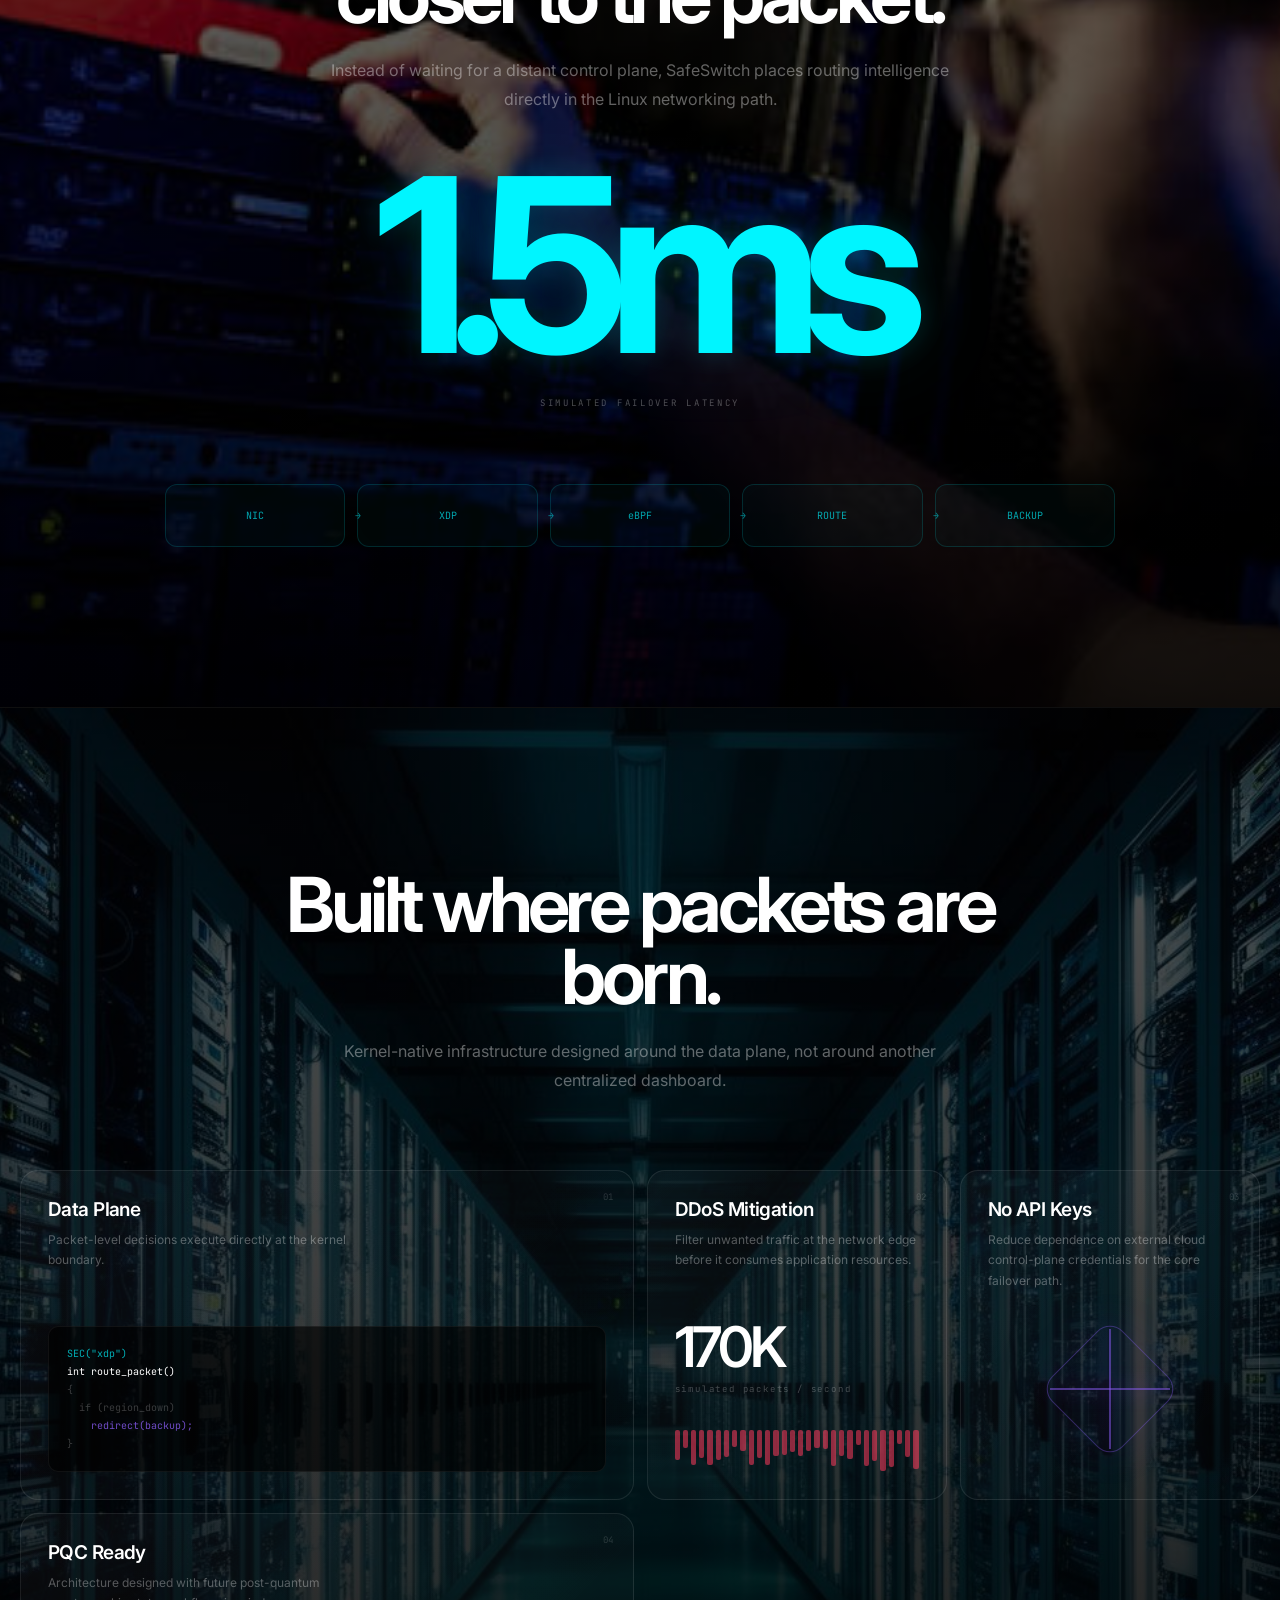
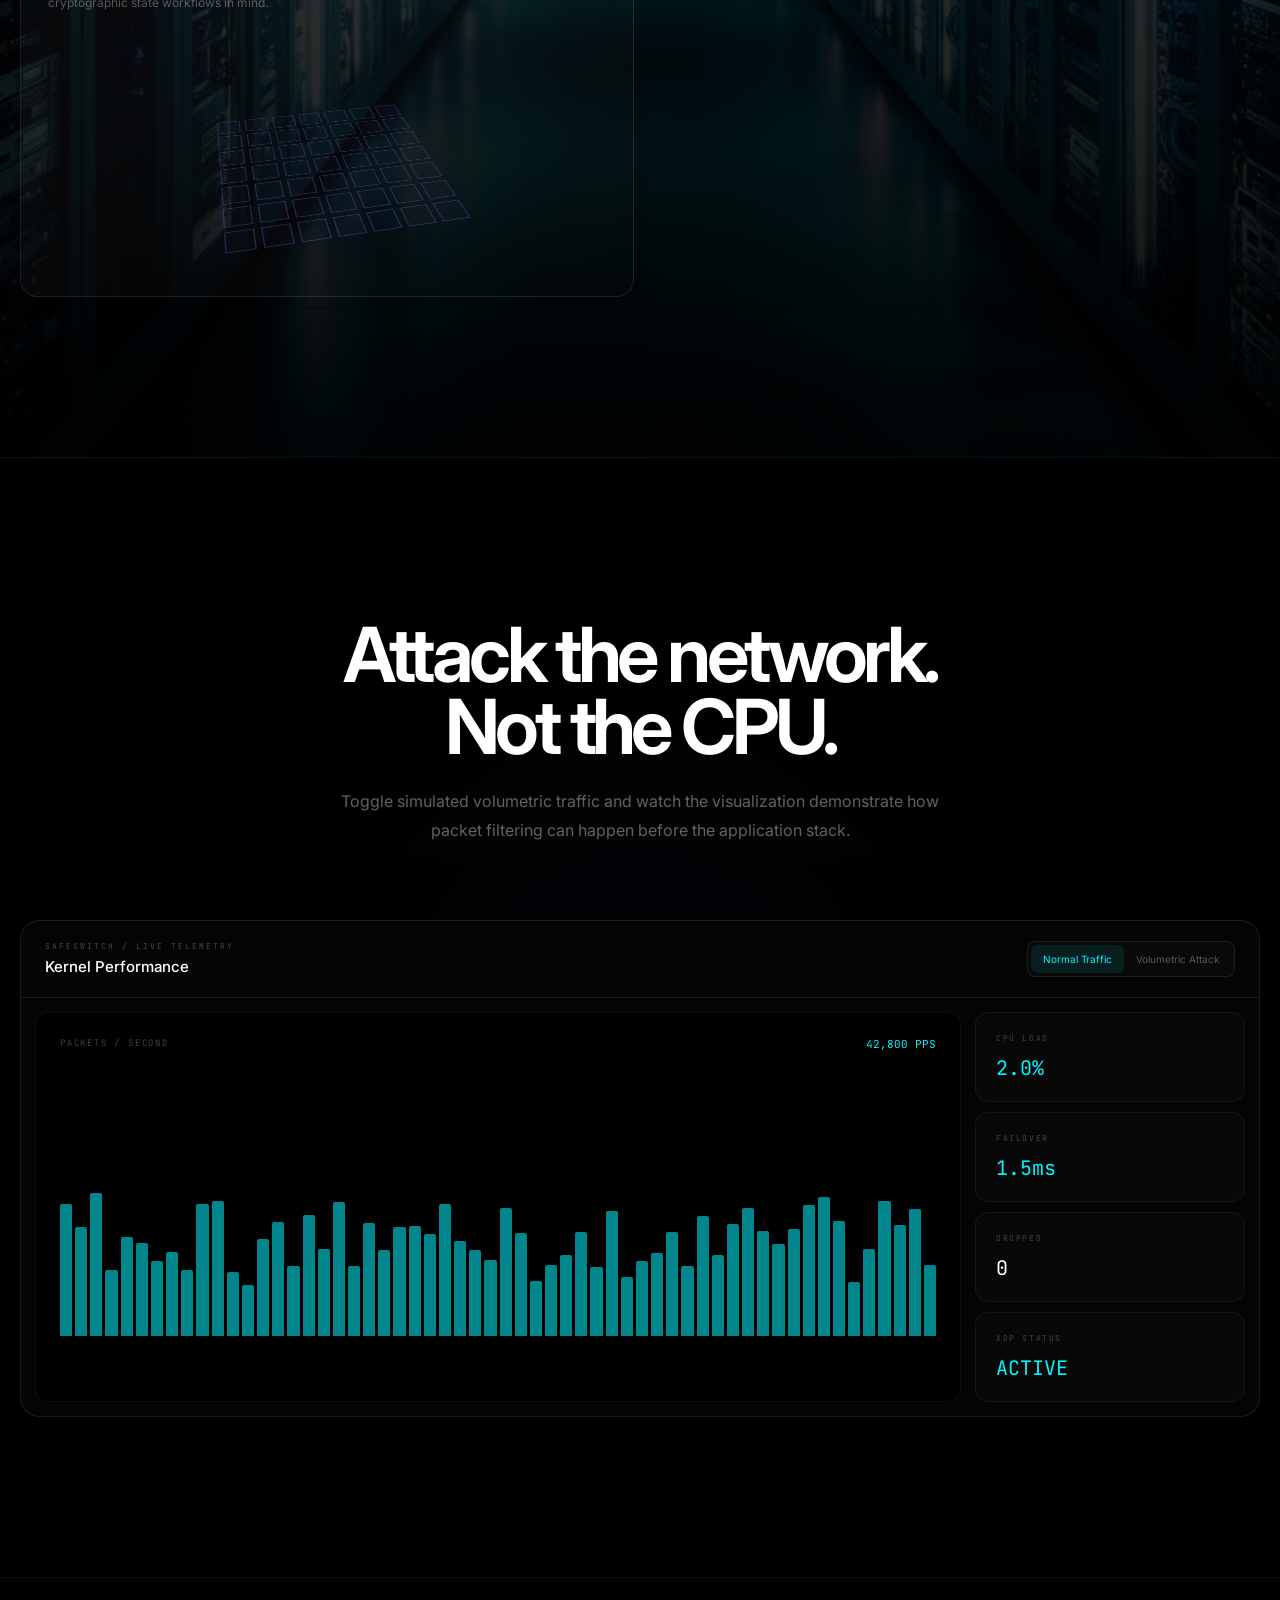
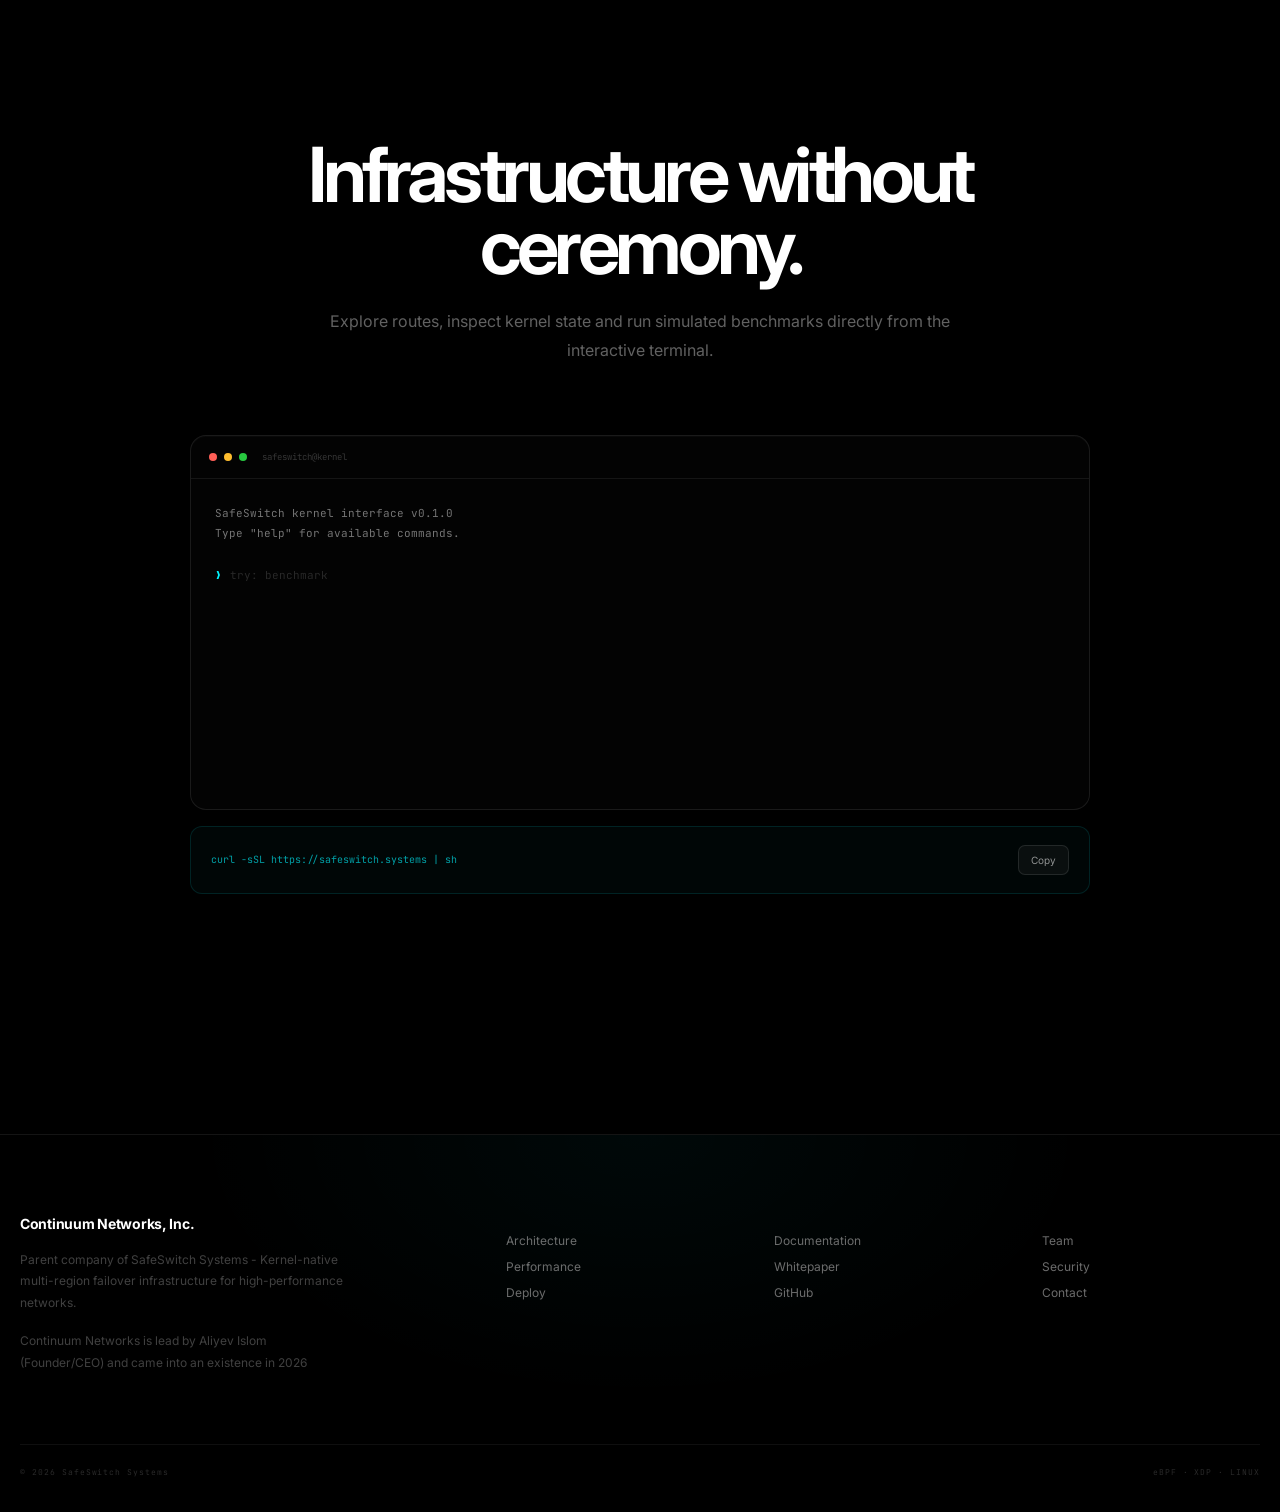
==== commit 7c1cab88: "better-design3" ====
--- a/index.html
+++ b/index.html
@@ -1952,7 +1952,7 @@
     aria-hidden="true"
   >
     <source
-      src="./assets/13820343_3840_2160_30fps.mp4"
+      src="./assets/13820343_3840_2160_30fps (compressed by happyscribe.com).mp4"
       type="video/mp4"
     >
   </video>
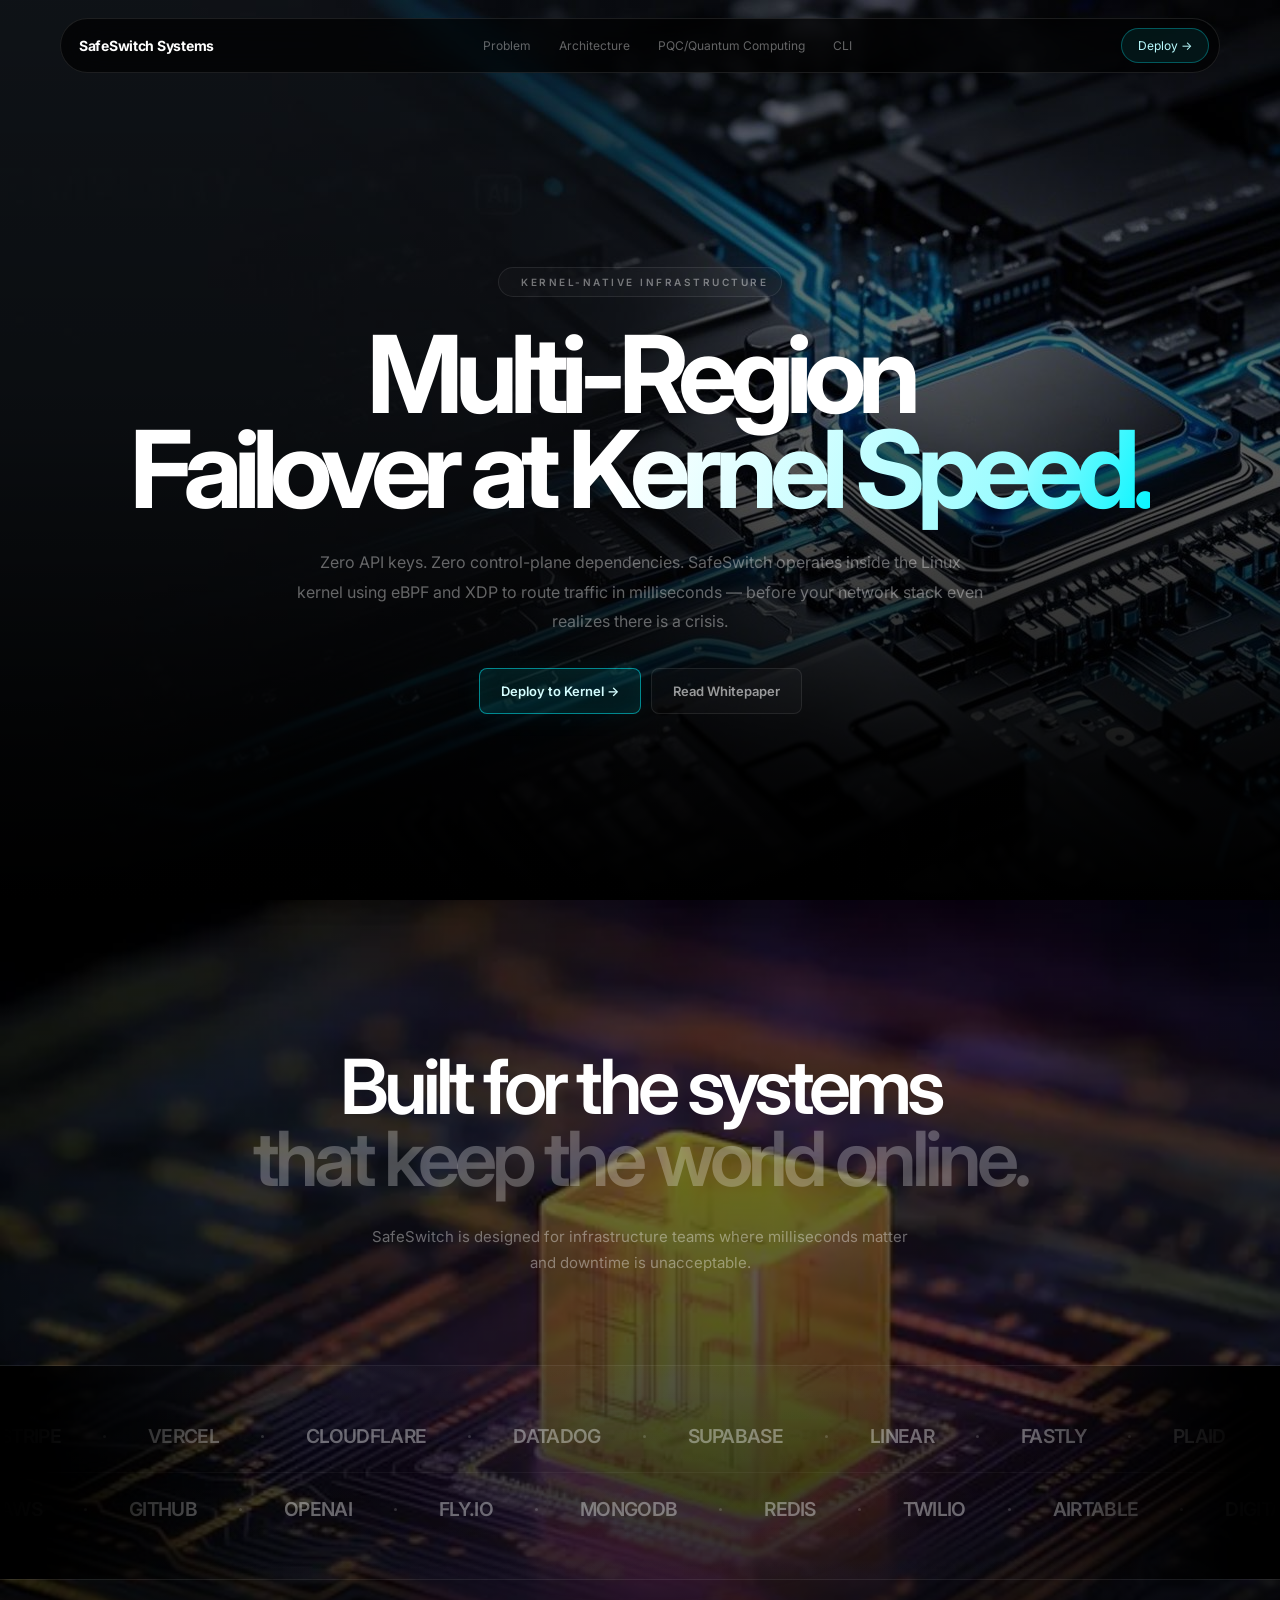
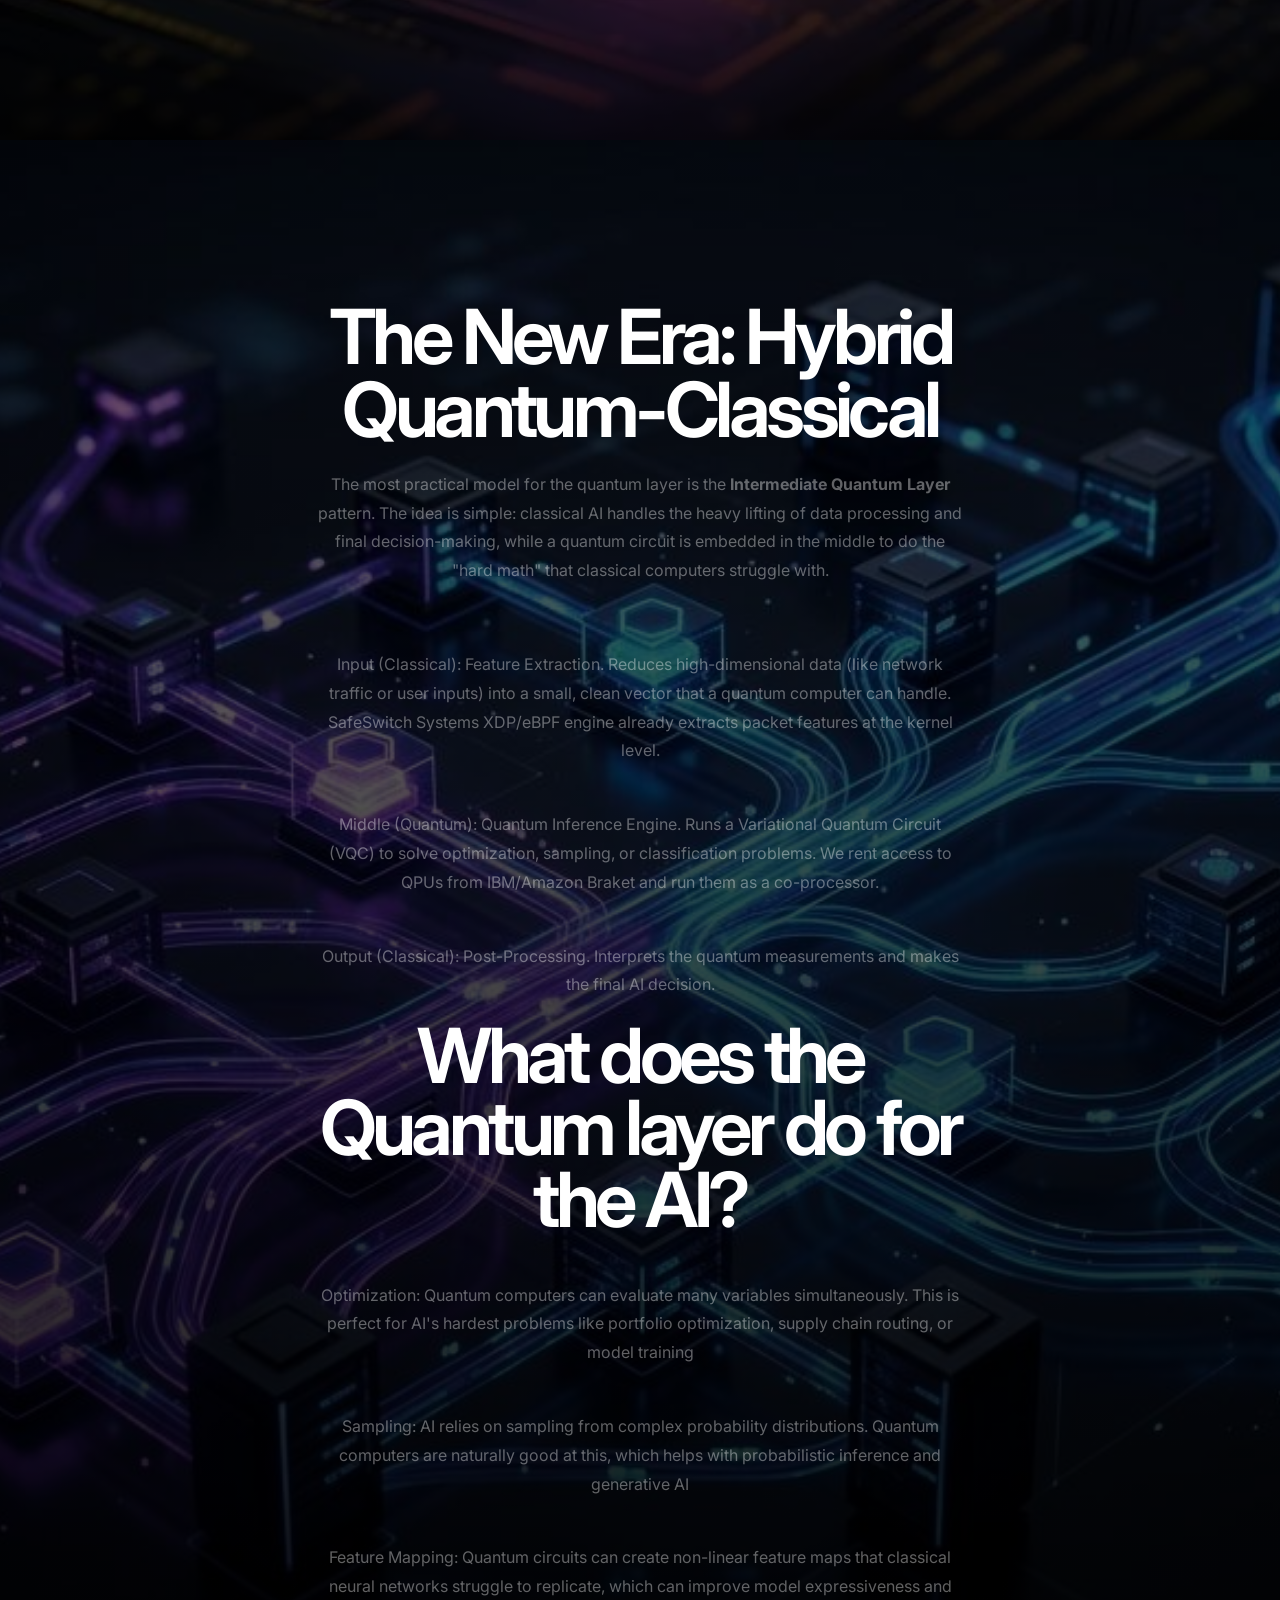
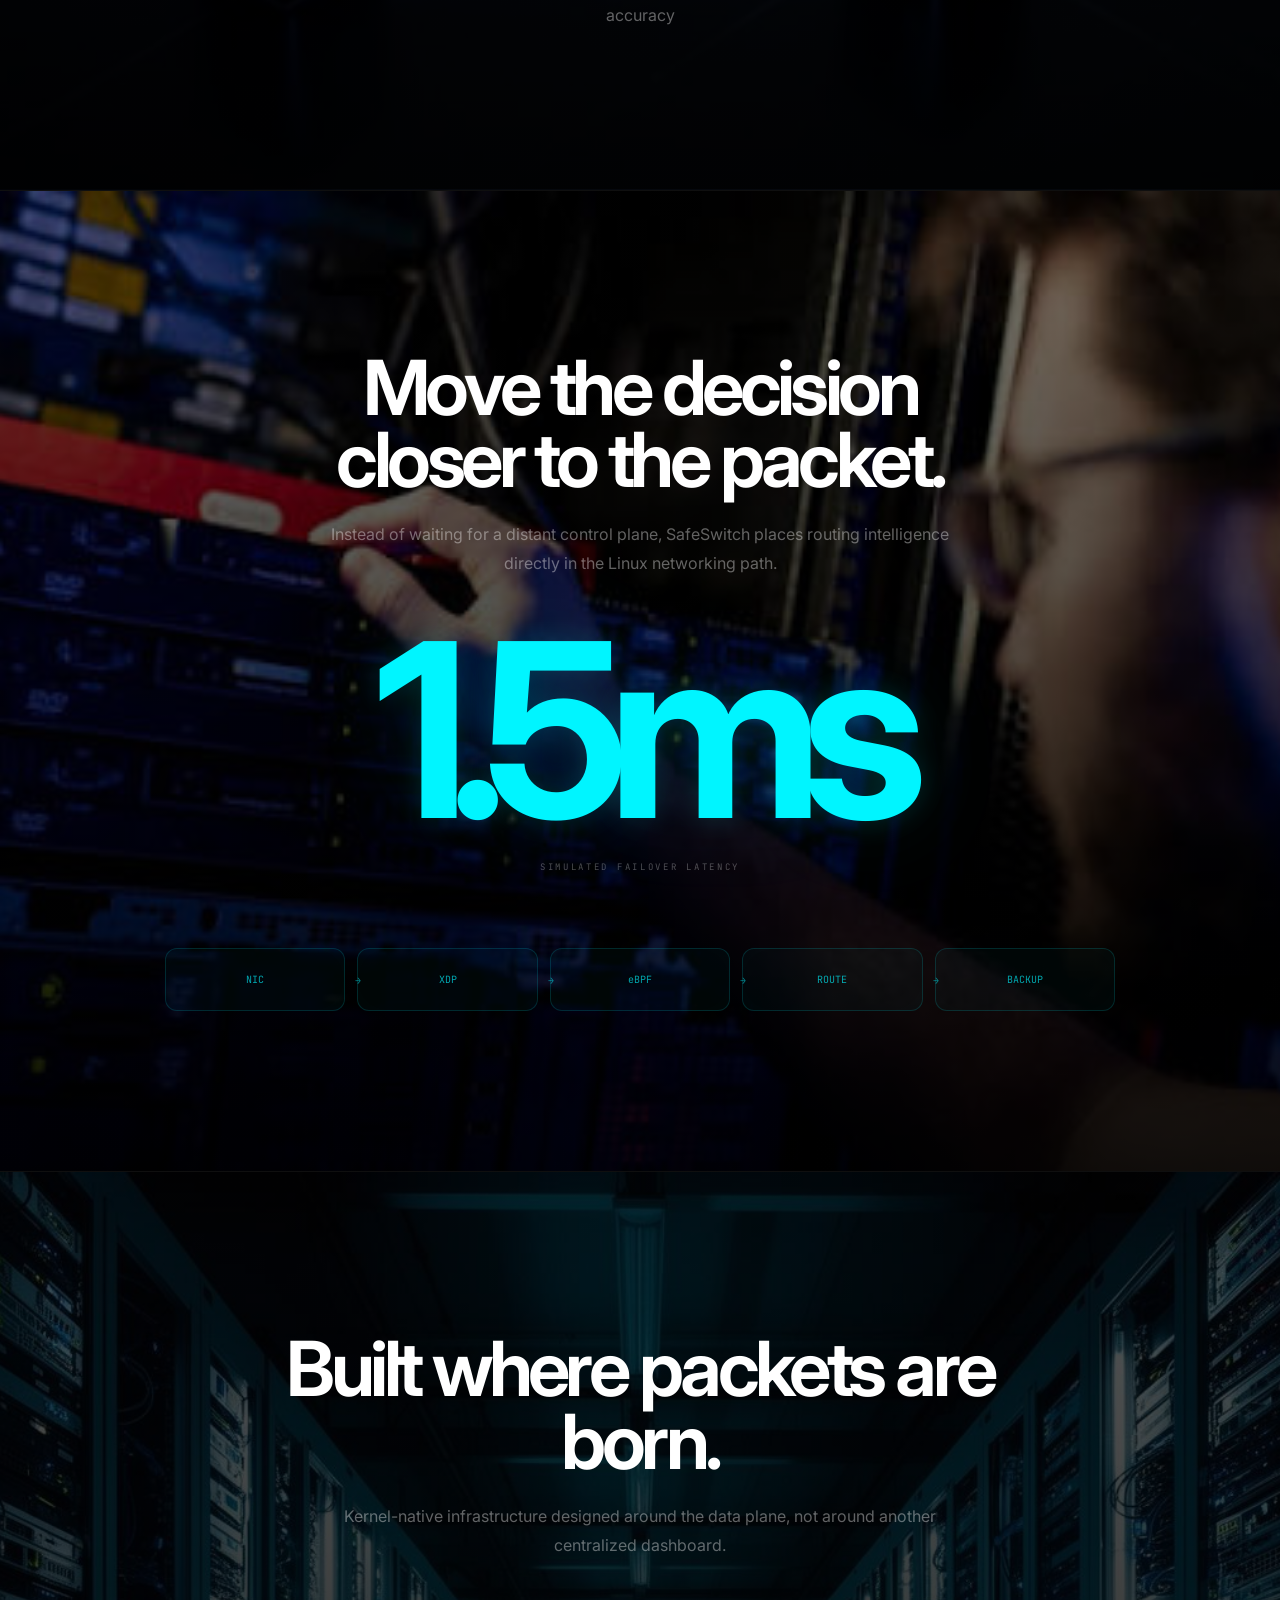
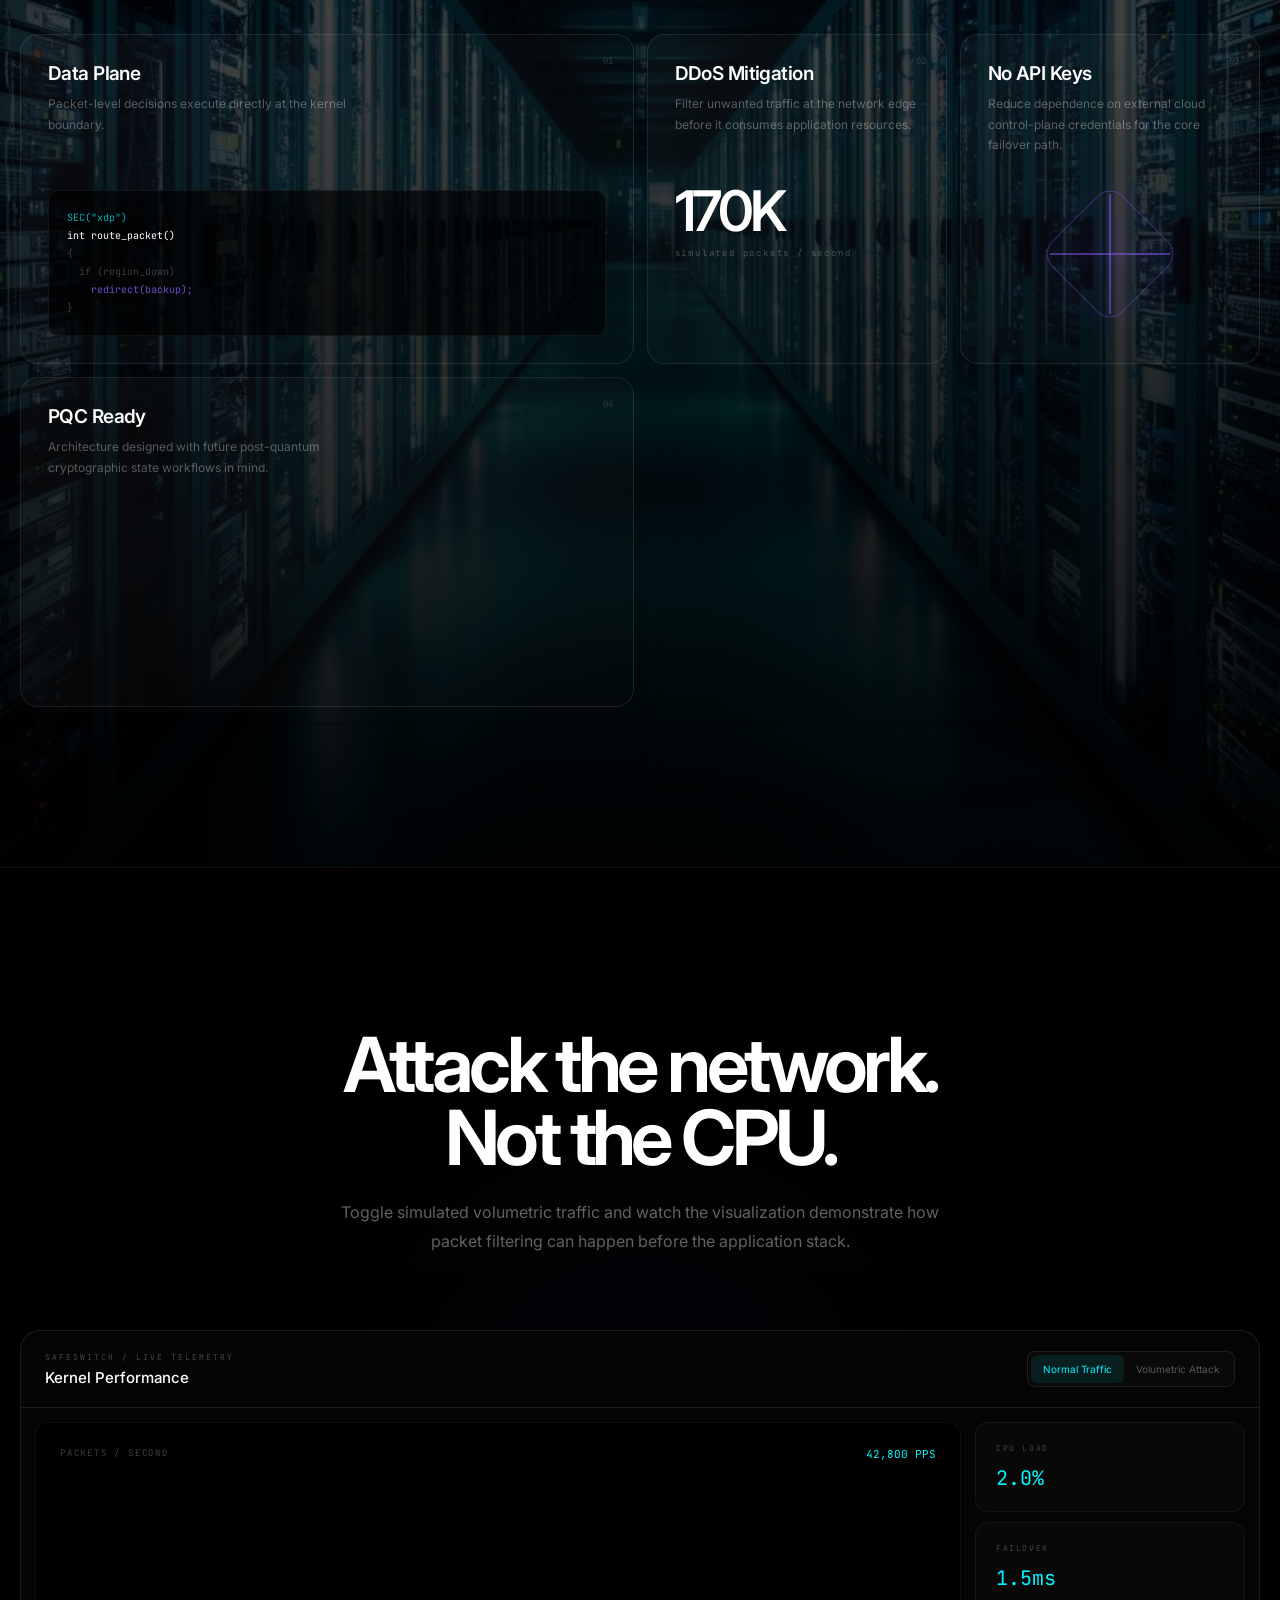
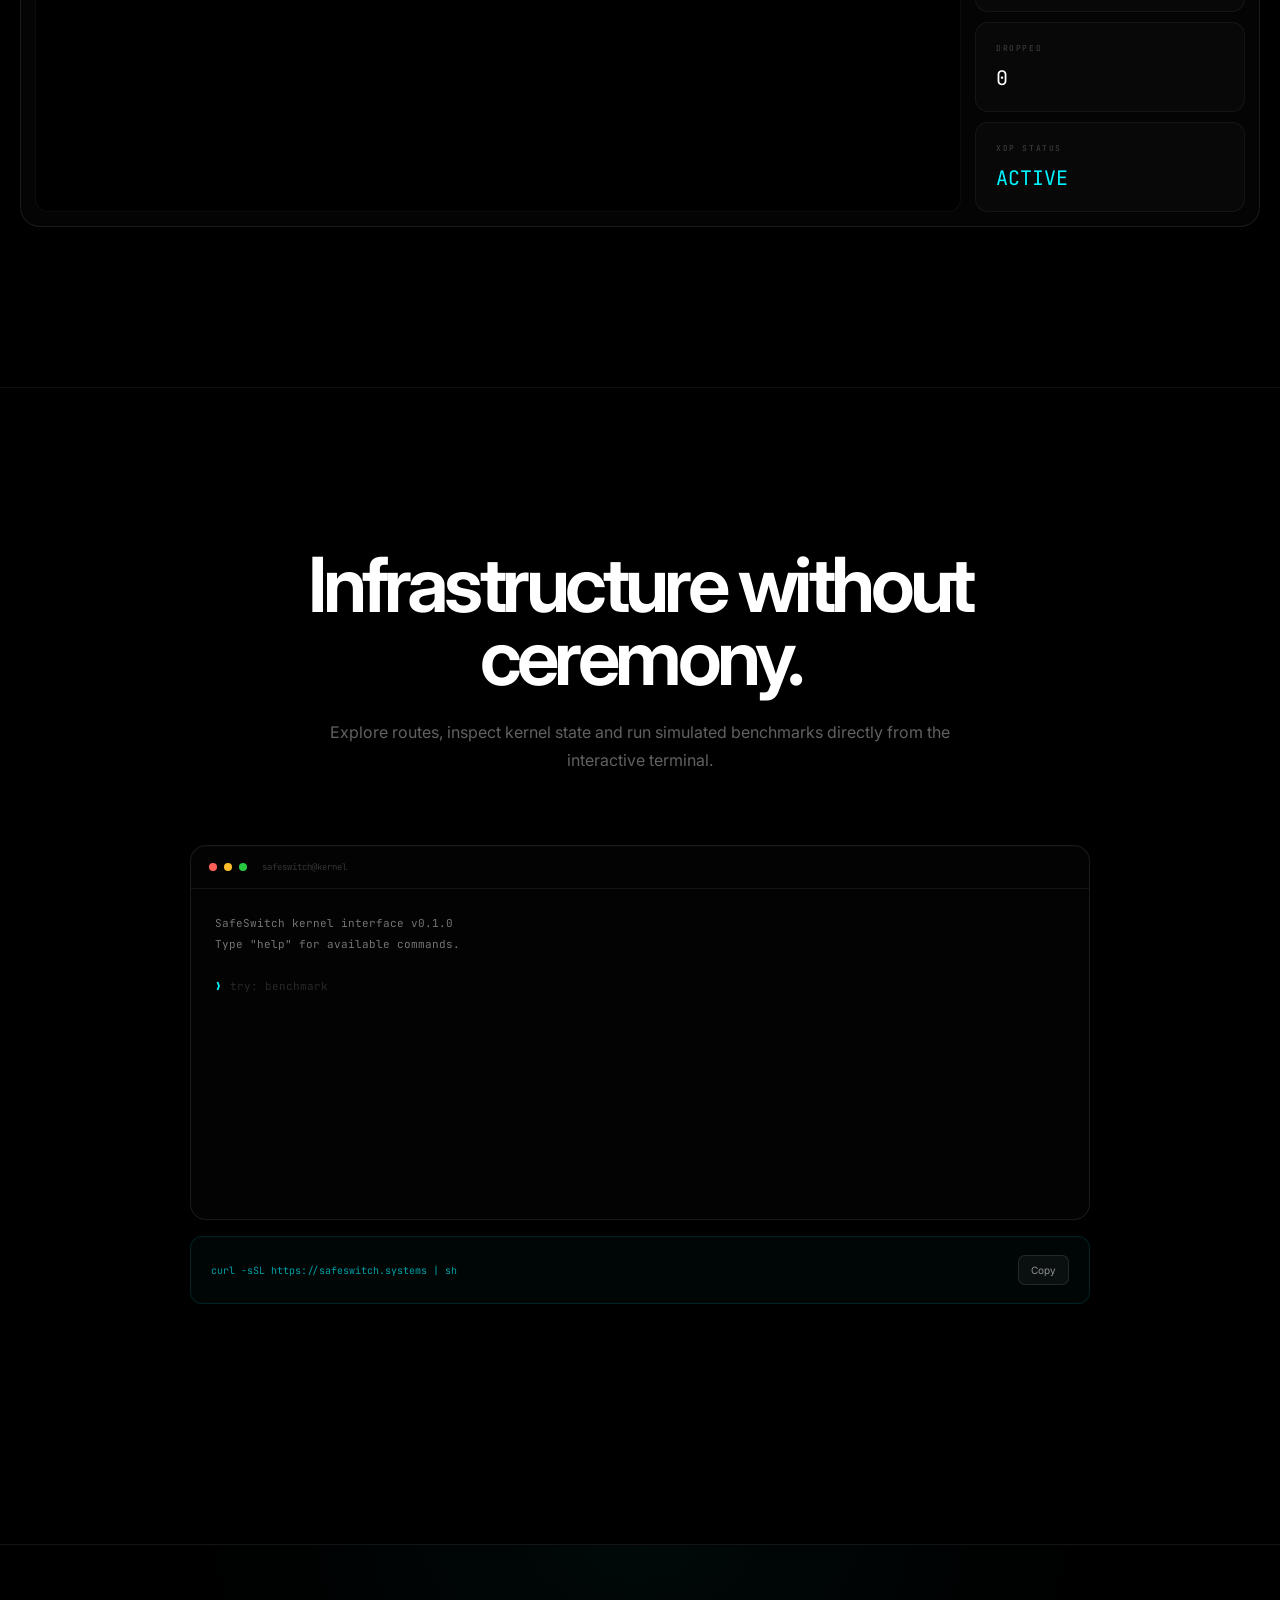
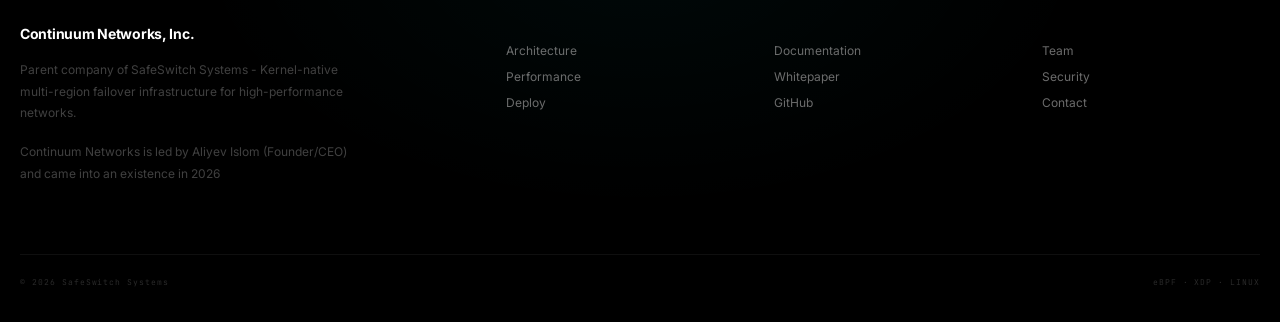
==== commit 19744bac: "no typos" ====
--- a/index.html
+++ b/index.html
@@ -1964,7 +1964,7 @@
   <div class="container hero-content">
 
     <div class="eyebrow">
-      <span class="eyebrow-dot"></span>
+      <span class=""></span>
       KERNEL-NATIVE INFRASTRUCTURE
     </div>
 
@@ -2607,155 +2607,31 @@
 
 
           <h2 class="section-title">
-            The network should not wait for DNS.
+            The New Era:  Hybrid Quantum-Classical
           </h2>
 
           <p class="section-description">
-            Traditional failover depends on external systems that can
-            become the bottleneck precisely when your infrastructure is
-            already under stress.
+The most practical model for the quantum layer is the <strong>Intermediate Quantum Layer</strong> pattern. The idea is simple: classical AI handles the heavy lifting of data processing and final decision-making, while a quantum circuit is embedded in the middle to do the "hard math" that classical computers struggle with. 
           </p>
-
+          <br>
+          <br>
+          <p class="section-description">Input (Classical): Feature Extraction. Reduces high-dimensional data (like network traffic or user inputs) into a small, clean vector that a quantum computer can handle. SafeSwitch Systems XDP/eBPF engine already extracts packet features at the kernel level.</p>
+          <br>
+          <p class="section-description">Middle (Quantum): Quantum Inference Engine. Runs a Variational Quantum Circuit (VQC) to solve optimization, sampling, or classification problems. We rent access to QPUs from IBM/Amazon Braket and run them as a co-processor.</p>
+          <br>
+          <p class="section-description">Output (Classical): 	Post-Processing. Interprets the quantum measurements and makes the final AI decision. </p>
+          <br>
+          <h2 class="section-title">What does the Quantum layer do for the AI?</h2>
+          <br>
+          <p class="section-description">Optimization: Quantum computers can evaluate many variables simultaneously. This is perfect for AI's hardest problems like portfolio optimization, supply chain routing, or model training</p>
+          <br>
+          <p class="section-description">Sampling: AI relies on sampling from complex probability distributions. Quantum computers are naturally good at this, which helps with probabilistic inference and generative AI</p>
+          <br>
+          <p class="section-description">Feature Mapping: Quantum circuits can create non-linear feature maps that classical neural networks struggle to replicate, which can improve model expressiveness and accuracy</p>
         </div>
 
 
-        <div class="comparison reveal">
-
-          <div class="comparison-head">
-
-            <div class="comparison-left">
-              <div class="comparison-small">
-                Traditional
-              </div>
-
-              <div class="comparison-title">
-                DNS Failover
-              </div>
-            </div>
-
-            <div class="comparison-right">
-              <div class="comparison-small">
-                SafeSwitch
-              </div>
-
-              <div class="comparison-title">
-                eBPF + XDP
-              </div>
-            </div>
-
-          </div>
-
-
-          <div class="comparison-body">
-
-            <div class="comparison-side">
-
-              <div class="timeline-item">
-                <div class="timeline-dot"></div>
-
-                <div class="timeline-content">
-                  <h4>Region failure</h4>
-                  <p>T + 0s</p>
-                </div>
-              </div>
-
-              <div class="timeline-item">
-                <div class="timeline-dot"></div>
-
-                <div class="timeline-content">
-                  <h4>API health check</h4>
-                  <p>T + 30s</p>
-                </div>
-              </div>
-
-              <div class="timeline-item">
-                <div class="timeline-dot"></div>
-
-                <div class="timeline-content">
-                  <h4>Control-plane decision</h4>
-                  <p>T + 60s</p>
-                </div>
-              </div>
-
-              <div class="timeline-item">
-                <div class="timeline-dot"></div>
-
-                <div class="timeline-content">
-                  <h4>DNS propagation</h4>
-                  <p>T + minutes</p>
-                </div>
-              </div>
-
-              <div class="timeline-item">
-                <div class="timeline-dot"></div>
-
-                <div class="timeline-content">
-                  <h4>Traffic loss</h4>
-                  <p>Revenue at risk</p>
-                </div>
-              </div>
-
-            </div>
-
-
-            <div class="comparison-side">
-
-              <div class="fast-item">
-                <div class="fast-dot"></div>
-
-                <div class="fast-content">
-                  <h4>Packet arrives</h4>
-                  <p>T + 0μs</p>
-                </div>
-              </div>
-
-              <div class="fast-item">
-                <div class="fast-dot"></div>
-
-                <div class="fast-content">
-                  <h4>XDP evaluates</h4>
-                  <p>KERNEL PATH</p>
-                </div>
-              </div>
-
-              <div class="fast-item">
-                <div class="fast-dot"></div>
-
-                <div class="fast-content">
-                  <h4>Backup route selected</h4>
-                  <p>T + &lt; ms</p>
-                </div>
-              </div>
-
-              <div class="fast-item">
-                <div class="fast-dot"></div>
-
-                <div class="fast-content">
-                  <h4>Traffic continues</h4>
-                  <p>NO DNS ROUND TRIP</p>
-                </div>
-              </div>
-
-            </div>
-
-          </div>
-
-
-          <div class="comparison-slider" id="comparisonSlider"></div>
-
-          <input
-            id="comparisonRange"
-            class="comparison-range"
-            type="range"
-            min="25"
-            max="75"
-            value="50"
-            aria-label="Compare traditional DNS failover and eBPF"
-          />
-
-
-
-        </div>
+
 
       </div>
 
@@ -3269,7 +3145,7 @@
             Parent company of SafeSwitch Systems - Kernel-native multi-region failover infrastructure
             for high-performance networks.
           </p>
-          <p>Continuum Networks is lead by Aliyev Islom (Founder/CEO) and came into an existence in 2026</p>
+          <p>Continuum Networks is led by Aliyev Islom (Founder/CEO) and came into an existence in 2026</p>
 
         </div>
 
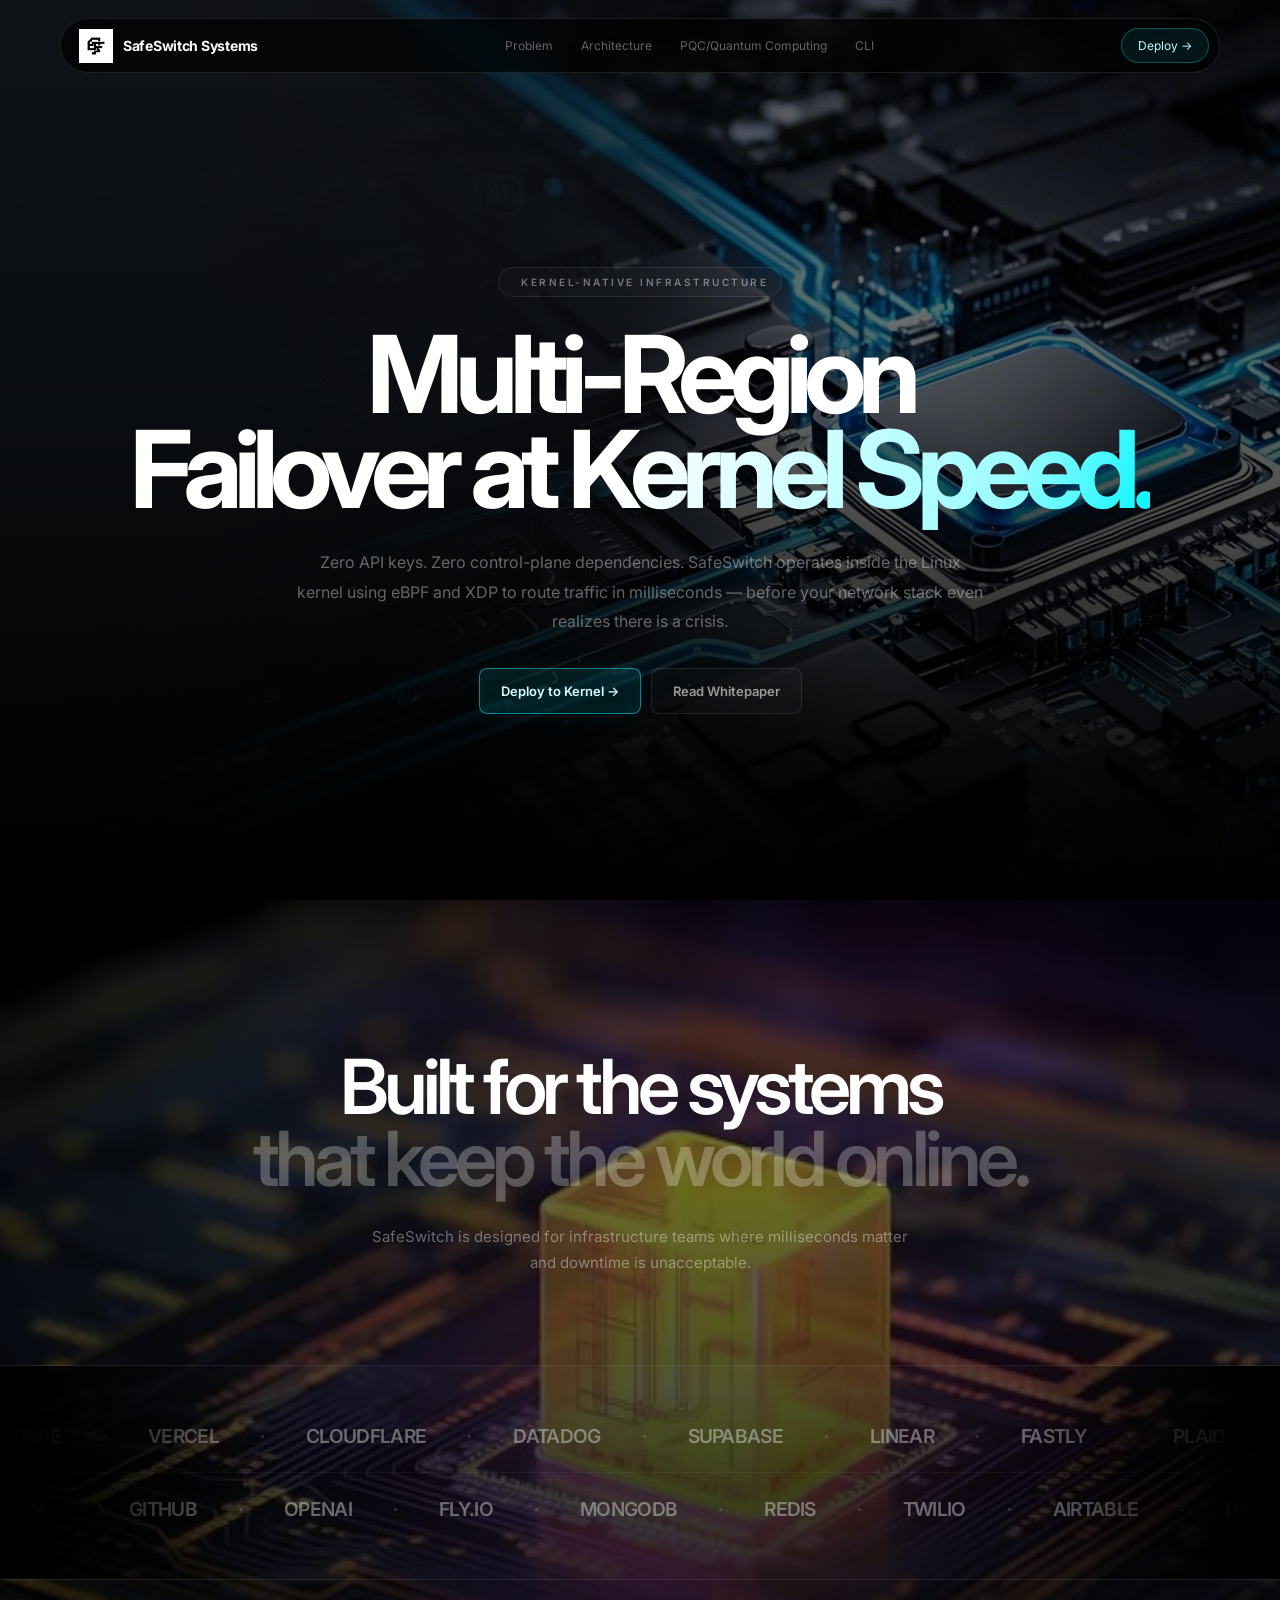
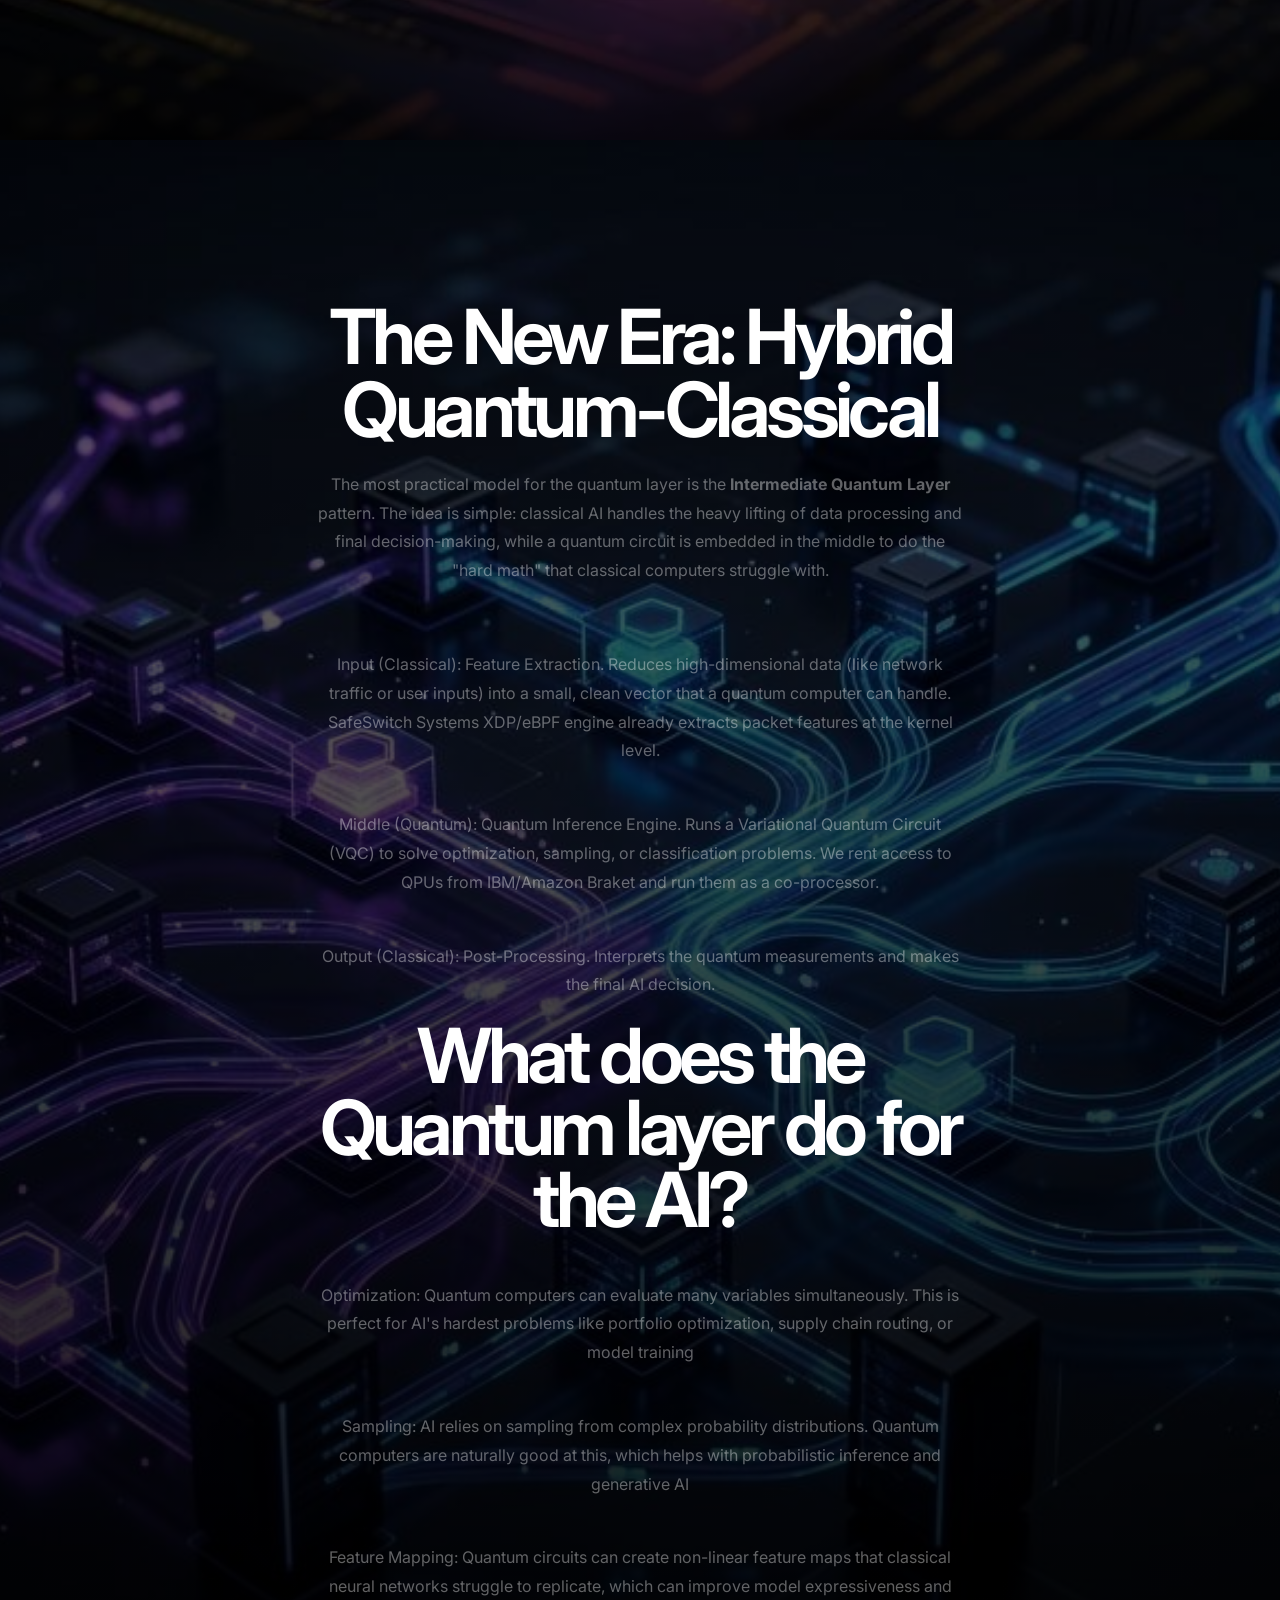
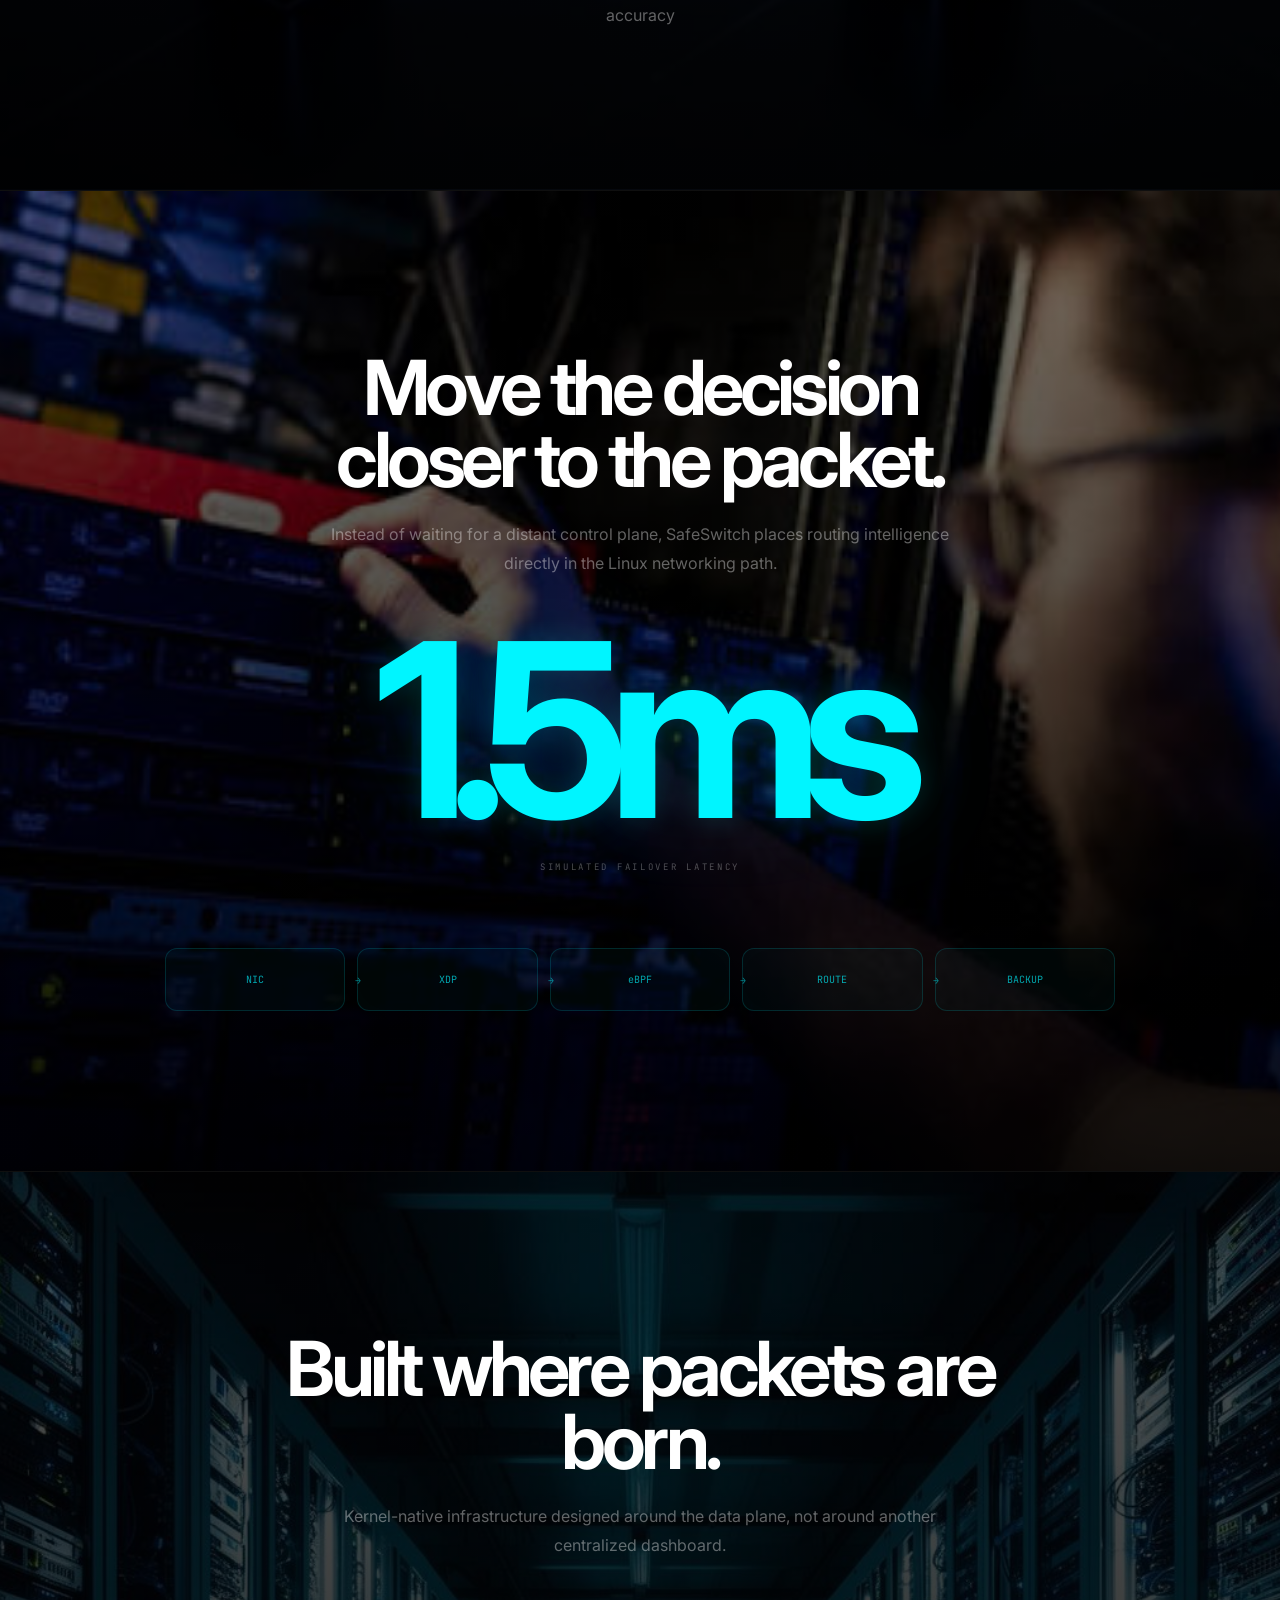
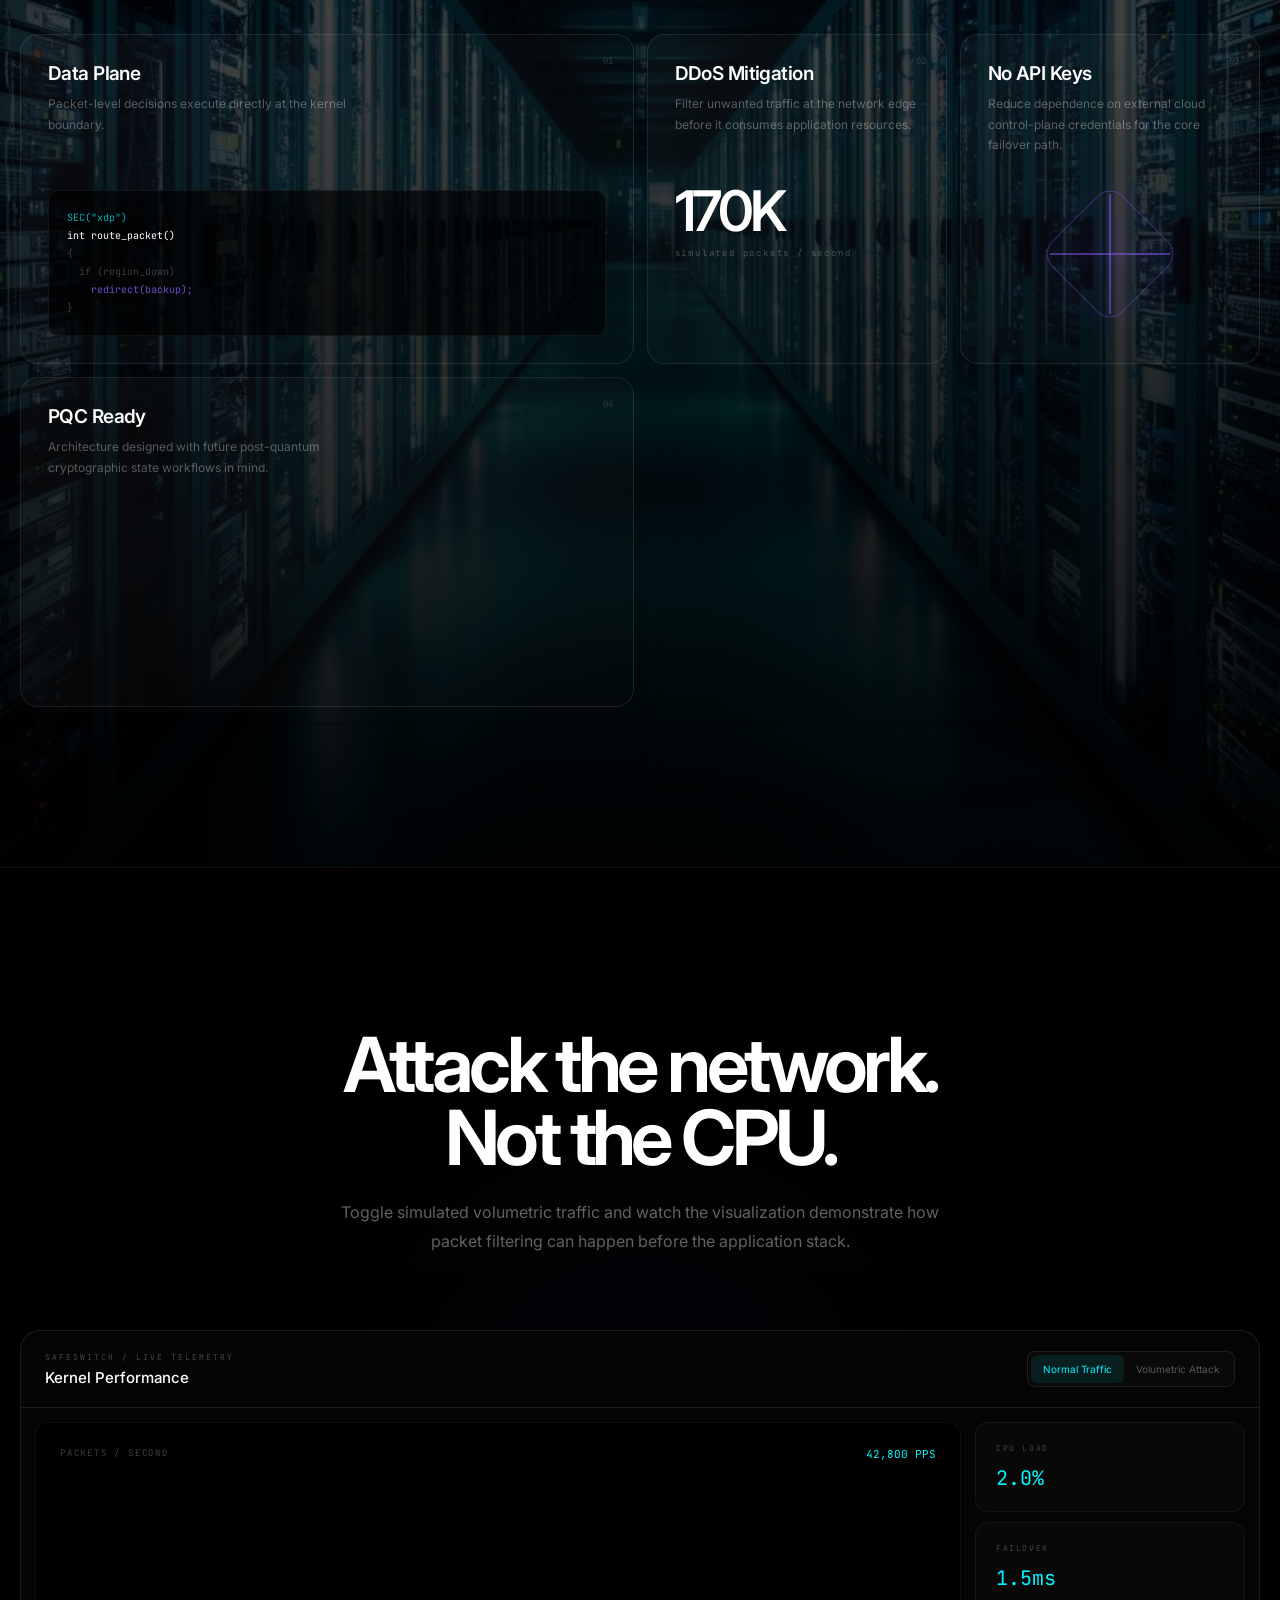
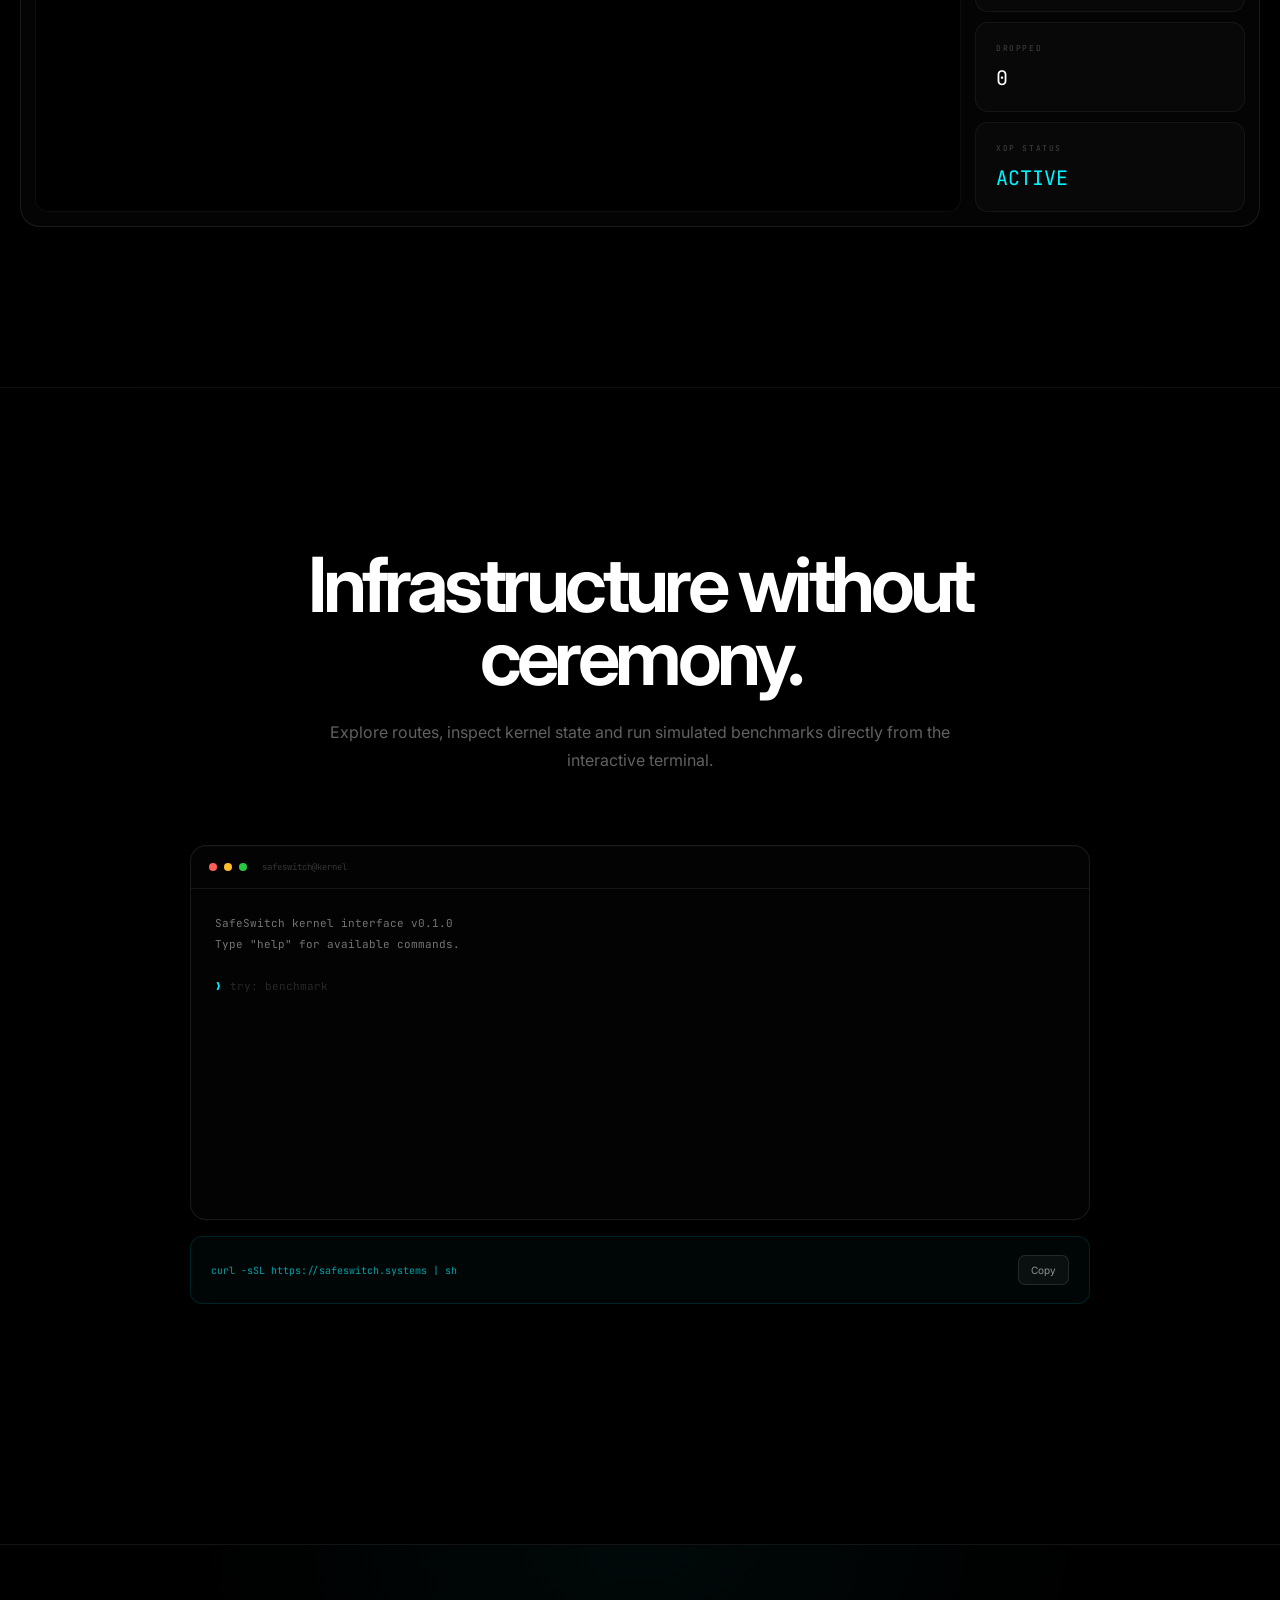
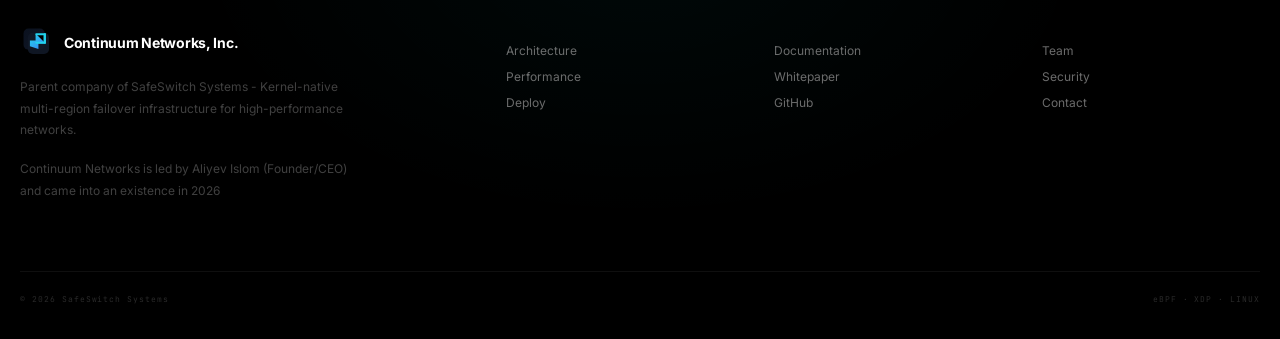
==== commit 2d16a873: "logo added" ====
--- a/index.html
+++ b/index.html
@@ -4,6 +4,7 @@
   <meta charset="UTF-8" />
   <meta name="viewport" content="width=device-width, initial-scale=1.0" />
   <meta name="theme-color" content="#000000" />
+  <link rel="icon" type="image/svg+xml" href="./assets/pics/logo.jfif" />
 
   <title>SafeSwitch — Kernel-Speed Multi-Region Failover</title>
 
@@ -179,14 +180,10 @@
       letter-spacing: -.02em;
     }
 
-    .brand-dot {
-      width: 9px;
-      height: 9px;
-      border-radius: 50%;
-      background: var(--cyan);
-      box-shadow:
-        0 0 10px var(--cyan),
-        0 0 25px rgba(0,245,255,.7);
+    .brand-mark {
+      width: 34px;
+      height: 34px;
+      flex: 0 0 auto;
     }
 
     .nav-links {
@@ -1909,8 +1906,8 @@
   <nav class="nav" id="navbar">
 
     <a href="#" class="brand">
-
-      SafeSwitch Systems
+      <img class="brand-mark" src="./assets/pics/logo.jfif" alt="" aria-hidden="true" />
+      <span>SafeSwitch Systems</span>
     </a>
 
     <div class="nav-links">
@@ -3134,11 +3131,8 @@
         <div class="footer-brand">
 
           <a href="#" class="brand">
-
-
-
-            Continuum Networks, Inc.
-
+            <img class="brand-mark" src="./assets/pics/logo.svg" alt="" aria-hidden="true" />
+            <span>Continuum Networks, Inc.</span>
           </a>
 
           <p>
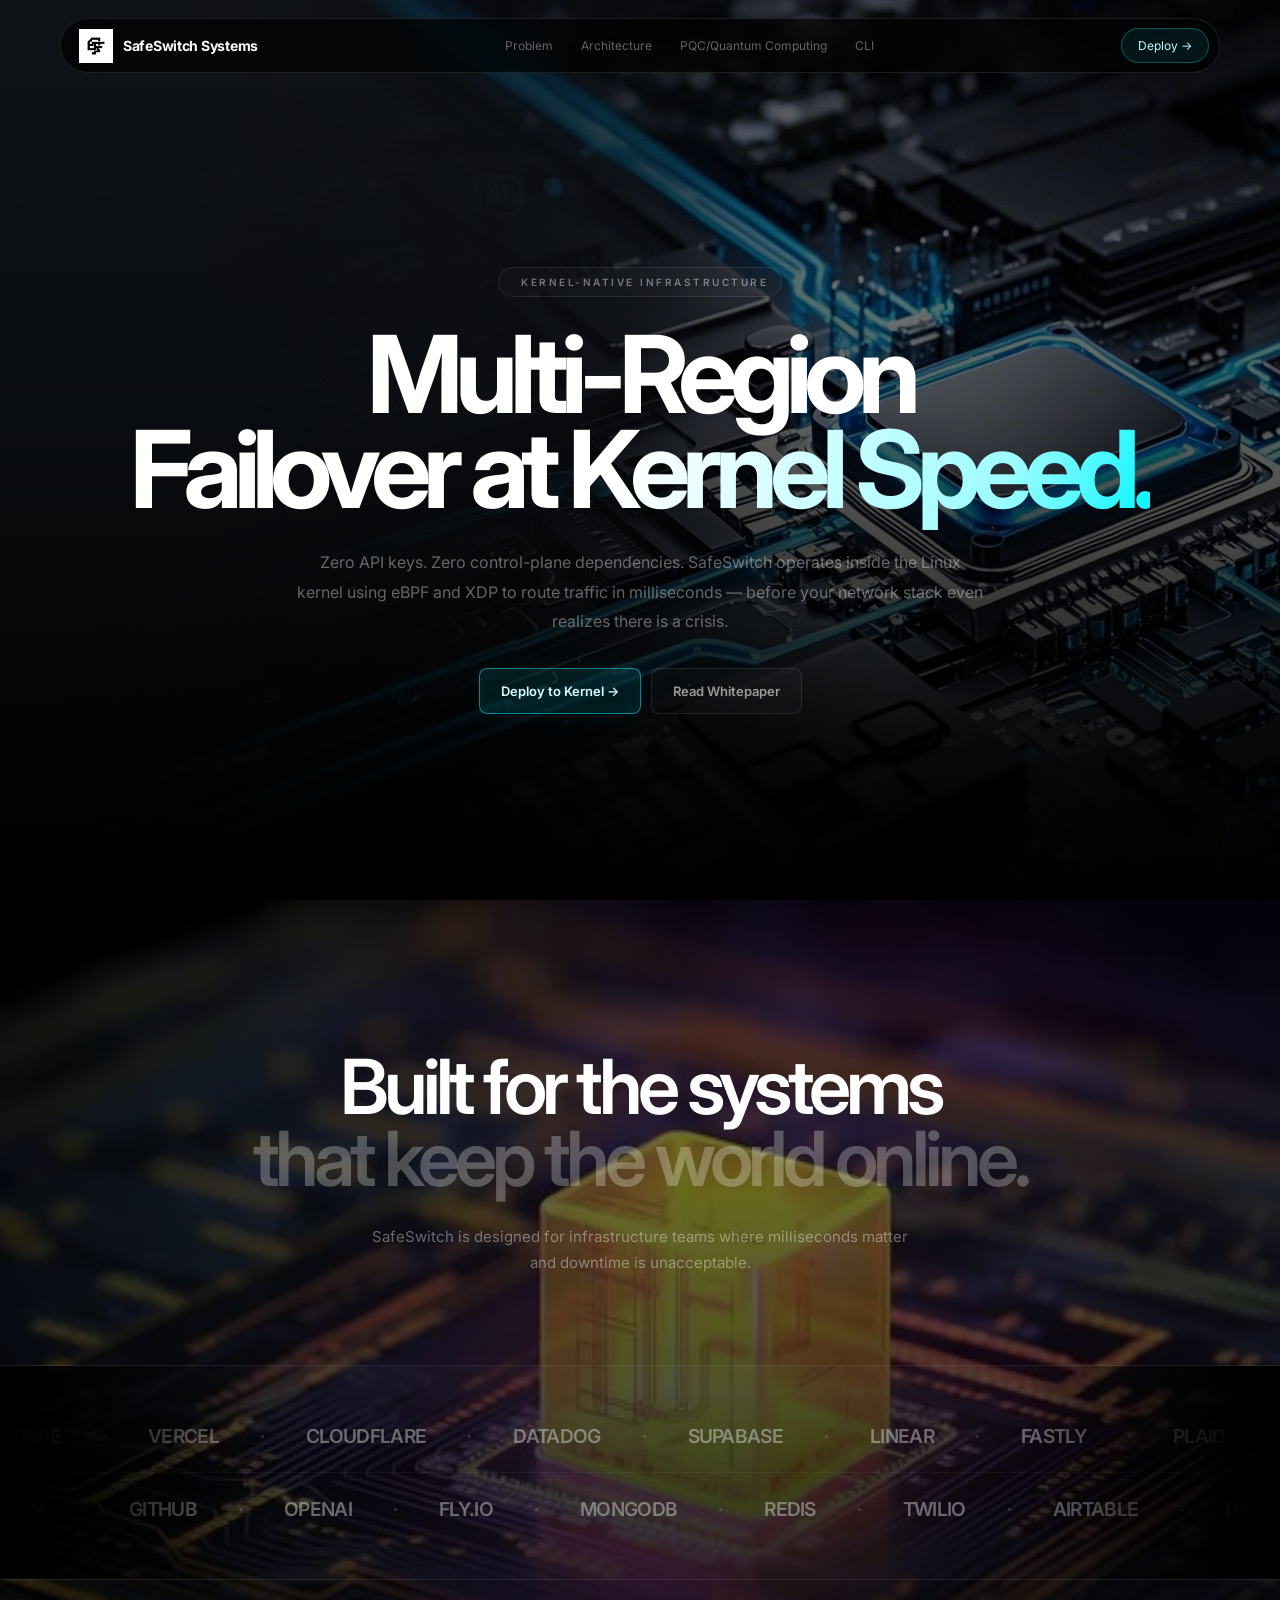
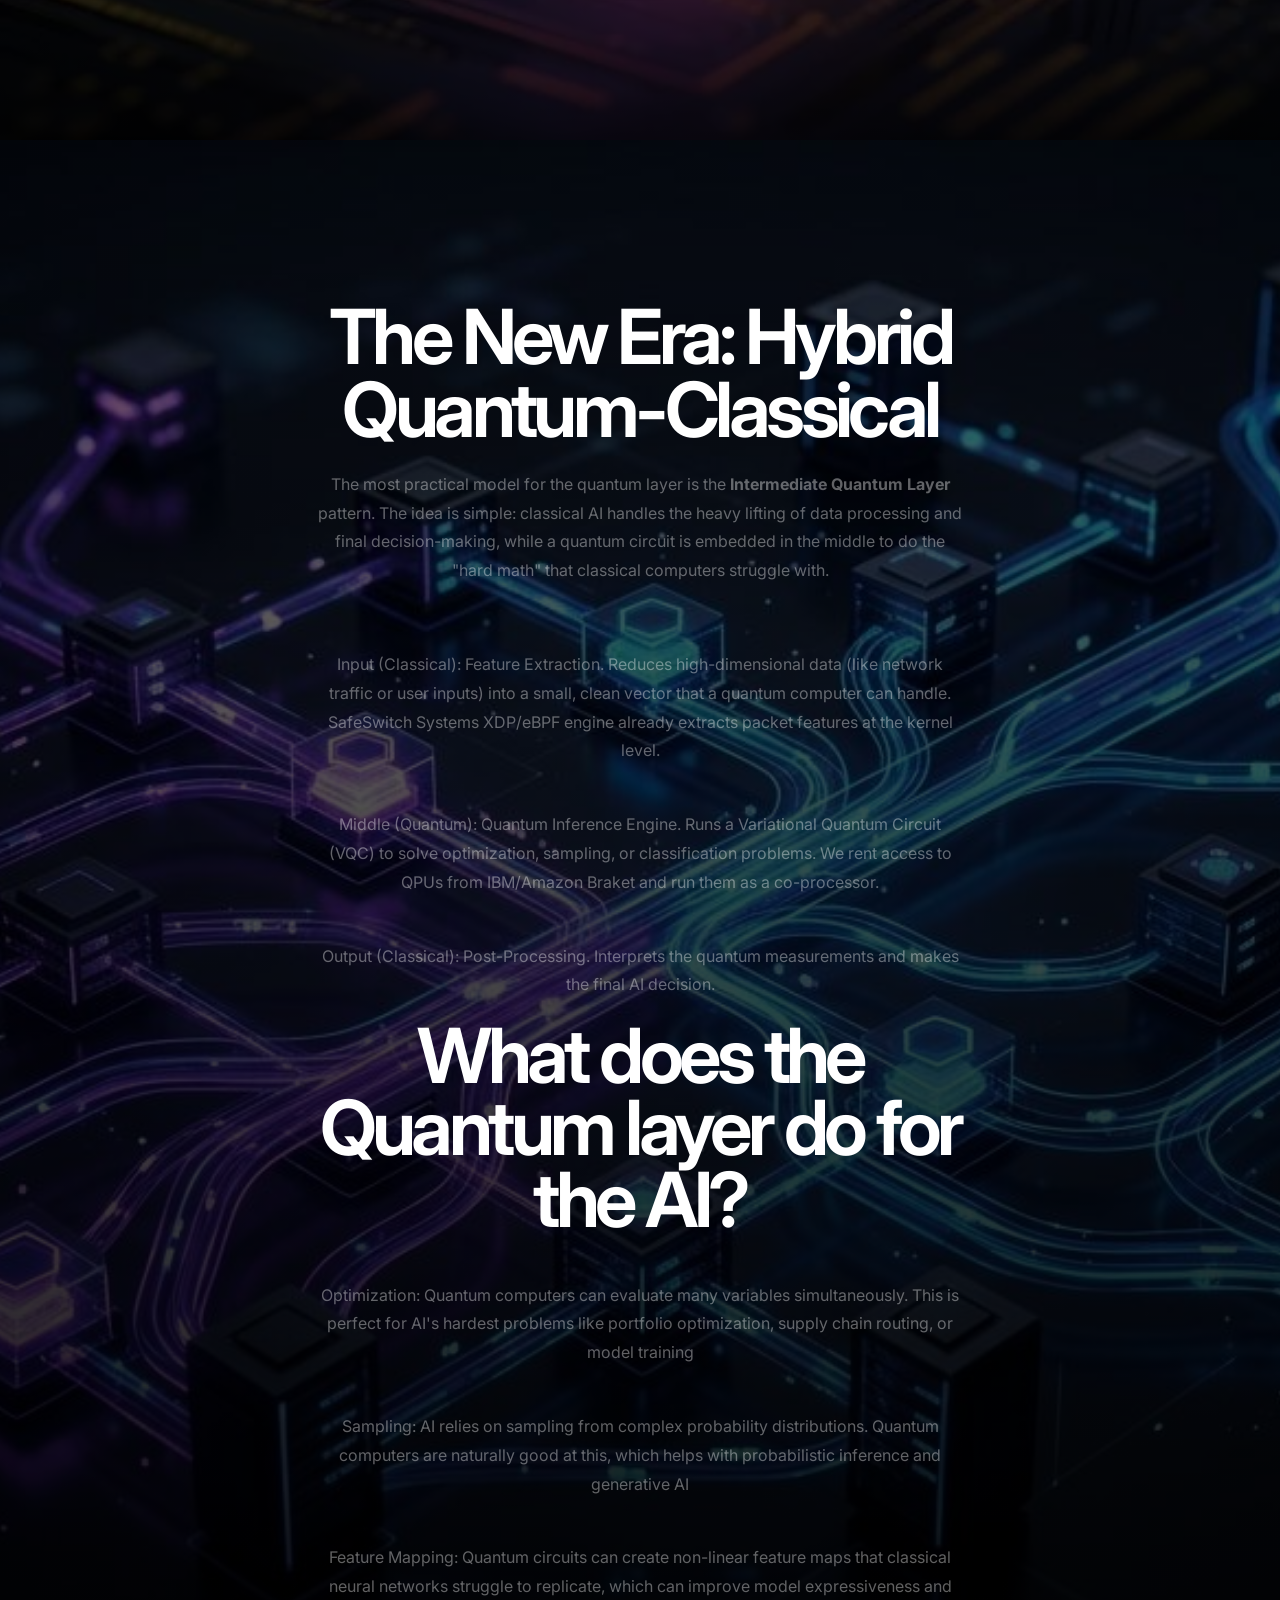
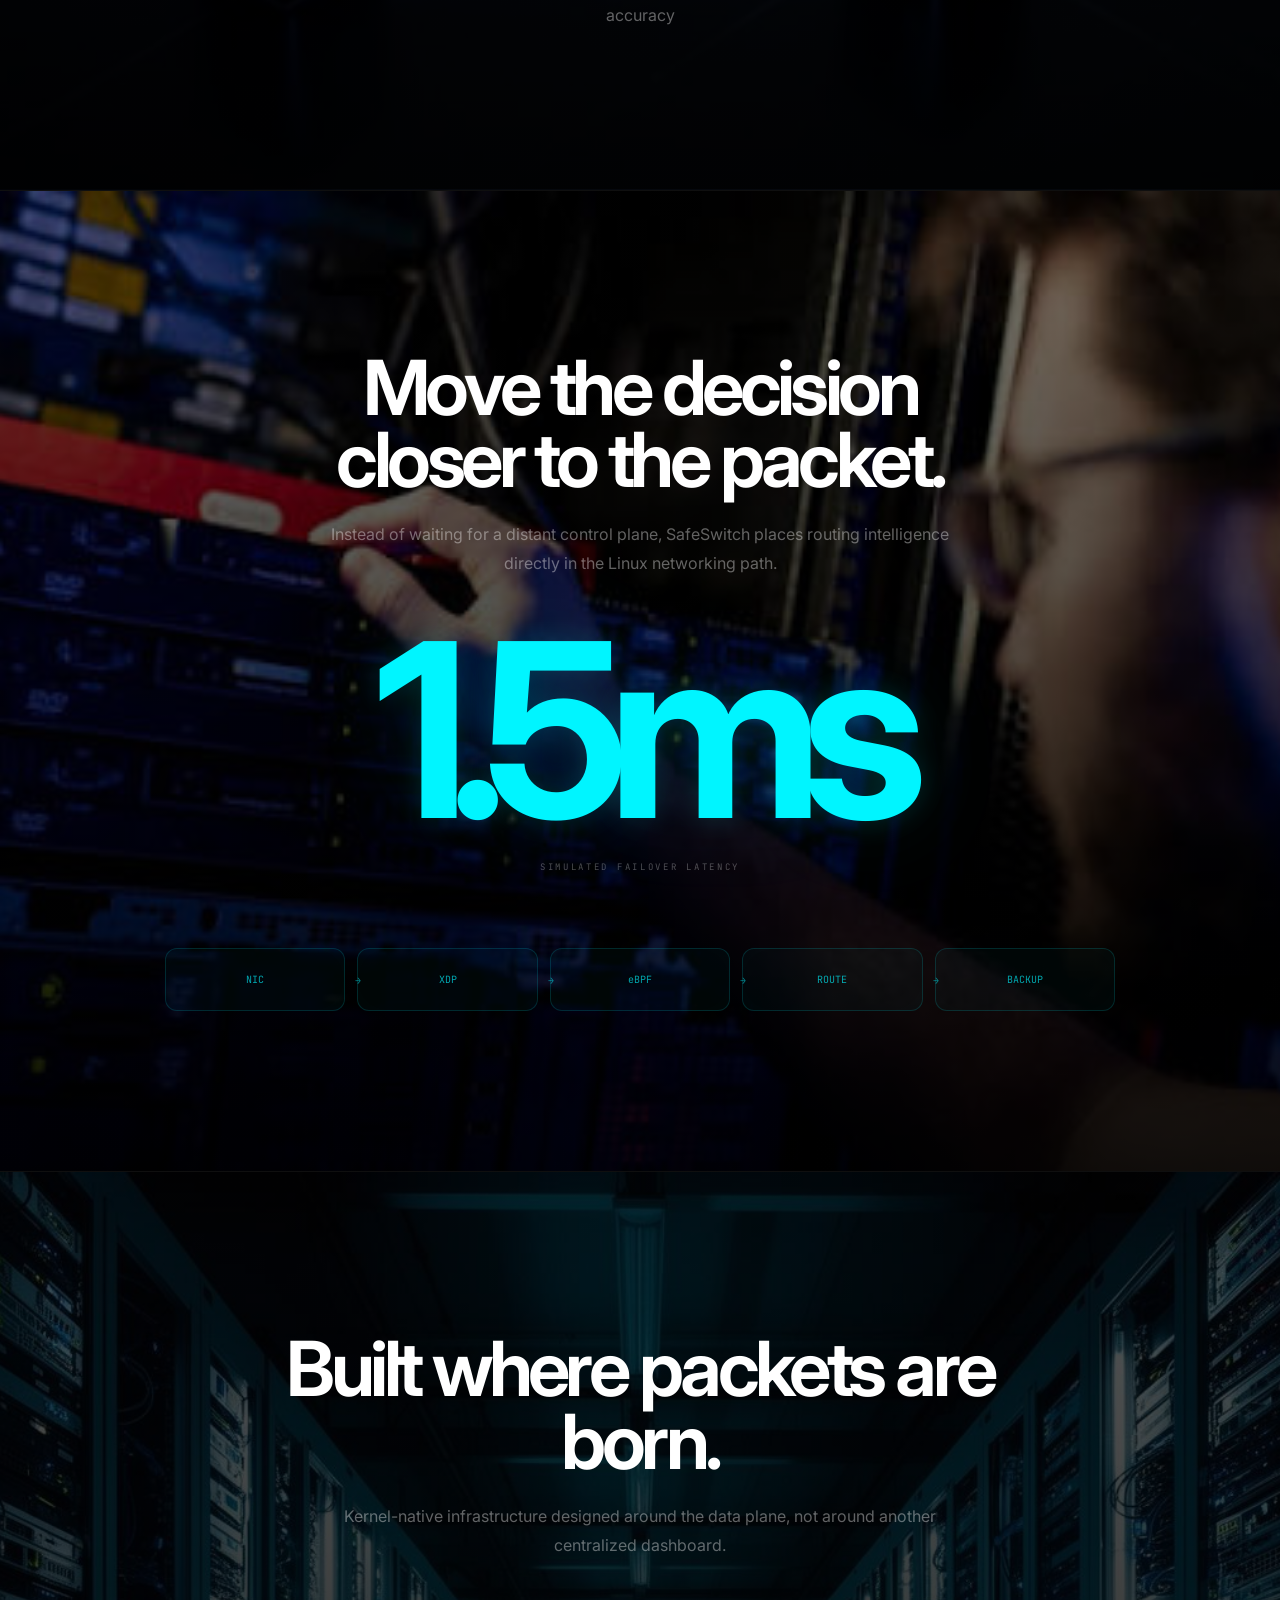
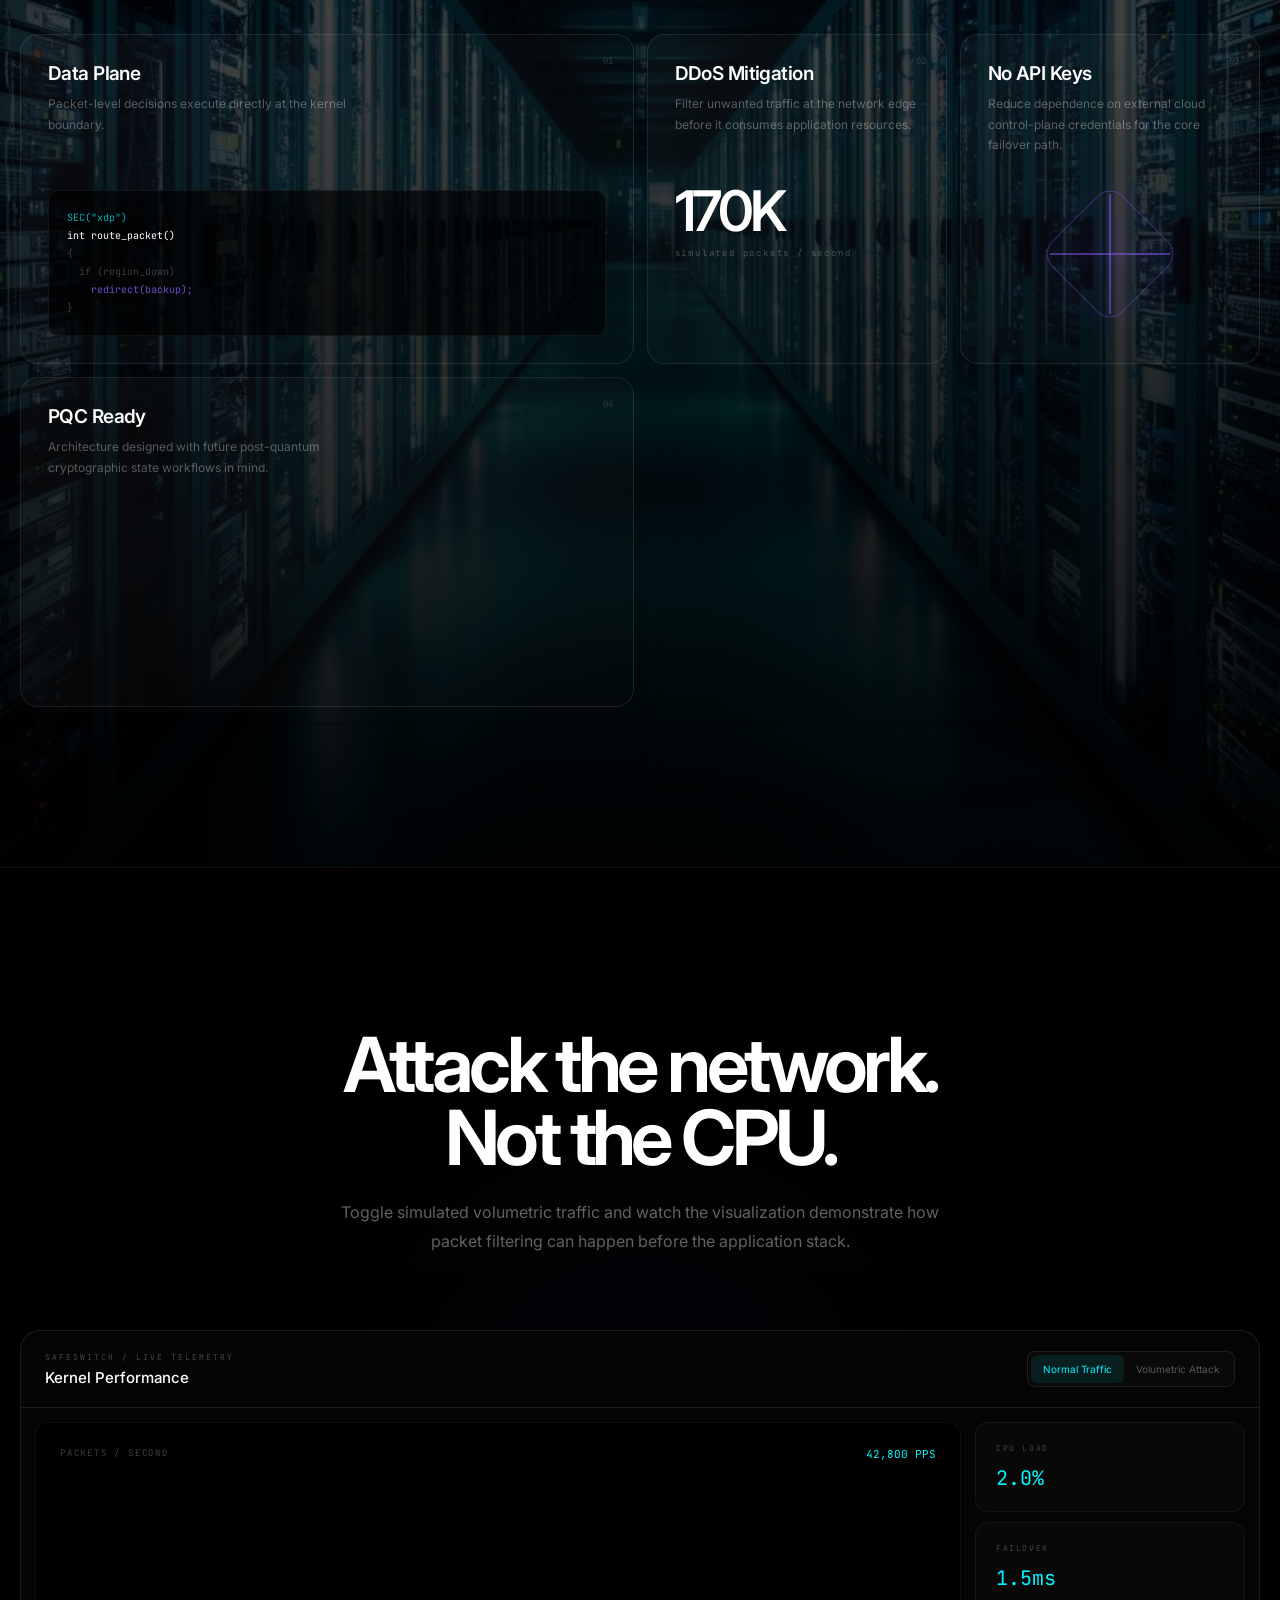
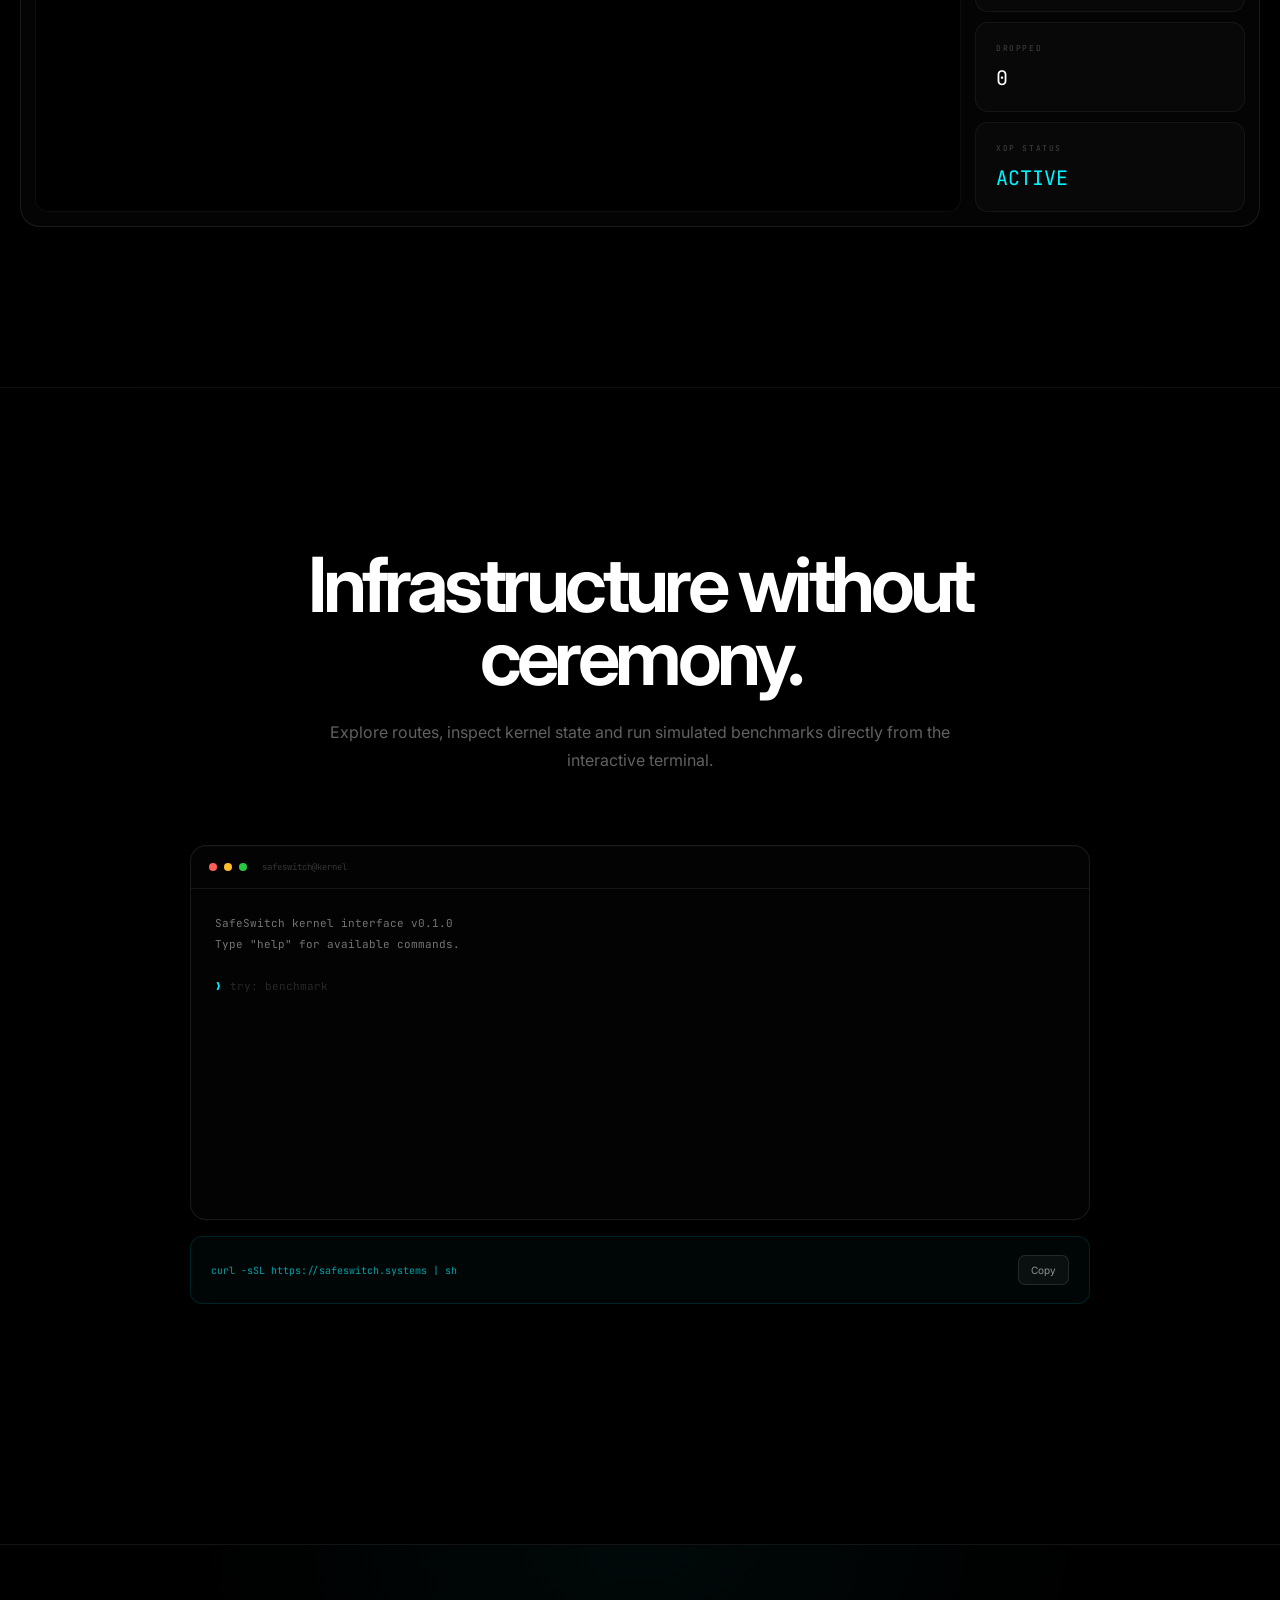
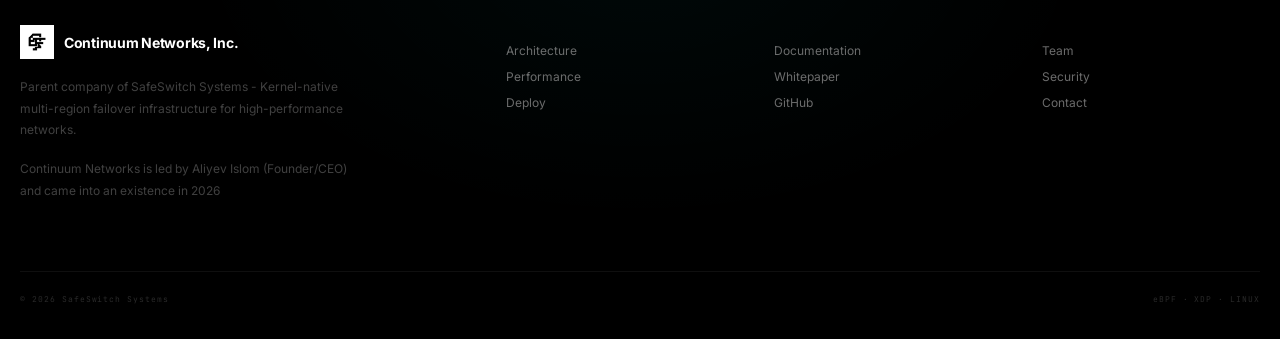
==== commit 5d90280b: "new changes" ====
--- a/index.html
+++ b/index.html
@@ -3131,7 +3131,7 @@
         <div class="footer-brand">
 
           <a href="#" class="brand">
-            <img class="brand-mark" src="./assets/pics/logo.svg" alt="" aria-hidden="true" />
+            <img class="brand-mark" src="./assets/pics/logo.jfif" alt="" aria-hidden="true" />
             <span>Continuum Networks, Inc.</span>
           </a>
 
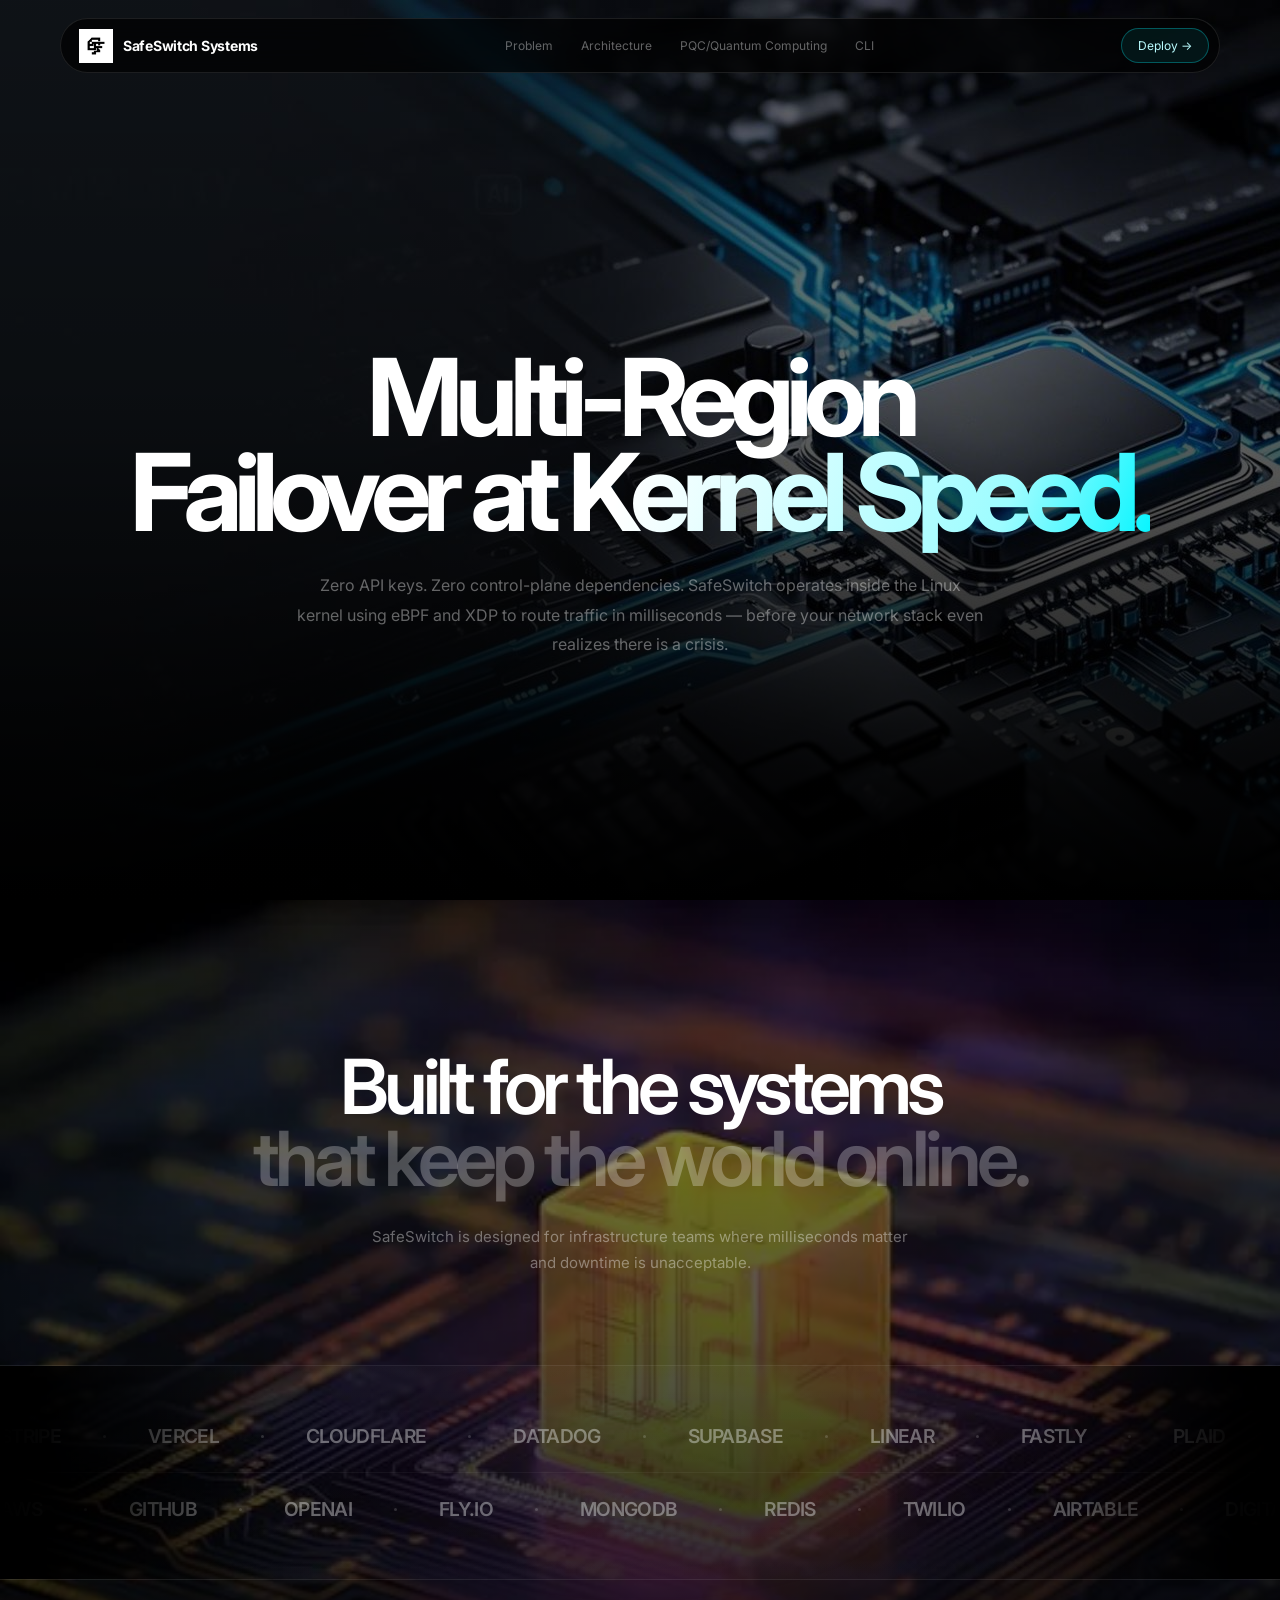
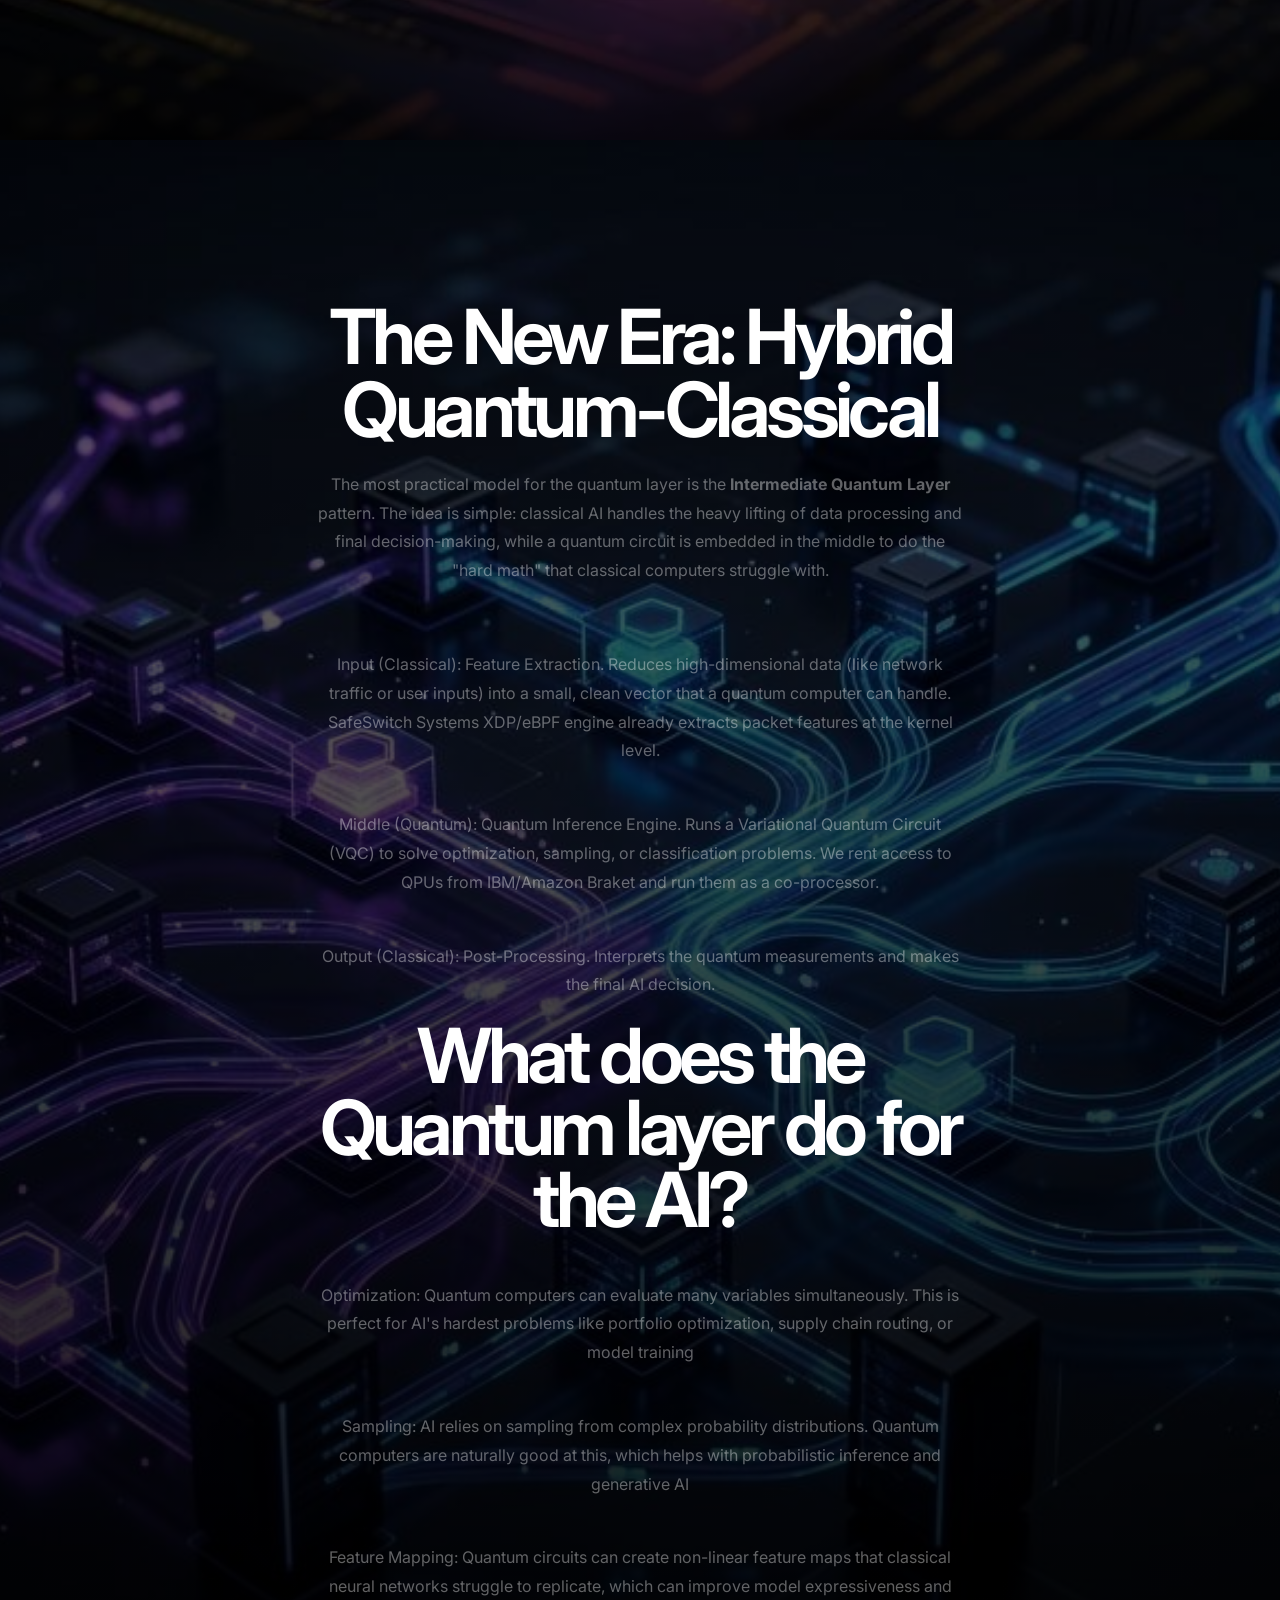
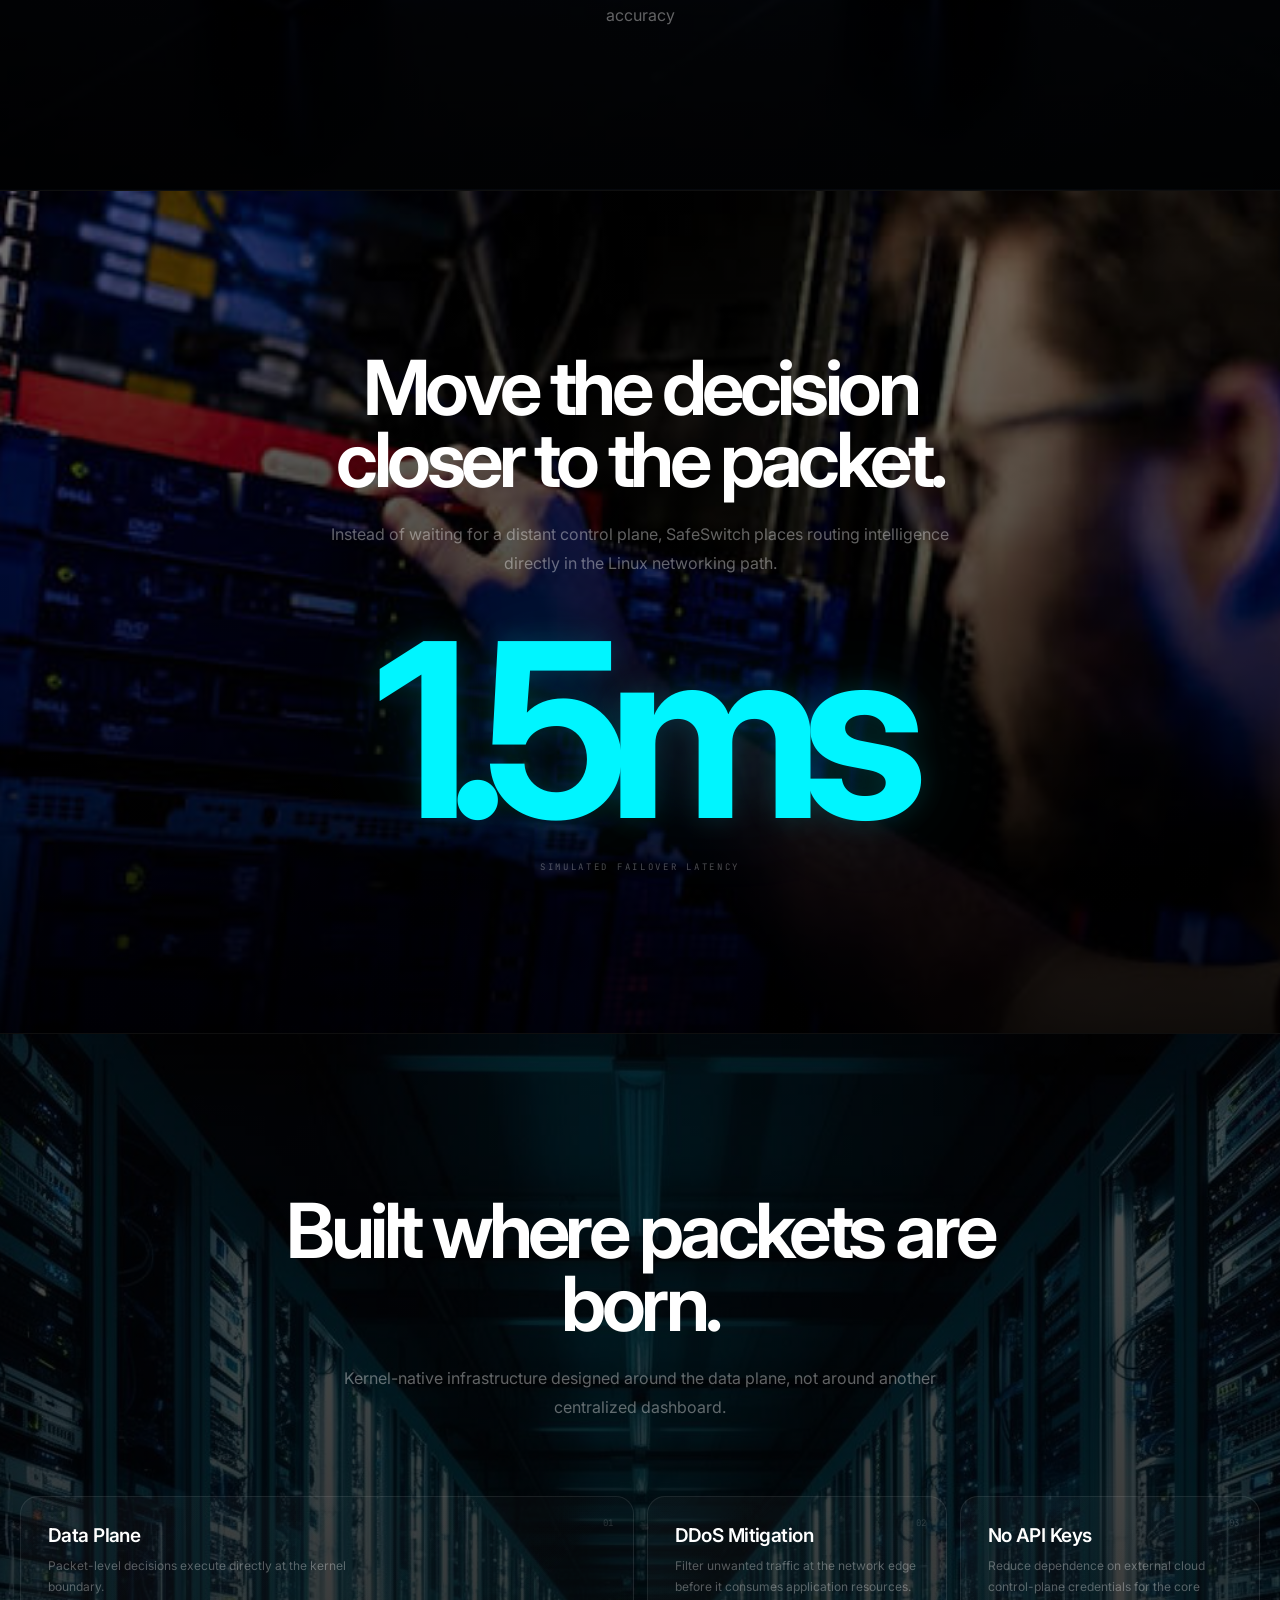
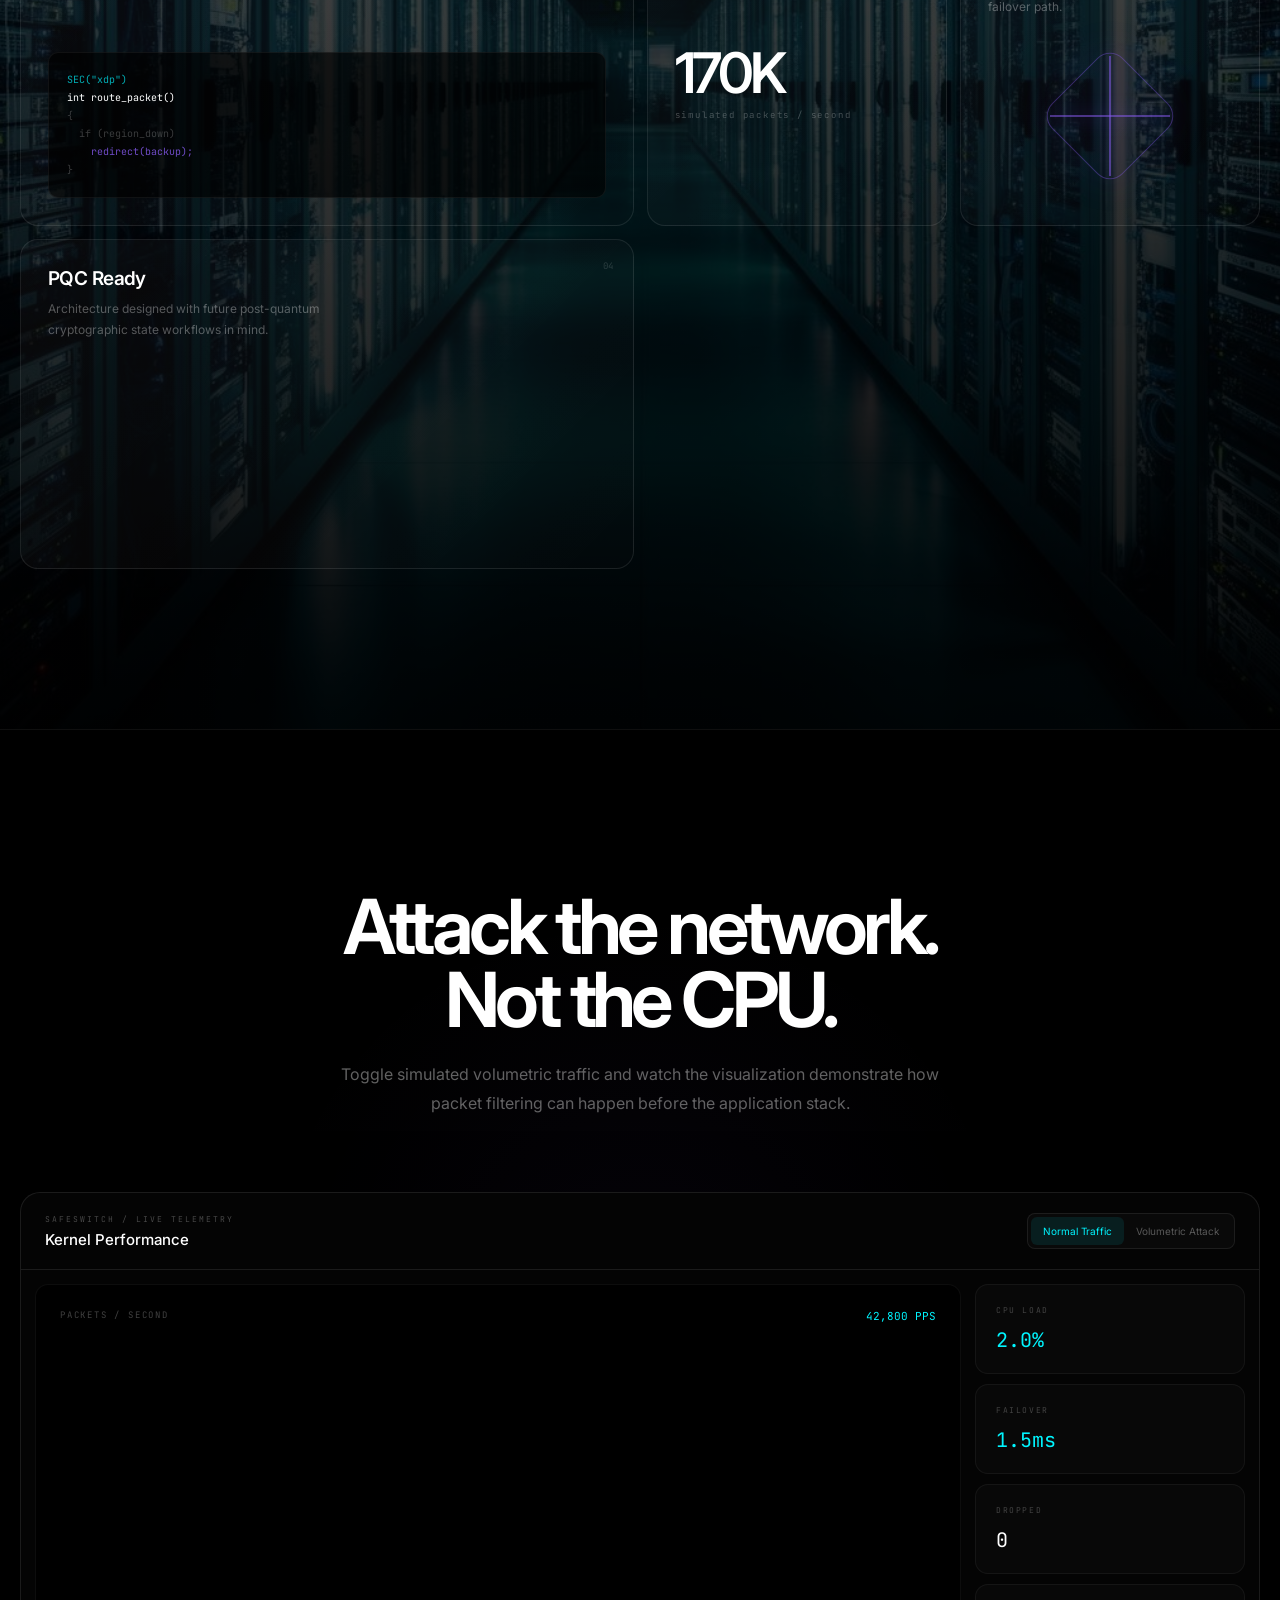
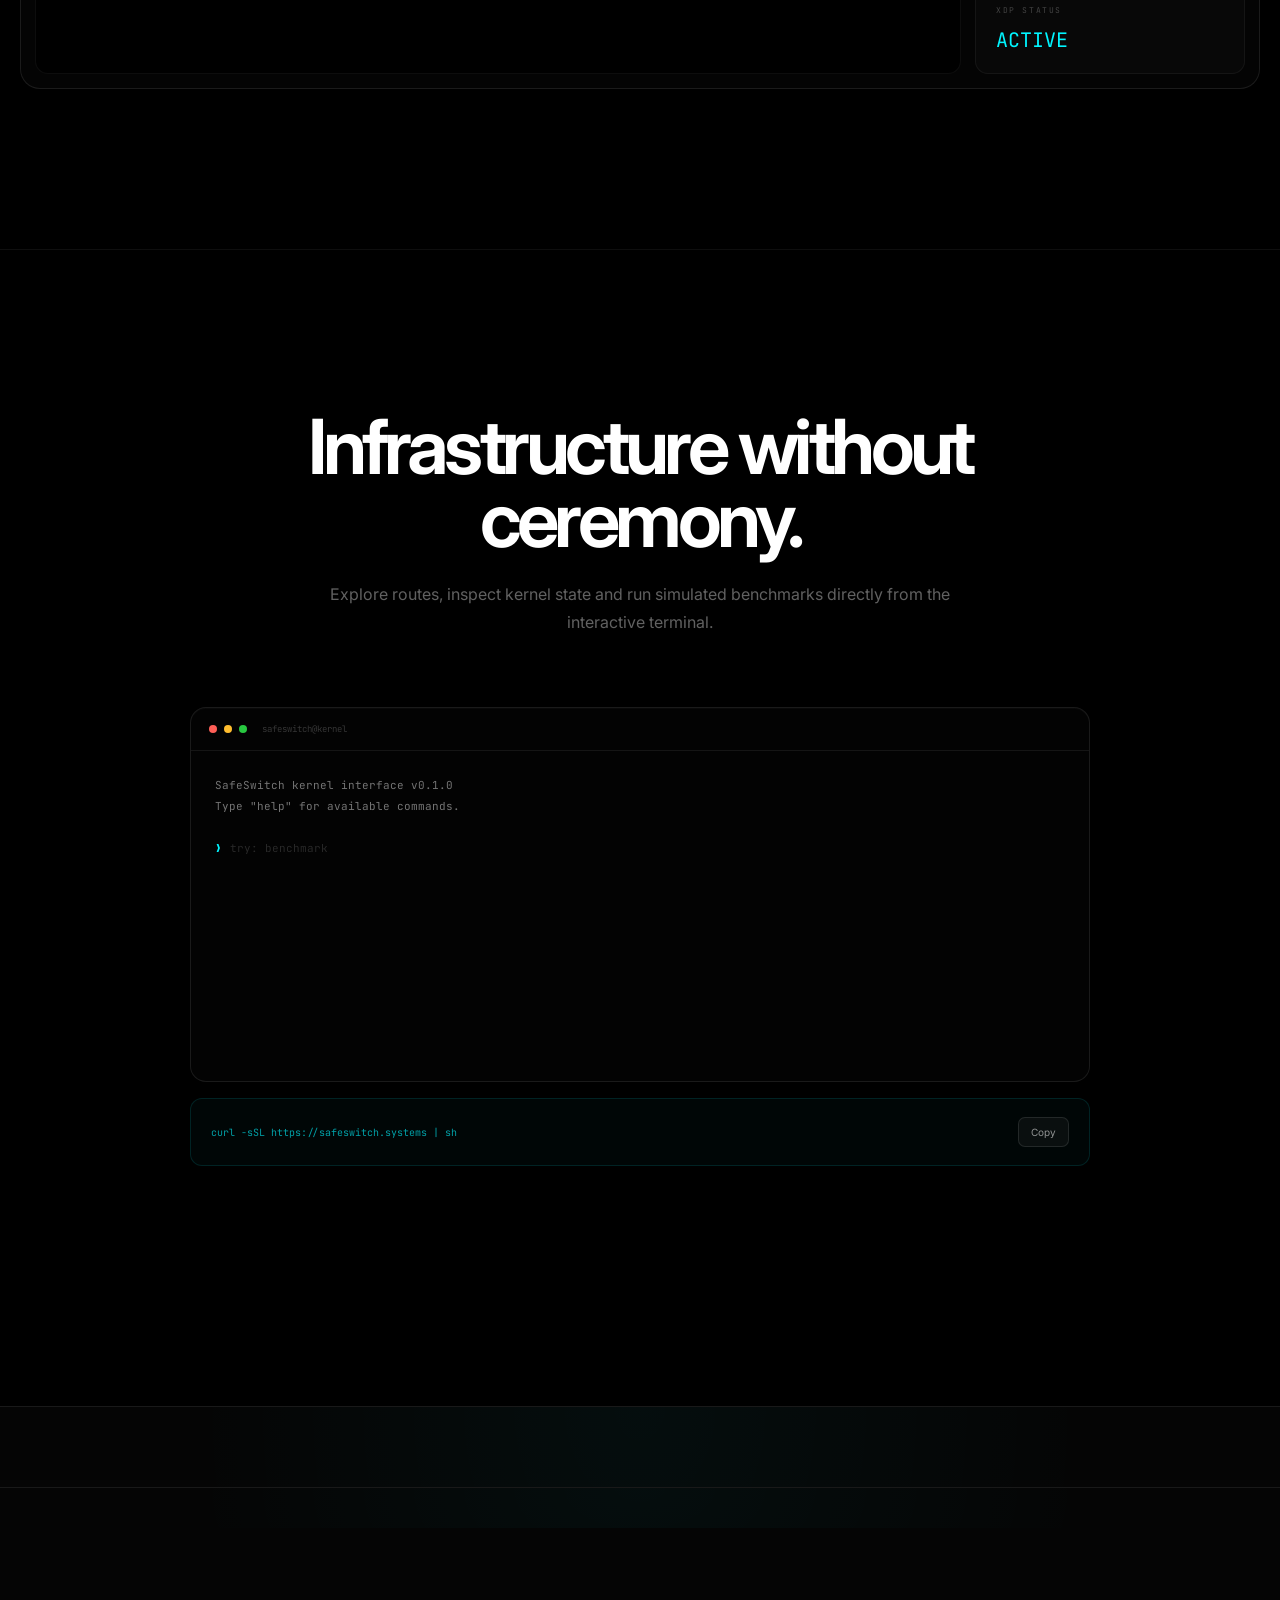
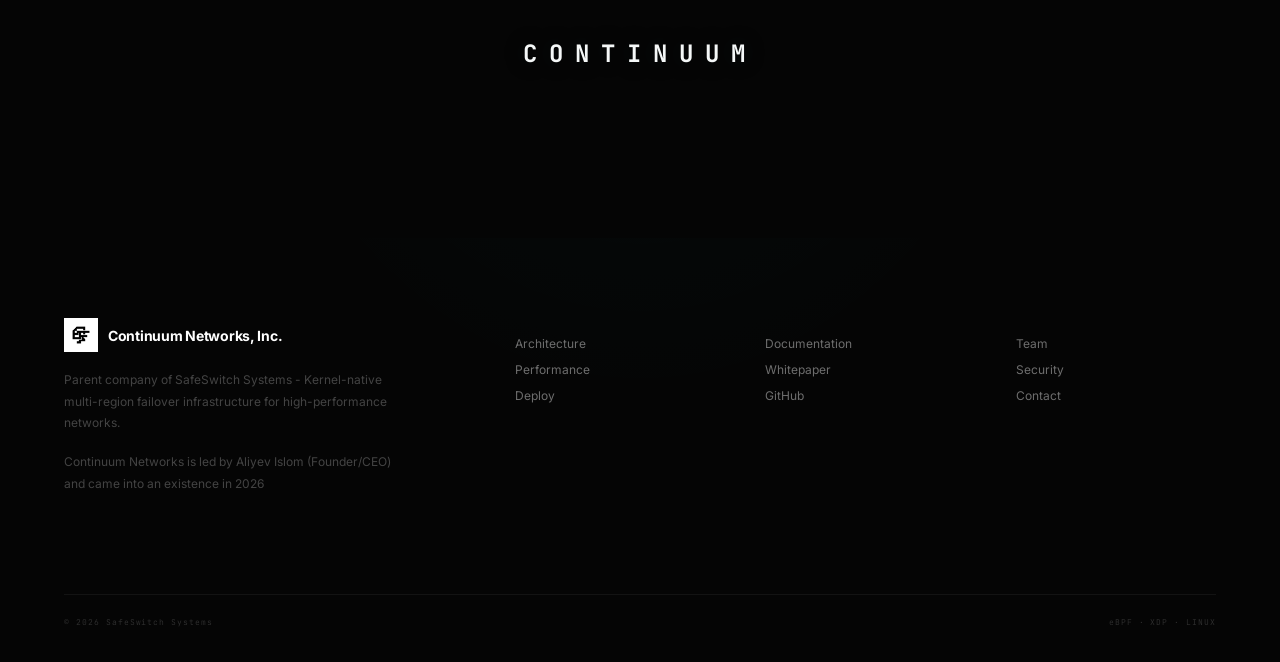
==== commit 7ddeeff1: "footer video added" ====
--- a/index.html
+++ b/index.html
@@ -1589,146 +1589,135 @@
        FOOTER
     ========================================================= */
 
-    footer {
-      position: relative;
-
-      margin-top: 80px;
-
-      border-top: 1px solid rgba(255,255,255,.08);
-
-      background:
-        radial-gradient(
-          ellipse at 50% 0%,
-          rgba(0,245,255,.035),
-          transparent 50%
-        );
-    }
-
-    .footer-inner {
-      padding: 80px 0 35px;
-    }
-
-    .footer-grid {
-      display: grid;
-      grid-template-columns: 2fr repeat(3, 1fr);
-      gap: 50px;
-    }
-
-    .footer-brand p {
-      max-width: 330px;
-
-      margin-top: 17px;
-
-      color: rgba(255,255,255,.25);
-
-      font-size: 12px;
-      line-height: 1.8;
-    }
-
-    .footer-heading {
-      color: rgba(255,255,255,.22);
-
-      font-family: "JetBrains Mono", monospace;
-      font-size: 9px;
-      letter-spacing: .22em;
-      text-transform: uppercase;
-    }
-
-    .footer-links {
-      display: grid;
-      gap: 11px;
-
-      margin-top: 18px;
-    }
-
-    .footer-links a {
-      color: rgba(255,255,255,.42);
-
-      font-size: 12px;
-
-      transition: color .2s ease;
-    }
-
-    .footer-links a:hover {
-      color: white;
-    }
-
-    .footer-bottom {
-      display: flex;
-      justify-content: space-between;
-
-      margin-top: 70px;
-      padding-top: 22px;
-
-      border-top: 1px solid rgba(255,255,255,.06);
-
-      color: rgba(255,255,255,.16);
-
-      font-family: "JetBrains Mono", monospace;
-      font-size: 8px;
-      letter-spacing: .12em;
-    }
-
-    /* =========================================================
-       REVEAL ANIMATIONS
-    ========================================================= */
-
-    .reveal {
-      opacity: 0;
-      transform: translateY(35px);
-
-      transition:
-        opacity 1s var(--ease),
-        transform 1s var(--ease);
-    }
-
-    .reveal.visible {
-      opacity: 1;
-      transform: translateY(0);
-    }
-
-    @keyframes fadeUp {
-      from {
-        opacity: 0;
-        transform: translateY(25px);
-      }
-
-      to {
-        opacity: 1;
-        transform: translateY(0);
-      }
-    }
-
-    /* =========================================================
-       RESPONSIVE
-    ========================================================= */
-
-    @media (max-width: 900px) {
-      .nav-links {
-        display: none;
-      }
-
-      .mobile-menu {
-        display: block;
-      }
-
-      .bento {
-        grid-template-columns: repeat(2, 1fr);
-      }
-
-      .card:nth-child(1),
-      .card:nth-child(4) {
-        grid-column: span 2;
-      }
-
-      .dashboard-body {
-        grid-template-columns: 1fr;
-      }
-
-      .footer-grid {
-        grid-template-columns: 1fr 1fr;
-      }
-    }
+ footer {
+  position: relative;
+  margin-top: 80px;
+  border-top: 1px solid rgba(255,255,255,.08);
+  /* The original gradient combined with a solid dark base */
+  background: 
+    radial-gradient(ellipse at 50% 0%, rgba(0,245,255,.035), transparent 50%),
+    #050505;
+  overflow: hidden; /* Crucial to keep the absolute video container clipped */
+}
+
+/* 1. NEW BACKGROUND VIDEO LAYER */
+.footer-video {
+  position: absolute;
+  top: 0;
+  left: 0;
+  width: 100%;
+  height: 100%;
+  object-fit: cover;
+  opacity: 0.12; /* Keeps the video subtle and premium */
+  pointer-events: none;
+  z-index: 1;
+}
+
+/* 2. UPDATED INNER LAYER */
+.footer-inner {
+  position: relative;
+  z-index: 2; /* Keeps all text layers above the background video */
+  max-width: 1200px; /* Aligns with your max layout constraints */
+  margin: 0 auto;
+  padding: 80px 24px 35px; /* Added left/right padding to protect content on shrink */
+  
+  /* Flex grid configuration to separate the center title from your links block */
+  display: flex;
+  flex-direction: column;
+  gap: 60px;
+}
+
+/* 3. NEW CENTERED CONTINUUM HEADING */
+.footer-center-title {
+  text-align: center;
+  width: 100%;
+  margin: 0 auto;
+}
+
+.footer-center-title h1 {
+  font-family: "JetBrains Mono", monospace;
+  font-size: 3.5rem;
+  font-weight: 700;
+  letter-spacing: 0.28em;
+  text-transform: uppercase;
+  color: #ffffff;
+  margin: 0;
+  /* Visual alignment fix to compensate for the trailing letter-spacing */
+  text-indent: 0.28em; 
+}
+
+/* =========================================================
+   YOUR ORIGINAL GRID & LINKS STYLES (Preserved & Sandboxed)
+========================================================= */
+.footer-grid {
+  display: grid;
+  grid-template-columns: 2fr repeat(3, 1fr);
+  gap: 50px;
+  width: 100%;
+}
+
+.footer-brand p {
+  max-width: 330px;
+  margin-top: 17px;
+  color: rgba(255,255,255,.25);
+  font-size: 12px;
+  line-height: 1.8;
+}
+
+.footer-heading {
+  color: rgba(255,255,255,.22);
+  font-family: "JetBrains Mono", monospace;
+  font-size: 9px;
+  letter-spacing: .22em;
+  text-transform: uppercase;
+}
+
+.footer-links {
+  display: grid;
+  gap: 11px;
+  margin-top: 18px;
+}
+
+.footer-links a {
+  color: rgba(255,255,255,.42);
+  font-size: 12px;
+  transition: color .2s ease;
+}
+
+.footer-links a:hover {
+  color: white;
+}
+
+.footer-bottom {
+  display: flex;
+  justify-content: space-between;
+  margin-top: 40px; /* Adjusted down slightly to sit nicely below the grid */
+  padding-top: 22px;
+  border-top: 1px solid rgba(255,255,255,.06);
+  color: rgba(255,255,255,.16);
+  font-family: "JetBrains Mono", monospace;
+  font-size: 8px;
+  letter-spacing: .12em;
+}
+
+/* REVEAL ANIMATIONS */
+.reveal {
+  opacity: 0;
+  transform: translateY(35px);
+  transition: opacity 1s var(--ease), transform 1s var(--ease);
+}
+
+.reveal.visible {
+  opacity: 1;
+  transform: translateY(0);
+}
+
+@keyframes fadeUp {
+  from { opacity: 0; transform: translateY(25px); }
+  to { opacity: 1; transform: translateY(0); }
+}
+
+
 
     @media (max-width: 700px) {
       .container {
@@ -1960,10 +1949,6 @@
   <!-- Foreground content -->
   <div class="container hero-content">
 
-    <div class="eyebrow">
-      <span class=""></span>
-      KERNEL-NATIVE INFRASTRUCTURE
-    </div>
 
     <h1>
       Multi-Region
@@ -1978,15 +1963,7 @@
       even realizes there is a crisis.
     </p>
 
-    <div class="hero-buttons">
-      <a href="#terminal" class="btn btn-primary">
-        Deploy to Kernel →
-      </a>
-
-      <a href="#architecture" class="btn btn-secondary">
-        Read Whitepaper
-      </a>
-    </div>
+
 
   </div>
 
@@ -2668,29 +2645,7 @@
         </div>
 
 
-        <div class="kernel-flow reveal">
-
-          <div class="flow-box">
-            NIC
-          </div>
-
-          <div class="flow-box">
-            XDP
-          </div>
-
-          <div class="flow-box">
-            eBPF
-          </div>
-
-          <div class="flow-box">
-            ROUTE
-          </div>
-
-          <div class="flow-box">
-            BACKUP
-          </div>
-
-        </div>
+
 
       </div>
 
@@ -3122,6 +3077,99 @@
   ======================================================== -->
 
   <footer>
+    
+
+    <!-- CONTINUUM FOOTER WITH INTEGRATED BACKGROUND VIDEO -->
+<footer style="
+    position: relative;
+    width: 100%;
+    min-height: 250px;
+    background-color: #050505; /* Matches the dark image background */
+    overflow: hidden;
+    padding: 40px 0;
+    display: flex;
+    flex-direction: column;
+    align-items: center;
+    justify-content: flex-end;
+    box-sizing: border-box;
+">
+    
+    <!-- 1. BACKGROUND VIDEO LAYER -->
+    <video autoplay loop muted playsinline style="
+        position: absolute;
+        top: 0;
+        left: 0;
+        width: 100%;
+        height: 100%;
+        object-fit: cover;
+        opacity: 0.15; /* Subtle terminal glow effect (adjust as needed) */
+        pointer-events: none;
+        z-index: 1;
+    ">
+        <!-- Swap out the source URL with your actual MP4 video path -->
+        <source src="./assets/istockphoto-1456232866-640_adpp_is.mp4" type="video/mp4">
+        <source src="https://mixkit.co" type="video/mp4">
+        
+    </video>
+    <!-- WRAPPER FOOTER CONTAINER -->
+<div style="
+    position: relative;
+    width: 100%;
+    height: 250px; /* Adjust height to fit your background image/video aspect ratio */
+    background-image: url('your-grid-background.png'); /* Paths to your uploaded image */
+    background-size: cover;
+    background-position: center;
+    background-color: #050505;
+    overflow: hidden;
+">
+
+    <!-- PERFECTLY CENTERED TEXT CONTAINER -->
+    <div style="
+        position: absolute;
+        top: 50%;
+        left: 50%;
+        transform: translate(-50%, -50%);
+        text-align: center;
+        width: 100%;
+        max-width: 90%;
+        z-index: 10;
+        pointer-events: none; /* Prevents text selection blocking background actions */
+    ">
+        
+        <!-- OPTION A: Clean HTML Typography (Modern Look) -->
+        <h1 style="
+            font-family: 'JetBrains Mono', monospace;
+            font-size: 1.5rem;
+            font-weight: 700;
+            letter-spacing: 12px;
+            color: #f5f8f8;
+            text-shadow: 0 0 20px rgba(15, 33, 34, 0.4); /* Subtle cyberpunk cyan glow */
+            margin: 0;
+            text-transform: uppercase;
+        ">
+            Continuum
+        </h1>
+        
+    </div>
+
+</div>
+
+    <!-- 2. EXISTING TEXT CONTENT & COLUMNS LAYER -->
+    <div style="
+        position: relative;
+        z-index: 2;
+        width: 100%;
+        max-width: 1200px;
+        margin-bottom: 20px;
+        /* Apply your existing CSS layout or flex grid for the text columns here */
+    ">
+        <!-- Your architecture, documentation, and contact columns go inside here -->
+    </div>
+
+    <!-- 3. SOPHISTICATED ASCII TEXT OVERLAY -->
+
+
+</footer>
 
     <div class="container footer-inner">
 
